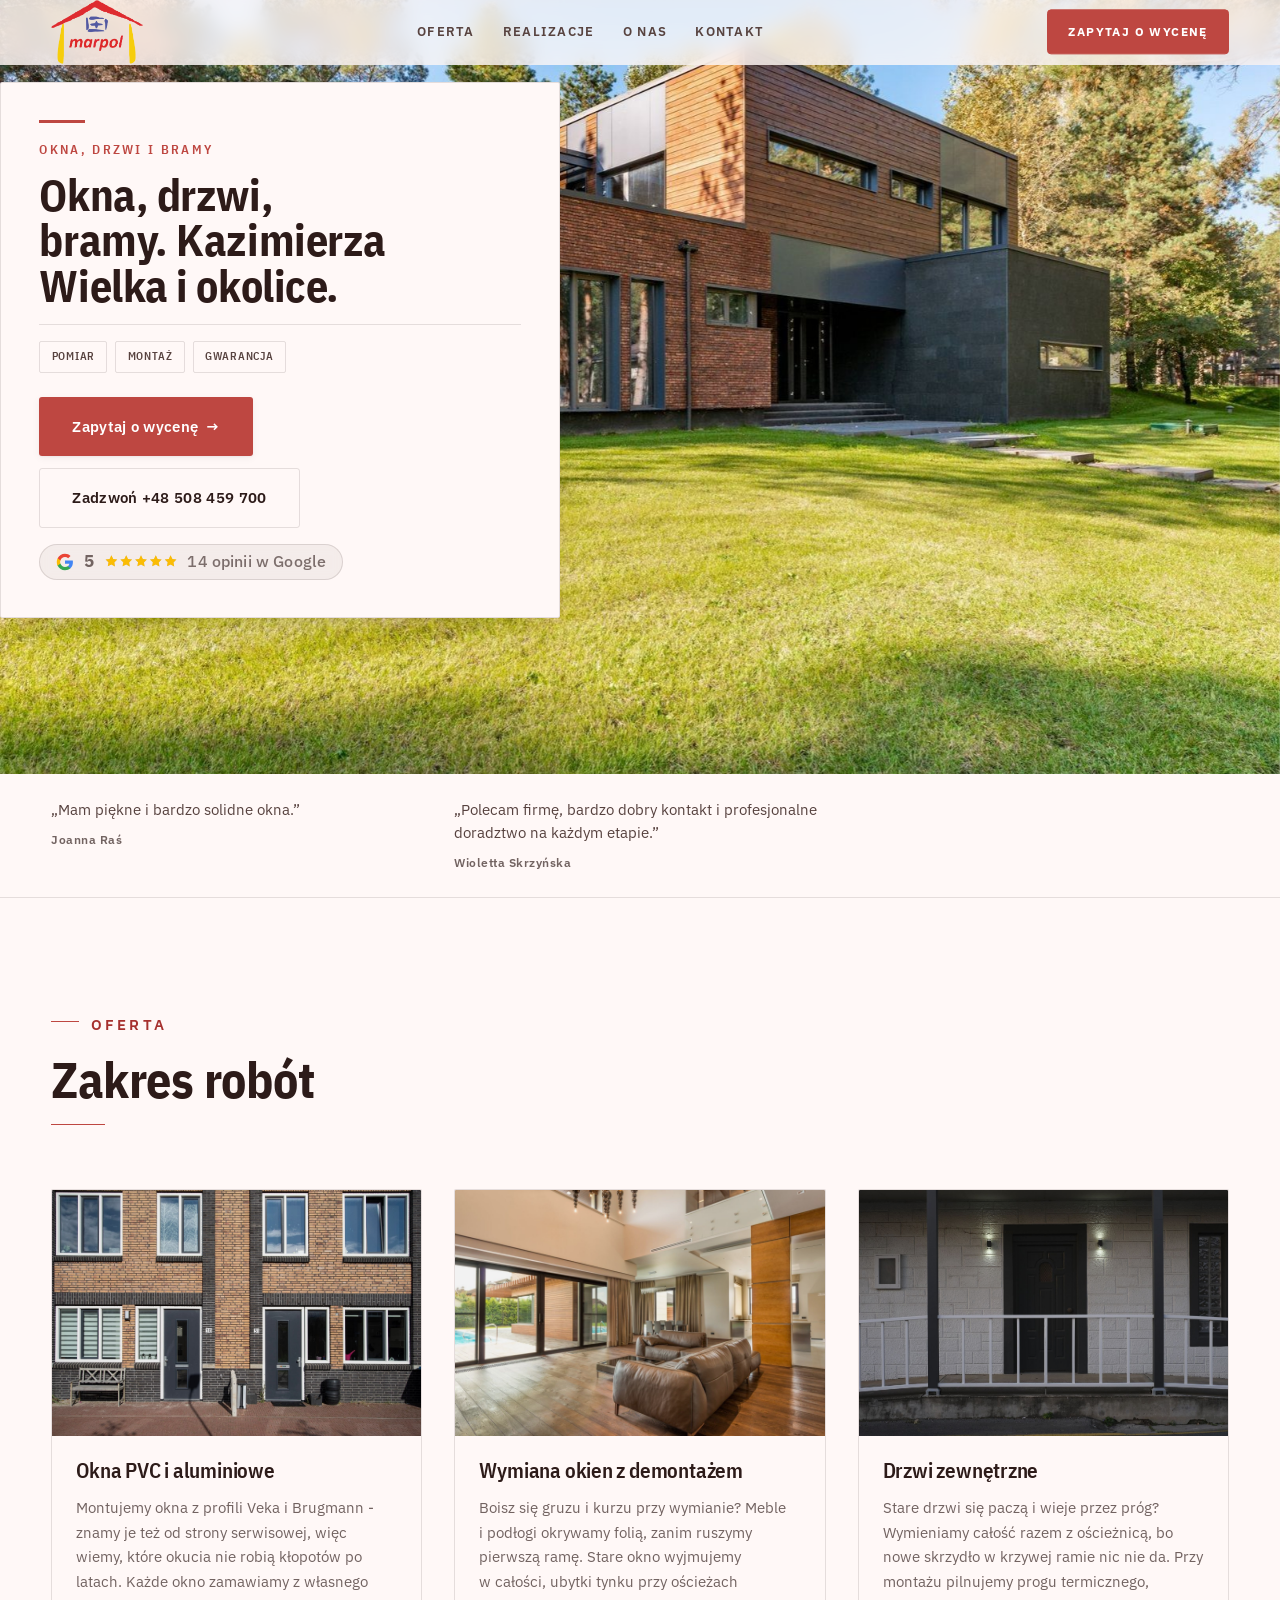
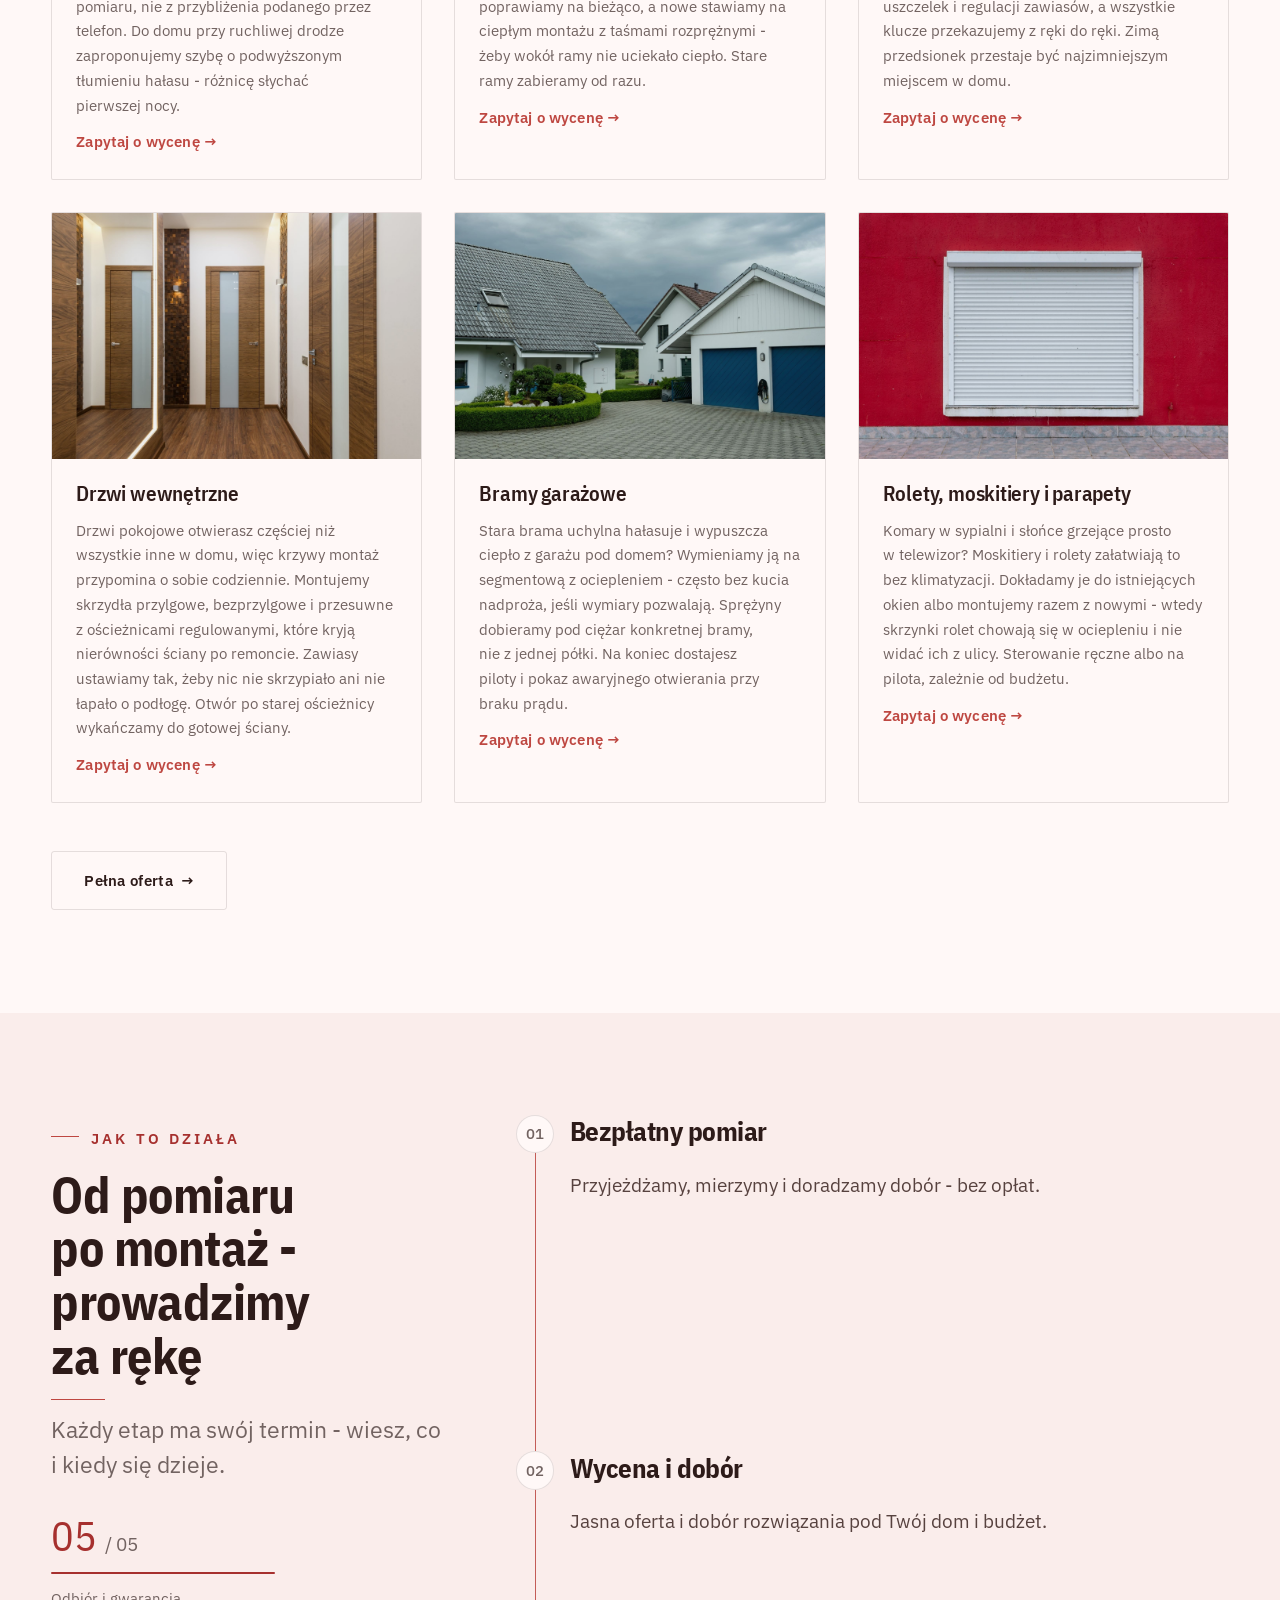
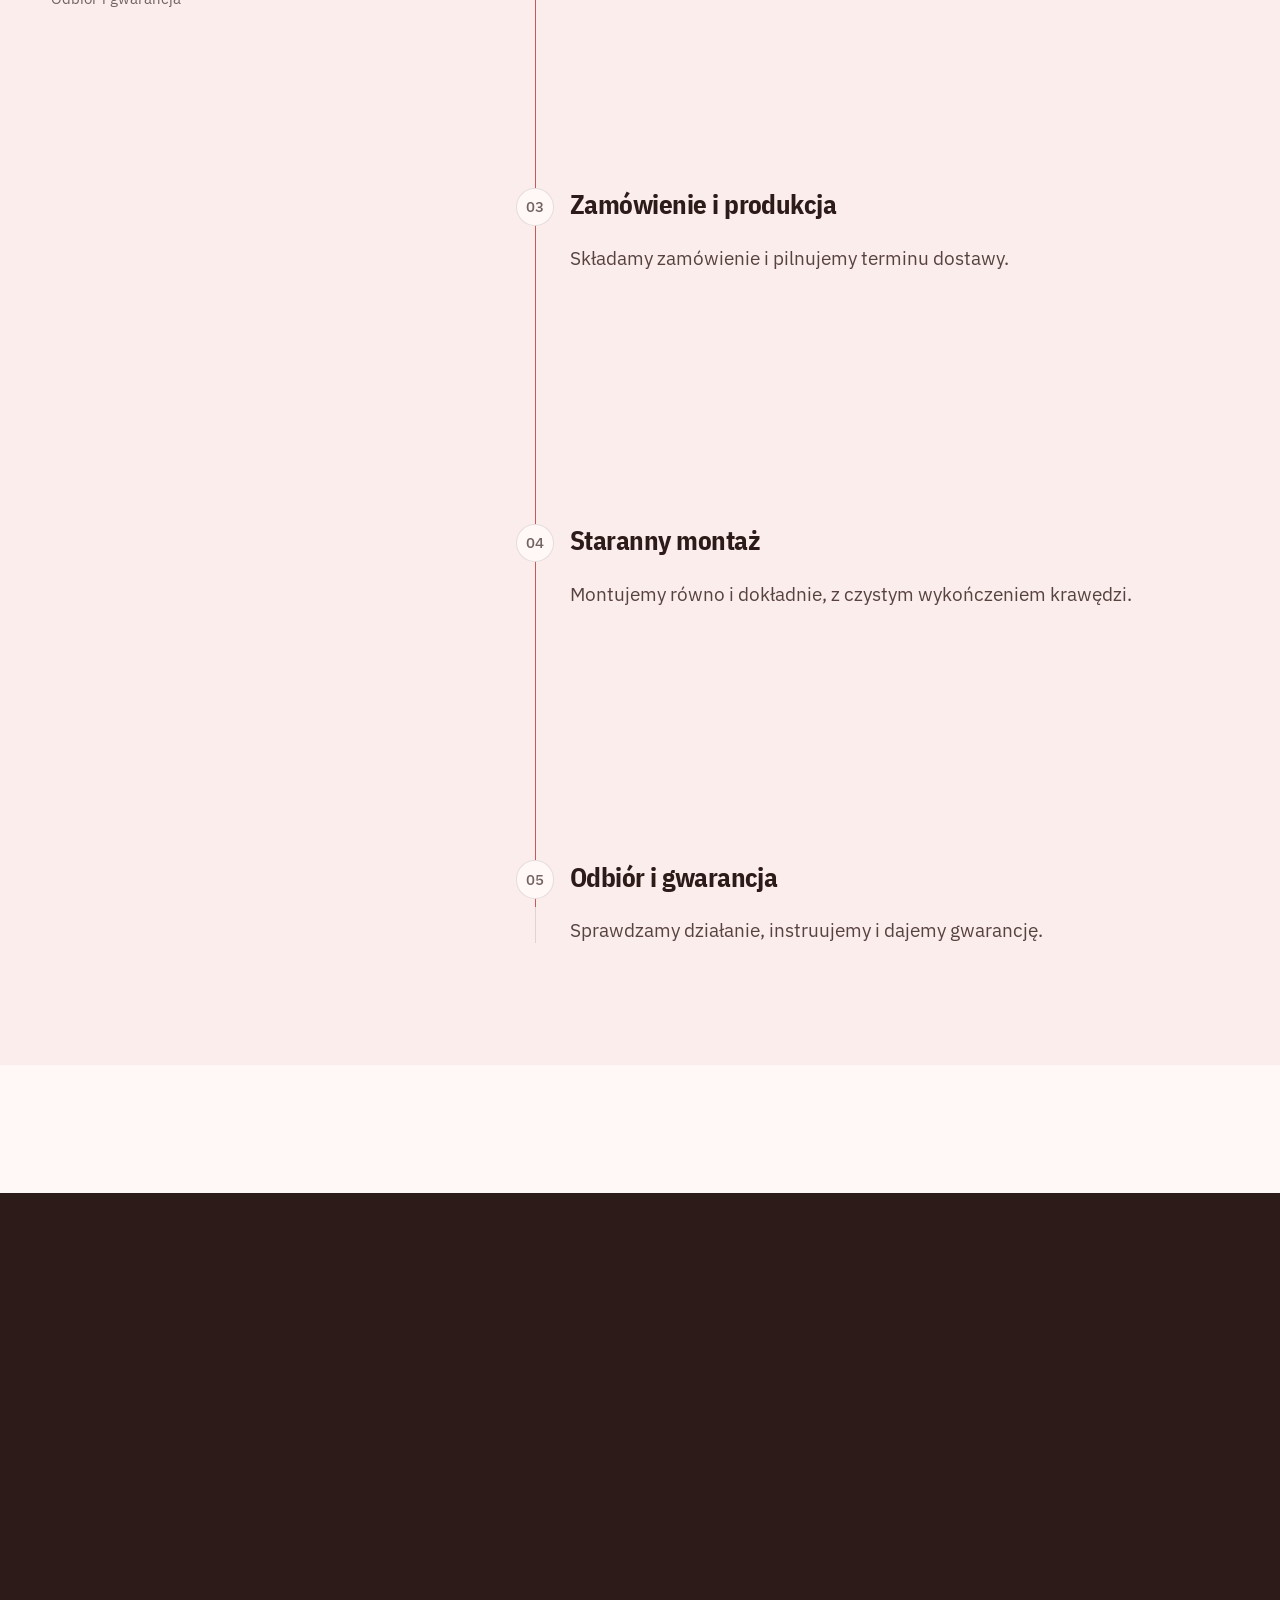
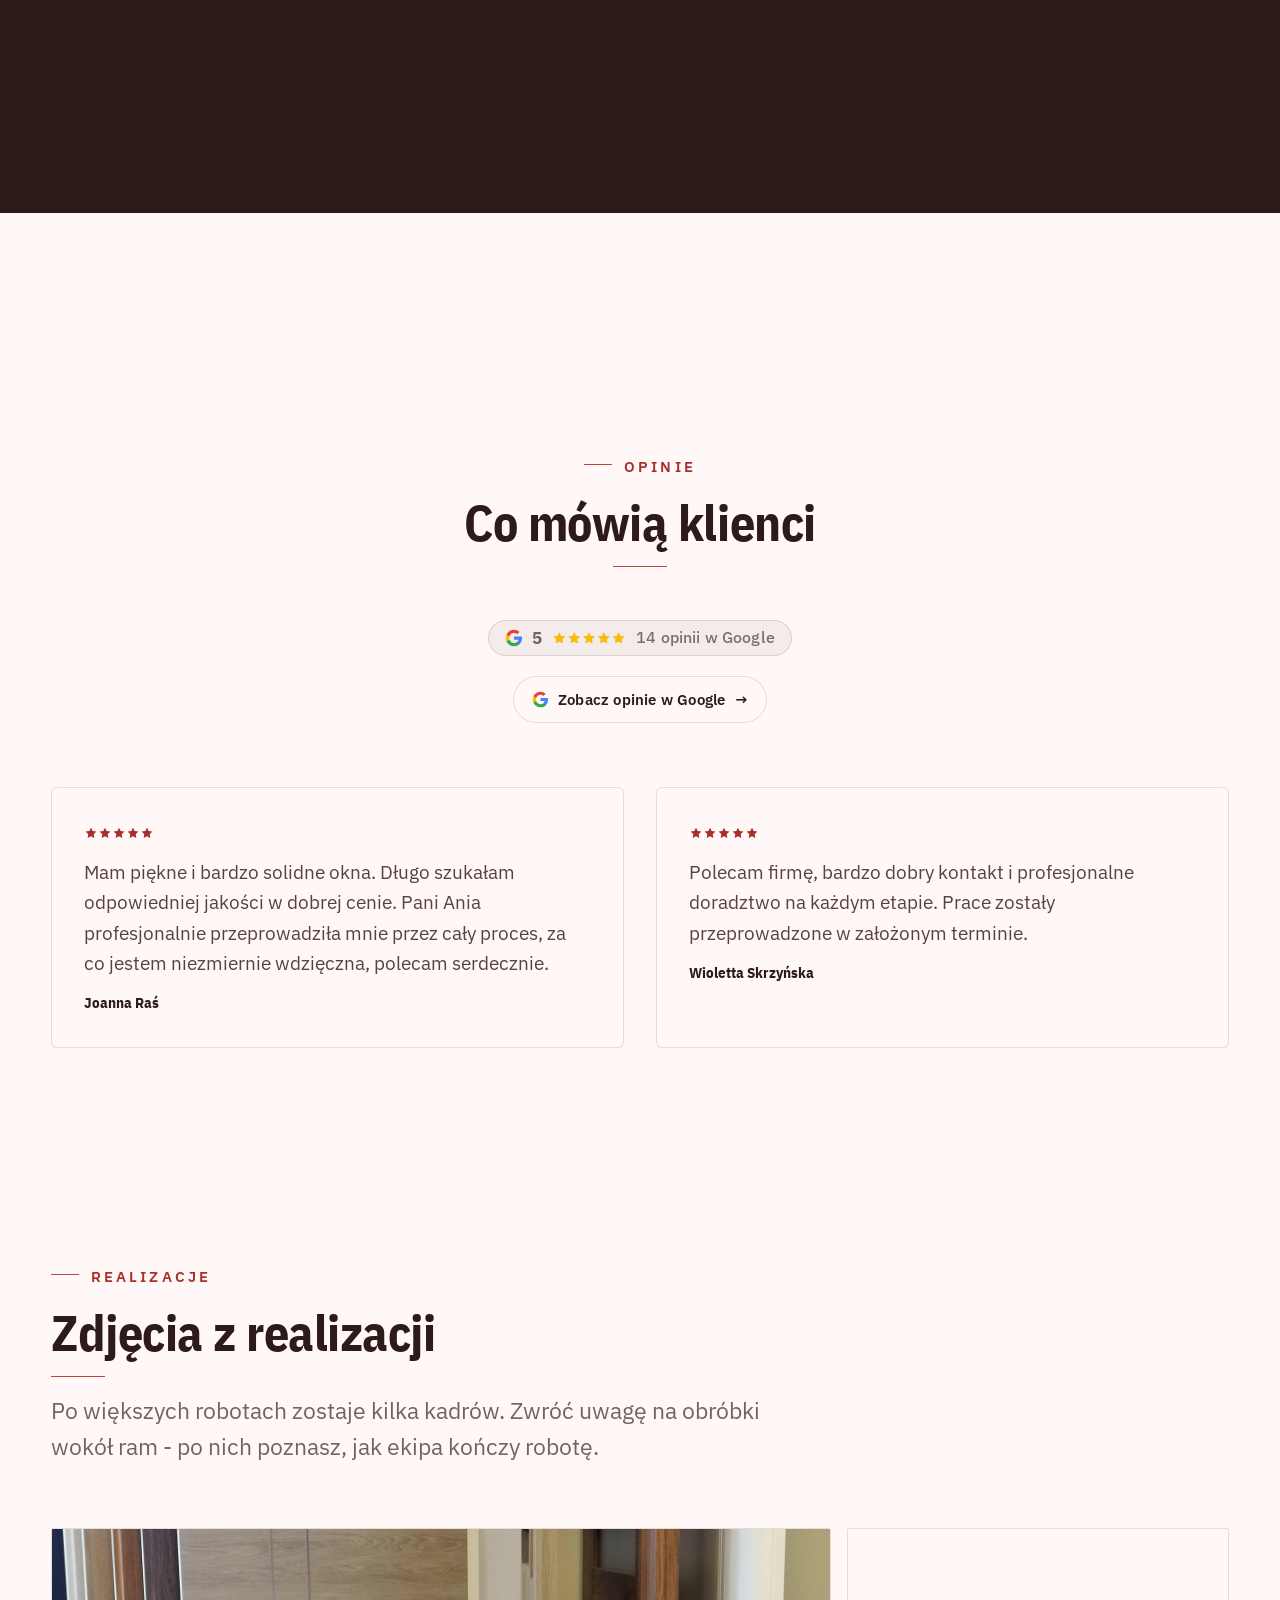
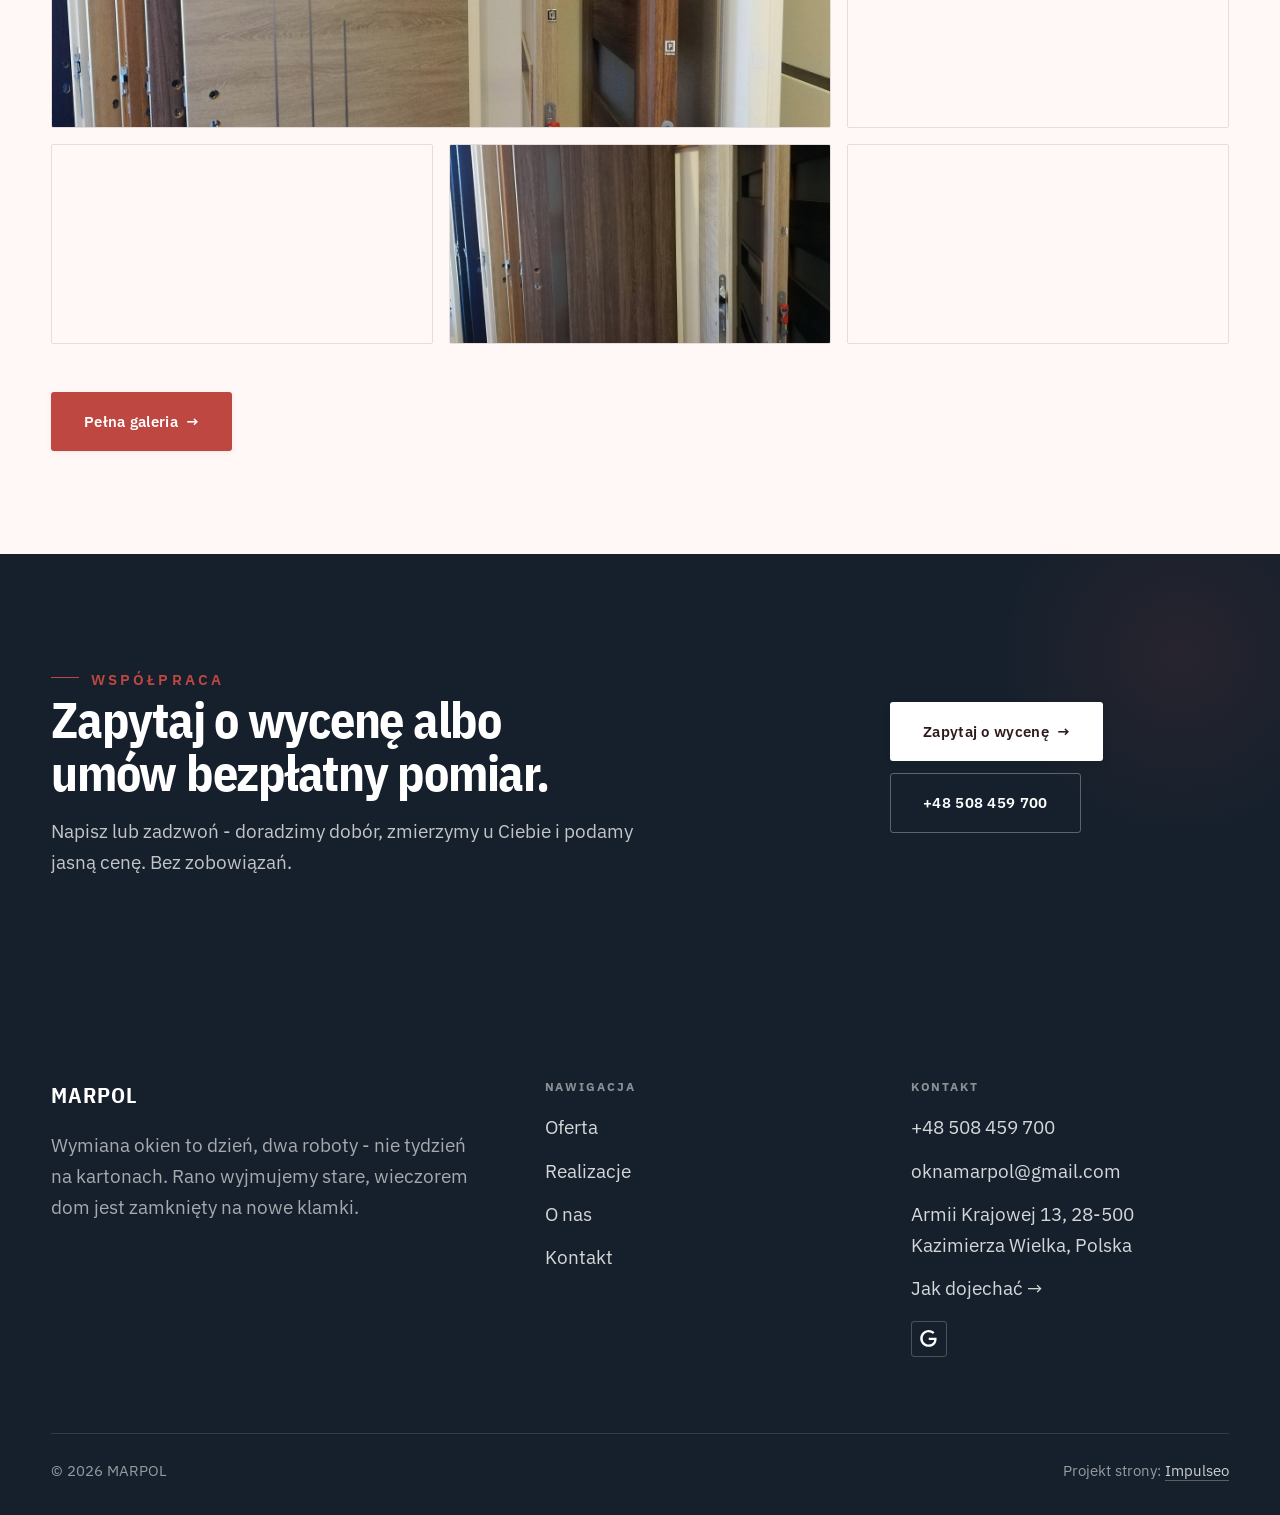
==== index.html @ 33c29a33 "Strona demo: marpol" ====
<!DOCTYPE html>
<html lang="pl">
<head>
<meta charset="UTF-8">
<meta name="viewport" content="width=device-width, initial-scale=1.0">
<title>MARPOL - okna, drzwi i bramy z montażem</title>
<meta name="description" content="Okna PVC i aluminiowe, drzwi, bramy garażowe w Kazimierzy Wielkiej. Bezpłatny pomiar, ciepły montaż, wywóz starych okien, gwarancja. Zadzwoń: +48 508 459 700.">
<link rel="canonical" href="https://impulseo-pl.github.io/marpol/">
<meta name="robots" content="noindex, nofollow">
<meta property="og:type" content="website">
<meta property="og:locale" content="pl_PL">
<meta property="og:site_name" content="MARPOL">
<meta property="og:title" content="MARPOL - okna, drzwi i bramy z montażem">
<meta property="og:description" content="Okna PVC i aluminiowe, drzwi, bramy garażowe w Kazimierzy Wielkiej. Bezpłatny pomiar, ciepły montaż, wywóz starych okien, gwarancja. Zadzwoń: +48 508 459 700.">
<meta property="og:url" content="https://impulseo-pl.github.io/marpol/">
<meta property="og:image" content="https://impulseo-pl.github.io/marpol/img/og.jpg">
<meta property="og:image:width" content="1200">
<meta property="og:image:height" content="630">
<meta name="twitter:card" content="summary_large_image">
<script type="application/ld+json">{"@context": "https://schema.org", "@type": "HomeAndConstructionBusiness", "name": "MARPOL", "url": "https://impulseo-pl.github.io/marpol/", "telephone": "+48508459700", "image": "https://impulseo-pl.github.io/marpol/img/og.jpg", "areaServed": "Kazimierza Wielka", "sameAs": ["https://maps.google.com/?cid=10390985778502014808&g_mp=CiVnb29nbGUubWFwcy5wbGFjZXMudjEuUGxhY2VzLkdldFBsYWNlEAIYBCAA"]}</script>
<link rel="preconnect" href="https://fonts.googleapis.com">
<link rel="preconnect" href="https://fonts.gstatic.com" crossorigin>
<link href="https://fonts.googleapis.com/css2?family=IBM+Plex+Sans+Condensed:wght@500;600;700&family=IBM+Plex+Sans:wght@400;500;600&display=swap" rel="stylesheet">
<link rel="stylesheet" href="assets/styles.css?v=4b3cc9b5">
</head>
<body>

<header class="nav">
  <div class="wrap nav-inner">
    <a class="brand brand-has-logo" href="index.html"><img class="brand-logo" src="img/logo.png" alt="MARPOL" width="1361" height="954" decoding="async"></a>
    <nav class="nav-links">
      <a href="oferta.html">Oferta</a>
      <a href="realizacje.html">Realizacje</a>
      <a href="o-nas.html">O nas</a>
      <a href="kontakt.html">Kontakt</a>
      <a href="kontakt.html" class="btn btn-accent">Zapytaj o wycenę</a>
    </nav>
    <button class="nav-toggle" aria-label="Menu"><span></span><span></span><span></span></button>
  </div>
</header>

<main>
<section class="hero-dom">
  <img class="hd-bg" src="img/hero.jpg" fetchpriority="high" data-rotate="img/g14.jpg|img/g13.jpg" alt="MARPOL" width="1880" height="1281">
  <div class="wrap">
    <div class="hd-panel reveal">
      <span class="hd-tick" aria-hidden="true"></span>
      <span class="hd-kicker">Okna, drzwi i bramy</span>
      <h1 class="hd-claim">Okna, drzwi, bramy. Kazimierza Wielka i okolice.</h1>
      <ul class="hd-tags"><li>Pomiar</li><li>Montaż</li><li>Gwarancja</li></ul>
      <div class="hd-actions">
        <a href="kontakt.html" class="btn btn-accent">Zapytaj o wycenę <span class="arr">→</span></a>
        <a href="tel:+48508459700" class="btn btn-ghost">Zadzwoń +48 508 459 700</a>
      </div>
      <p class="hd-rating"><span class="g-badge"><svg class="gb-ico" viewBox="0 0 24 24" width="18" height="18" aria-hidden="true"><path fill="#4285F4" d="M22.56 12.25c0-.78-.07-1.53-.2-2.25H12v4.26h5.92c-.26 1.37-1.04 2.53-2.21 3.31v2.77h3.57c2.08-1.92 3.28-4.74 3.28-8.09z"/><path fill="#34A853" d="M12 23c2.97 0 5.46-.98 7.28-2.66l-3.57-2.77c-.98.66-2.23 1.06-3.71 1.06-2.86 0-5.29-1.93-6.16-4.53H2.18v2.84C3.99 20.53 7.7 23 12 23z"/><path fill="#FBBC05" d="M5.84 14.09c-.22-.66-.35-1.36-.35-2.09s.13-1.43.35-2.09V7.07H2.18C1.43 8.55 1 10.22 1 12s.43 3.45 1.18 4.93l2.85-2.22.81-.62z"/><path fill="#EA4335" d="M12 5.38c1.62 0 3.06.56 4.21 1.64l3.15-3.15C17.45 2.09 14.97 1 12 1 7.7 1 3.99 3.47 2.18 7.07l3.66 2.84c.87-2.6 3.3-4.53 6.16-4.53z"/></svg><b class="gb-ocena">5</b><svg class="gb-stars" viewBox="0 0 90 18" width="74" height="14.8" aria-hidden="true"><g fill="currentColor" opacity=".26"><path transform="translate(0,0)" d="M9 1.6l2.2 4.46 4.92.72-3.56 3.47.84 4.9L9 12.74l-4.4 2.31.84-4.9L1.88 6.68l4.92-.72L9 1.6Z"/><path transform="translate(18,0)" d="M9 1.6l2.2 4.46 4.92.72-3.56 3.47.84 4.9L9 12.74l-4.4 2.31.84-4.9L1.88 6.68l4.92-.72L9 1.6Z"/><path transform="translate(36,0)" d="M9 1.6l2.2 4.46 4.92.72-3.56 3.47.84 4.9L9 12.74l-4.4 2.31.84-4.9L1.88 6.68l4.92-.72L9 1.6Z"/><path transform="translate(54,0)" d="M9 1.6l2.2 4.46 4.92.72-3.56 3.47.84 4.9L9 12.74l-4.4 2.31.84-4.9L1.88 6.68l4.92-.72L9 1.6Z"/><path transform="translate(72,0)" d="M9 1.6l2.2 4.46 4.92.72-3.56 3.47.84 4.9L9 12.74l-4.4 2.31.84-4.9L1.88 6.68l4.92-.72L9 1.6Z"/></g><clipPath id="gs1000"><rect x="0" y="0" width="90.0" height="18"/></clipPath><g fill="#FBBC04" clip-path="url(#gs1000)"><path transform="translate(0,0)" d="M9 1.6l2.2 4.46 4.92.72-3.56 3.47.84 4.9L9 12.74l-4.4 2.31.84-4.9L1.88 6.68l4.92-.72L9 1.6Z"/><path transform="translate(18,0)" d="M9 1.6l2.2 4.46 4.92.72-3.56 3.47.84 4.9L9 12.74l-4.4 2.31.84-4.9L1.88 6.68l4.92-.72L9 1.6Z"/><path transform="translate(36,0)" d="M9 1.6l2.2 4.46 4.92.72-3.56 3.47.84 4.9L9 12.74l-4.4 2.31.84-4.9L1.88 6.68l4.92-.72L9 1.6Z"/><path transform="translate(54,0)" d="M9 1.6l2.2 4.46 4.92.72-3.56 3.47.84 4.9L9 12.74l-4.4 2.31.84-4.9L1.88 6.68l4.92-.72L9 1.6Z"/><path transform="translate(72,0)" d="M9 1.6l2.2 4.46 4.92.72-3.56 3.47.84 4.9L9 12.74l-4.4 2.31.84-4.9L1.88 6.68l4.92-.72L9 1.6Z"/></g></svg><span class="gb-txt">14 opinii w Google</span></span></p>
    </div>
  </div>
</section>
<section class="opinie-mini" aria-label="Opinie klientów">
  <div class="wrap">
    <div class="om-row">
      <div class="om-item reveal"><blockquote>„Mam piękne i bardzo solidne okna.”</blockquote><span class="om-autor">Joanna Raś</span></div>
      <div class="om-item reveal"><blockquote>„Polecam firmę, bardzo dobry kontakt i profesjonalne doradztwo na każdym etapie.”</blockquote><span class="om-autor">Wioletta Skrzyńska</span></div>
    </div>
  </div>
</section>
<section class="dom-products" id="produkty">
  <div class="wrap">
    <div class="head reveal">
      <span class="eyebrow">Oferta</span>
      <h2>Zakres robót</h2>
    </div>
    <div class="dom-grid">
      <article class="dom-card reveal">
        <figure class="dom-card__img"><img src="img/g6.jpg" alt="Okna PVC i aluminiowe" loading="lazy" width="1880" height="1255" decoding="async"></figure>
        <div class="dom-card__body">
          <h3 class="dom-card__name">Okna PVC i aluminiowe</h3>
          <p class="dom-card__tag">Montujemy okna z profili Veka i Brugmann - znamy je też od strony serwisowej, więc wiemy, które okucia nie robią kłopotów po latach. Każde okno zamawiamy z własnego pomiaru, nie z przybliżenia podanego przez telefon. Do domu przy ruchliwej drodze zaproponujemy szybę o podwyższonym tłumieniu hałasu - różnicę słychać pierwszej nocy.</p>
          <a class="dom-card__link" href="kontakt.html">Zapytaj o wycenę <span class="arr">→</span></a>
        </div>
      </article>
      <article class="dom-card reveal">
        <figure class="dom-card__img"><img src="img/g7.jpg" alt="Wymiana okien z demontażem" loading="lazy" width="1600" height="1068" decoding="async"></figure>
        <div class="dom-card__body">
          <h3 class="dom-card__name">Wymiana okien z demontażem</h3>
          <p class="dom-card__tag">Boisz się gruzu i kurzu przy wymianie? Meble i podłogi okrywamy folią, zanim ruszymy pierwszą ramę. Stare okno wyjmujemy w całości, ubytki tynku przy ościeżach poprawiamy na bieżąco, a nowe stawiamy na ciepłym montażu z taśmami rozprężnymi - żeby wokół ramy nie uciekało ciepło. Stare ramy zabieramy od razu.</p>
          <a class="dom-card__link" href="kontakt.html">Zapytaj o wycenę <span class="arr">→</span></a>
        </div>
      </article>
      <article class="dom-card reveal">
        <figure class="dom-card__img"><img src="img/g8.jpg" alt="Drzwi zewnętrzne" loading="lazy" width="1880" height="1253" decoding="async"></figure>
        <div class="dom-card__body">
          <h3 class="dom-card__name">Drzwi zewnętrzne</h3>
          <p class="dom-card__tag">Stare drzwi się paczą i wieje przez próg? Wymieniamy całość razem z ościeżnicą, bo nowe skrzydło w krzywej ramie nic nie da. Przy montażu pilnujemy progu termicznego, uszczelek i regulacji zawiasów, a wszystkie klucze przekazujemy z ręki do ręki. Zimą przedsionek przestaje być najzimniejszym miejscem w domu.</p>
          <a class="dom-card__link" href="kontakt.html">Zapytaj o wycenę <span class="arr">→</span></a>
        </div>
      </article>
      <article class="dom-card reveal">
        <figure class="dom-card__img"><img src="img/g9.jpg" alt="Drzwi wewnętrzne" loading="lazy" width="1880" height="1255" decoding="async"></figure>
        <div class="dom-card__body">
          <h3 class="dom-card__name">Drzwi wewnętrzne</h3>
          <p class="dom-card__tag">Drzwi pokojowe otwierasz częściej niż wszystkie inne w domu, więc krzywy montaż przypomina o sobie codziennie. Montujemy skrzydła przylgowe, bezprzylgowe i przesuwne z ościeżnicami regulowanymi, które kryją nierówności ściany po remoncie. Zawiasy ustawiamy tak, żeby nic nie skrzypiało ani nie łapało o podłogę. Otwór po starej ościeżnicy wykańczamy do gotowej ściany.</p>
          <a class="dom-card__link" href="kontakt.html">Zapytaj o wycenę <span class="arr">→</span></a>
        </div>
      </article>
      <article class="dom-card reveal">
        <figure class="dom-card__img"><img src="img/g10.jpg" alt="Bramy garażowe" loading="lazy" width="1880" height="1253" decoding="async"></figure>
        <div class="dom-card__body">
          <h3 class="dom-card__name">Bramy garażowe</h3>
          <p class="dom-card__tag">Stara brama uchylna hałasuje i wypuszcza ciepło z garażu pod domem? Wymieniamy ją na segmentową z ociepleniem - często bez kucia nadproża, jeśli wymiary pozwalają. Sprężyny dobieramy pod ciężar konkretnej bramy, nie z jednej półki. Na koniec dostajesz piloty i pokaz awaryjnego otwierania przy braku prądu.</p>
          <a class="dom-card__link" href="kontakt.html">Zapytaj o wycenę <span class="arr">→</span></a>
        </div>
      </article>
      <article class="dom-card reveal">
        <figure class="dom-card__img"><img src="img/g11.jpg" alt="Rolety, moskitiery i parapety" loading="lazy" width="1880" height="1255" decoding="async"></figure>
        <div class="dom-card__body">
          <h3 class="dom-card__name">Rolety, moskitiery i parapety</h3>
          <p class="dom-card__tag">Komary w sypialni i słońce grzejące prosto w telewizor? Moskitiery i rolety załatwiają to bez klimatyzacji. Dokładamy je do istniejących okien albo montujemy razem z nowymi - wtedy skrzynki rolet chowają się w ociepleniu i nie widać ich z ulicy. Sterowanie ręczne albo na pilota, zależnie od budżetu.</p>
          <a class="dom-card__link" href="kontakt.html">Zapytaj o wycenę <span class="arr">→</span></a>
        </div>
      </article>
    </div>
    <div style="margin-top:var(--space-7)" class="reveal"><a href="oferta.html" class="btn btn-ghost">Pełna oferta <span class="arr">→</span></a></div>
  </div>
</section>
<section class="proces proces-os dom">
  <div class="wrap proc-grid">
    <div class="proc-side">
      <div class="head reveal">
        <span class="eyebrow">Jak to działa</span>
        <h2>Od pomiaru po montaż - prowadzimy za rękę</h2>
        <p>Każdy etap ma swój termin - wiesz, co i kiedy się dzieje.</p>
      </div>
      <div class="proc-count" aria-hidden="true"><span class="pc-cur">01</span><span class="pc-all">/ 05</span></div>
      <div class="proc-bar" aria-hidden="true"><i></i></div>
      <p class="proc-now" aria-hidden="true">Bezpłatny pomiar</p>
    </div>
    <ol class="proces-line">
      <li class="reveal"><span class="pno">01</span><h3>Bezpłatny pomiar</h3><p>Przyjeżdżamy, mierzymy i doradzamy dobór - bez opłat.</p></li>
      <li class="reveal"><span class="pno">02</span><h3>Wycena i dobór</h3><p>Jasna oferta i dobór rozwiązania pod Twój dom i budżet.</p></li>
      <li class="reveal"><span class="pno">03</span><h3>Zamówienie i produkcja</h3><p>Składamy zamówienie i pilnujemy terminu dostawy.</p></li>
      <li class="reveal"><span class="pno">04</span><h3>Staranny montaż</h3><p>Montujemy równo i dokładnie, z czystym wykończeniem krawędzi.</p></li>
      <li class="reveal"><span class="pno">05</span><h3>Odbiór i gwarancja</h3><p>Sprawdzamy działanie, instruujemy i dajemy gwarancję.</p></li>
    </ol>
  </div>
</section>
<section class="stopklatka" aria-hidden="true">
  <div class="stk-bg" style="background-image:url(img/g12.jpg)"></div>
</section>
<section class="opinie">
  <div class="wrap">
    <div class="head center reveal">
      <span class="eyebrow">Opinie</span>
      <h2>Co mówią klienci</h2>
    </div>
    <p class="op-meta reveal"><span class="g-badge"><svg class="gb-ico" viewBox="0 0 24 24" width="18" height="18" aria-hidden="true"><path fill="#4285F4" d="M22.56 12.25c0-.78-.07-1.53-.2-2.25H12v4.26h5.92c-.26 1.37-1.04 2.53-2.21 3.31v2.77h3.57c2.08-1.92 3.28-4.74 3.28-8.09z"/><path fill="#34A853" d="M12 23c2.97 0 5.46-.98 7.28-2.66l-3.57-2.77c-.98.66-2.23 1.06-3.71 1.06-2.86 0-5.29-1.93-6.16-4.53H2.18v2.84C3.99 20.53 7.7 23 12 23z"/><path fill="#FBBC05" d="M5.84 14.09c-.22-.66-.35-1.36-.35-2.09s.13-1.43.35-2.09V7.07H2.18C1.43 8.55 1 10.22 1 12s.43 3.45 1.18 4.93l2.85-2.22.81-.62z"/><path fill="#EA4335" d="M12 5.38c1.62 0 3.06.56 4.21 1.64l3.15-3.15C17.45 2.09 14.97 1 12 1 7.7 1 3.99 3.47 2.18 7.07l3.66 2.84c.87-2.6 3.3-4.53 6.16-4.53z"/></svg><b class="gb-ocena">5</b><svg class="gb-stars" viewBox="0 0 90 18" width="74" height="14.8" aria-hidden="true"><g fill="currentColor" opacity=".26"><path transform="translate(0,0)" d="M9 1.6l2.2 4.46 4.92.72-3.56 3.47.84 4.9L9 12.74l-4.4 2.31.84-4.9L1.88 6.68l4.92-.72L9 1.6Z"/><path transform="translate(18,0)" d="M9 1.6l2.2 4.46 4.92.72-3.56 3.47.84 4.9L9 12.74l-4.4 2.31.84-4.9L1.88 6.68l4.92-.72L9 1.6Z"/><path transform="translate(36,0)" d="M9 1.6l2.2 4.46 4.92.72-3.56 3.47.84 4.9L9 12.74l-4.4 2.31.84-4.9L1.88 6.68l4.92-.72L9 1.6Z"/><path transform="translate(54,0)" d="M9 1.6l2.2 4.46 4.92.72-3.56 3.47.84 4.9L9 12.74l-4.4 2.31.84-4.9L1.88 6.68l4.92-.72L9 1.6Z"/><path transform="translate(72,0)" d="M9 1.6l2.2 4.46 4.92.72-3.56 3.47.84 4.9L9 12.74l-4.4 2.31.84-4.9L1.88 6.68l4.92-.72L9 1.6Z"/></g><clipPath id="gs1000"><rect x="0" y="0" width="90.0" height="18"/></clipPath><g fill="#FBBC04" clip-path="url(#gs1000)"><path transform="translate(0,0)" d="M9 1.6l2.2 4.46 4.92.72-3.56 3.47.84 4.9L9 12.74l-4.4 2.31.84-4.9L1.88 6.68l4.92-.72L9 1.6Z"/><path transform="translate(18,0)" d="M9 1.6l2.2 4.46 4.92.72-3.56 3.47.84 4.9L9 12.74l-4.4 2.31.84-4.9L1.88 6.68l4.92-.72L9 1.6Z"/><path transform="translate(36,0)" d="M9 1.6l2.2 4.46 4.92.72-3.56 3.47.84 4.9L9 12.74l-4.4 2.31.84-4.9L1.88 6.68l4.92-.72L9 1.6Z"/><path transform="translate(54,0)" d="M9 1.6l2.2 4.46 4.92.72-3.56 3.47.84 4.9L9 12.74l-4.4 2.31.84-4.9L1.88 6.68l4.92-.72L9 1.6Z"/><path transform="translate(72,0)" d="M9 1.6l2.2 4.46 4.92.72-3.56 3.47.84 4.9L9 12.74l-4.4 2.31.84-4.9L1.88 6.68l4.92-.72L9 1.6Z"/></g></svg><span class="gb-txt">14 opinii w Google</span></span></p>
    <p class="op-meta reveal"><a class="op-google" href="https://maps.google.com/?cid=10390985778502014808&amp;g_mp=CiVnb29nbGUubWFwcy5wbGFjZXMudjEuUGxhY2VzLkdldFBsYWNlEAIYBCAA" target="_blank" rel="noopener"><svg class="op-g-ico" viewBox="0 0 24 24" width="17" height="17" aria-hidden="true"><path fill="#4285F4" d="M22.56 12.25c0-.78-.07-1.53-.2-2.25H12v4.26h5.92c-.26 1.37-1.04 2.53-2.21 3.31v2.77h3.57c2.08-1.92 3.28-4.74 3.28-8.09z"/><path fill="#34A853" d="M12 23c2.97 0 5.46-.98 7.28-2.66l-3.57-2.77c-.98.66-2.23 1.06-3.71 1.06-2.86 0-5.29-1.93-6.16-4.53H2.18v2.84C3.99 20.53 7.7 23 12 23z"/><path fill="#FBBC05" d="M5.84 14.09c-.22-.66-.35-1.36-.35-2.09s.13-1.43.35-2.09V7.07H2.18C1.43 8.55 1 10.22 1 12s.43 3.45 1.18 4.93l2.85-2.22.81-.62z"/><path fill="#EA4335" d="M12 5.38c1.62 0 3.06.56 4.21 1.64l3.15-3.15C17.45 2.09 14.97 1 12 1 7.7 1 3.99 3.47 2.18 7.07l3.66 2.84c.87-2.6 3.3-4.53 6.16-4.53z"/></svg><span>Zobacz opinie w Google</span><span class="arr">→</span></a></p>
    <div class="opinie-grid">
      <figure class="op-card reveal"><span class="op-star"><svg class="ico-star" width="14" height="14" viewBox="0 0 24 24" style="vertical-align:-2px" aria-hidden="true"><path d="M12 2.8l2.85 5.8 6.4.93-4.63 4.5 1.1 6.37L12 17.4l-5.72 3 1.1-6.37-4.63-4.5 6.4-.93L12 2.8Z" fill="currentColor"/></svg><svg class="ico-star" width="14" height="14" viewBox="0 0 24 24" style="vertical-align:-2px" aria-hidden="true"><path d="M12 2.8l2.85 5.8 6.4.93-4.63 4.5 1.1 6.37L12 17.4l-5.72 3 1.1-6.37-4.63-4.5 6.4-.93L12 2.8Z" fill="currentColor"/></svg><svg class="ico-star" width="14" height="14" viewBox="0 0 24 24" style="vertical-align:-2px" aria-hidden="true"><path d="M12 2.8l2.85 5.8 6.4.93-4.63 4.5 1.1 6.37L12 17.4l-5.72 3 1.1-6.37-4.63-4.5 6.4-.93L12 2.8Z" fill="currentColor"/></svg><svg class="ico-star" width="14" height="14" viewBox="0 0 24 24" style="vertical-align:-2px" aria-hidden="true"><path d="M12 2.8l2.85 5.8 6.4.93-4.63 4.5 1.1 6.37L12 17.4l-5.72 3 1.1-6.37-4.63-4.5 6.4-.93L12 2.8Z" fill="currentColor"/></svg><svg class="ico-star" width="14" height="14" viewBox="0 0 24 24" style="vertical-align:-2px" aria-hidden="true"><path d="M12 2.8l2.85 5.8 6.4.93-4.63 4.5 1.1 6.37L12 17.4l-5.72 3 1.1-6.37-4.63-4.5 6.4-.93L12 2.8Z" fill="currentColor"/></svg></span><blockquote>Mam piękne i bardzo solidne okna. Długo szukałam odpowiedniej jakości w dobrej cenie. Pani Ania profesjonalnie przeprowadziła mnie przez cały proces, za co jestem niezmiernie wdzięczna, polecam serdecznie.</blockquote><span class="op-autor">Joanna Raś</span></figure>
      <figure class="op-card reveal"><span class="op-star"><svg class="ico-star" width="14" height="14" viewBox="0 0 24 24" style="vertical-align:-2px" aria-hidden="true"><path d="M12 2.8l2.85 5.8 6.4.93-4.63 4.5 1.1 6.37L12 17.4l-5.72 3 1.1-6.37-4.63-4.5 6.4-.93L12 2.8Z" fill="currentColor"/></svg><svg class="ico-star" width="14" height="14" viewBox="0 0 24 24" style="vertical-align:-2px" aria-hidden="true"><path d="M12 2.8l2.85 5.8 6.4.93-4.63 4.5 1.1 6.37L12 17.4l-5.72 3 1.1-6.37-4.63-4.5 6.4-.93L12 2.8Z" fill="currentColor"/></svg><svg class="ico-star" width="14" height="14" viewBox="0 0 24 24" style="vertical-align:-2px" aria-hidden="true"><path d="M12 2.8l2.85 5.8 6.4.93-4.63 4.5 1.1 6.37L12 17.4l-5.72 3 1.1-6.37-4.63-4.5 6.4-.93L12 2.8Z" fill="currentColor"/></svg><svg class="ico-star" width="14" height="14" viewBox="0 0 24 24" style="vertical-align:-2px" aria-hidden="true"><path d="M12 2.8l2.85 5.8 6.4.93-4.63 4.5 1.1 6.37L12 17.4l-5.72 3 1.1-6.37-4.63-4.5 6.4-.93L12 2.8Z" fill="currentColor"/></svg><svg class="ico-star" width="14" height="14" viewBox="0 0 24 24" style="vertical-align:-2px" aria-hidden="true"><path d="M12 2.8l2.85 5.8 6.4.93-4.63 4.5 1.1 6.37L12 17.4l-5.72 3 1.1-6.37-4.63-4.5 6.4-.93L12 2.8Z" fill="currentColor"/></svg></span><blockquote>Polecam firmę, bardzo dobry kontakt i profesjonalne doradztwo na każdym etapie. Prace zostały przeprowadzone w założonym terminie.</blockquote><span class="op-autor">Wioletta Skrzyńska</span></figure>
    </div>
  </div>
</section>
<section>
  <div class="wrap">
    <div class="head reveal">
      <span class="eyebrow">Realizacje</span>
      <h2>Zdjęcia z realizacji</h2>
      <p>Po większych robotach zostaje kilka kadrów. Zwróć uwagę na obróbki wokół ram - po nich poznasz, jak ekipa kończy robotę.</p>
    </div>
    <div class="gallery">
      <div class="tile t-two3 reveal"><img src="img/g1.jpg" alt="MARPOL" loading="lazy" width="1728" height="2304" decoding="async"></div>
      <div class="tile t-third reveal"><img src="img/g2.jpg" alt="MARPOL" loading="lazy" width="1728" height="2304" decoding="async"></div>
      <div class="tile t-third reveal"><img src="img/g3.jpg" alt="MARPOL" loading="lazy" width="1572" height="2172" decoding="async"></div>
      <div class="tile t-third reveal"><img src="img/g4.jpg" alt="MARPOL" loading="lazy" width="1728" height="2304" decoding="async"></div>
      <div class="tile t-third reveal"><img src="img/g5.jpg" alt="MARPOL" loading="lazy" width="1600" height="1600" decoding="async"></div>
    </div>
    <div style="margin-top:var(--space-7)" class="reveal"><a href="realizacje.html" class="btn btn-accent">Pełna galeria <span class="arr">→</span></a></div>
  </div>
</section>
<section class="cta">
  <div class="wrap">
    <div class="reveal">
      <span class="eyebrow">Współpraca</span>
      <h2>Zapytaj o wycenę albo umów bezpłatny pomiar.</h2>
      <p>Napisz lub zadzwoń - doradzimy dobór, zmierzymy u Ciebie i podamy jasną cenę. Bez zobowiązań.</p>
    </div>
    <div class="cta-actions reveal">
      <a href="kontakt.html" class="btn btn-light">Zapytaj o wycenę <span class="arr">→</span></a>
      <a href="tel:+48508459700" class="btn btn-ghost btn-ghost-cta">+48 508 459 700</a>
    </div>
  </div>
</section>
</main>

<footer>
  <div class="wrap">
    <div class="foot-grid">
      <div class="foot-brand">
        <div class="name">MARPOL</div>
        <p>Wymiana okien to dzień, dwa roboty - nie tydzień na kartonach. Rano wyjmujemy stare, wieczorem dom jest zamknięty na nowe klamki.</p>
      </div>
      <div class="foot-col">
        <h4>Nawigacja</h4>
        <a href="oferta.html">Oferta</a>
        <a href="realizacje.html">Realizacje</a>
        <a href="o-nas.html">O nas</a>
        <a href="kontakt.html">Kontakt</a>
      </div>
      <div class="foot-col">
        <h4>Kontakt</h4>
        <a href="tel:+48508459700">+48 508 459 700</a>
        <a href="mailto:oknamarpol@gmail.com">oknamarpol@gmail.com</a>
        <p>Armii Krajowej 13, 28-500 Kazimierza Wielka, Polska</p>
        <a href="https://maps.google.com/?cid=10390985778502014808&g_mp=CiVnb29nbGUubWFwcy5wbGFjZXMudjEuUGxhY2VzLkdldFBsYWNlEAIYBCAA" target="_blank" rel="noopener">Jak dojechać →</a>
      <div class="foot-soc">
        <a class="soc" href="https://maps.google.com/?cid=10390985778502014808&g_mp=CiVnb29nbGUubWFwcy5wbGFjZXMudjEuUGxhY2VzLkdldFBsYWNlEAIYBCAA" target="_blank" rel="noopener" aria-label="Google - MARPOL"><svg viewBox="0 0 24 24" aria-hidden="true" focusable="false"><path d="M12.48 10.92v3.28h7.84c-.24 1.84-.853 3.187-1.787 4.133-1.147 1.147-2.933 2.4-6.053 2.4-4.827 0-8.6-3.893-8.6-8.72s3.773-8.72 8.6-8.72c2.6 0 4.507 1.027 5.907 2.347l2.307-2.307C18.747 1.44 16.133 0 12.48 0 5.867 0 .307 5.387.307 12s5.56 12 12.173 12c3.573 0 6.267-1.173 8.373-3.36 2.16-2.16 2.84-5.213 2.84-7.667 0-.76-.053-1.467-.173-2.053H12.48z" fill="currentColor"/></svg></a>
      </div>
      </div>
    </div>
    <div class="foot-bot">
      <span>© 2026 MARPOL</span>
      <span>Projekt strony: <a class="foot-credit" href="https://impulseo.pl" target="_blank" rel="noopener">Impulseo</a></span>
    </div>
  </div>
</footer>
<div class="sticky-reserve"><a class="sr-book" href="kontakt.html">Zapytaj o wycenę</a><a class="sr-call" href="tel:+48508459700" aria-label="Zadzwoń"><svg class="ico-tel" width="16" height="16" viewBox="0 0 24 24" fill="none" aria-hidden="true"><path d="M6.6 10.8a15.5 15.5 0 0 0 6.6 6.6l2.2-2.2a1 1 0 0 1 1-.24 11.4 11.4 0 0 0 3.6.58 1 1 0 0 1 1 1V20a1 1 0 0 1-1 1A17 17 0 0 1 3 4a1 1 0 0 1 1-1h3.5a1 1 0 0 1 1 1c0 1.25.2 2.46.58 3.6a1 1 0 0 1-.25 1l-2.23 2.2Z" fill="currentColor"/></svg></a></div>
<div class="demo-wazne" data-do="2026-09-09" data-cykl="3" hidden><svg class="dw-ico" width="13" height="13" viewBox="0 0 24 24" fill="none" aria-hidden="true"><circle cx="12" cy="12" r="8.6" stroke="currentColor" stroke-width="1.8"/><path d="M12 7.2V12l3.3 2" stroke="currentColor" stroke-width="1.8" stroke-linecap="round"/></svg><span class="dw-txt"></span></div>

<script src="assets/main.js"></script>
</body>
</html>
---- assets/styles.css ----
/* ============================================================
   STOLBASZ — premium, architektoniczny B2B fit-out
   Jasna paleta, zero brązu. System wg premium-web-craft.
   Projekt strony: Impulseo (impulseo.pl)
   ============================================================ */

:root{
  /* PALETA — jasna, architektoniczna, chłodna */
  --paper:#F4F7FA;          /* główne tło */
  --paper-2:#E7EDF3;        /* sekcje alternatywne (chłodny jasny szary) */
  --paper-3:#E7EDF3;        /* delikatne wypełnienia */
  --ink:#16202C;            /* tekst główny — chłodny grafit */
  --ink-soft:#3A4654;       /* nagłówki drugorzędne */
  --muted:#5C6672;          /* tekst poboczny */
  --line:rgba(22,32,44,.12);/* hairline */
  --accent:#235E96;         /* stonowany petrol-slate — jedyny akcent */
  --accent-d:#1A4A78;
  --accent-soft:rgba(35,94,150,.10);
  --dark:#16202C;           /* sekcje ciemne (stopka/CTA) */

  /* HOVER ZDJĘĆ — JEDEN standard dla całego silnika (decyzja K. 04.08.2026, artefakt z wariantami).
     AKTUALNE (K.+Szymon 09.08.2026, wybór z artefaktu 6 wariantów): zoom 1.05 przy 1.4s -
     przy tak długim czasie mocniejszy kadr NIE skacze, tylko „oddycha". Poprzedni standard
     (1.02 / .55s z 04.08) odbierany jako dynamiczny i szybki.
     Spoczynek lekko przygaszony, ale TYLKO tam, gdzie jest mysz (@media hover:hover) —
     na telefonie zdjęcia zostają w pełnej jasności. */
  --img-zoom:1.05;                   /* K.+Szymon 09.08: wariant F z artefaktu porównawczego */
  --img-rest:brightness(.95) saturate(.99);
  --img-hot:brightness(1.06) saturate(1.05);
  --img-dur:1.4s;                    /* K.+Szymon 09.08 (wariant F): powoli = elegancko */
  --img-ease:cubic-bezier(.16,.84,.44,1);  /* miękki ogon, efekt „oddychania" */

  /* ODSTĘPY — skala 4/8 */
  --space-1:4px; --space-2:8px; --space-3:12px; --space-4:16px; --space-5:24px;
  --space-6:32px; --space-7:48px; --space-8:64px; --space-9:96px; --space-10:128px;

  /* TYPOGRAFIA — fluid clamp() (skala podbita 16.07.2026: większe, czytelniejsze litery — uwaga Adama) */
  --text-sm:clamp(.9rem,.87rem + .12vw,1rem);
  --text-base:clamp(1.08rem,1.04rem + .18vw,1.2rem);
  --text-lg:clamp(1.24rem,1.15rem + .34vw,1.44rem);
  --text-h3:clamp(1.34rem,1.22rem + .55vw,1.66rem);
  --text-h2:clamp(2.1rem,1.66rem + 2.1vw,3.1rem);
  --text-h1:clamp(2.9rem,2.1rem + 4vw,5.1rem);

  /* PROMIENIE — architektoniczne, raczej ostre */
  --r-sm:3px; --r-md:6px; --r-lg:10px;

  /* RUCH */
  --ease:cubic-bezier(.25,.46,.45,.94); --dur:.24s;

  /* CIENIE — miękkie, warstwowe */
  --sh-sm:0 1px 2px rgba(16,24,32,.04), 0 2px 8px rgba(16,24,32,.05);
  --sh-md:0 2px 6px rgba(16,24,32,.05), 0 12px 28px -8px rgba(16,24,32,.12);
  --sh-lg:0 6px 14px rgba(16,24,32,.07), 0 26px 56px -18px rgba(16,24,32,.22);

  --hairline:1px solid var(--line);

  --font-display:'IBM Plex Sans Condensed','IBM Plex Sans',sans-serif;
  --font-body:'IBM Plex Sans',sans-serif;
}

*{box-sizing:border-box;margin:0;padding:0}
html{scroll-behavior:smooth}
body{
  font-family:var(--font-body);
  font-size:var(--text-base);
  line-height:1.65;
  color:var(--ink);
  background:var(--paper);
  -webkit-font-smoothing:antialiased;
  text-rendering:optimizeLegibility;
}
img{max-width:100%;height:auto;display:block}  /* height:auto = width/height z atrybutów trzyma proporcje (TOP#12) */
a{color:inherit;text-decoration:none}

.wrap{width:min(92%,1180px);margin-inline:auto}
section{padding-block:clamp(52px,6.5vw,96px)}

h1,h2,h3{font-family:var(--font-display);font-weight:700;line-height:1.08;letter-spacing:-.02em;color:var(--ink)}
h1{font-size:var(--text-h1);letter-spacing:-.035em}
h2{font-size:var(--text-h2);letter-spacing:-.025em}
h3{font-size:var(--text-h3)}
/* MIARA — długość wiersza. WCAG 2.2 SC 1.4.8: max 80 znaków; Butterick: 45–90.
   68ch daje realnie 72–78 znaków polskiego tekstu, czyli z zapasem pod granicą.
   Wcześniej limit miał TYLKO <p> — <li>, <blockquote> i <dd> nie miały żadnego,
   i to jedyny powód, dla którego 23 bloki na dwóch oddanych stronach jadą po
   83–106 znaków w wierszu (pomiar 07.08.2026, bramka `miara`).
   ⚠️ Listy i definicje ograniczamy TYLKO bez klasy: `ul`/`ol` z klasą to u nas
   układ (siatki kafli, menu), a nie tekst ciągły — tam miarę wyznacza układ. */
/* 60ch, nie 68ch (K. 10.08): po zmianie fontów na węższe kroje (DM Sans i spółka)
   w 68ch mieściło się ~90 znaków - bramka pikselowa słusznie zgłaszała przekroczenie
   granicy 80. Pomiar na żywej przeglądarce: 60ch = 90 znaków, 53ch = ~78 znaków, czyli normę WCAG 1.4.8. */
:root{ --miara:53ch }
p{max-width:min(100%,var(--miara))}
blockquote,
ul:not([class])>li, ol:not([class])>li,
dl:not([class])>dd{max-width:min(100%,var(--miara))}

/* ⚠️ Świadomie BEZ wyjątku `.tile p,.card p,.svc p{max-width:none}`, choć nasuwa się sam:
   te akapity BYŁY już ograniczone (stare `p{max-width:65ch}`), więc „wyjątek" nie odblokowałby
   niczego nowego — tylko ROZLUŹNIŁ stan sprzed zmiany na wszystkich demach naraz.
   `figcaption` żadna z reguł wyżej nie dotyczy, więc też nie potrzebuje zwolnienia. */

/* ŁAMANIE. `balance` wyrównuje długości wierszy w nagłówku, `pretty` pilnuje ostatniego
   wiersza akapitu, żeby nie został w nim jeden wyraz. Obsługiwane od Chrome 117 /
   Safari 17.5; starsze przeglądarki po prostu ignorują tę własność.
   `text-wrap:pretty` nie występowało dotąd ANI RAZ w silniku ani w repo klientów. */
h1,h2,h3,.lead,.lede{text-wrap:balance}
p,li,blockquote,dd{text-wrap:pretty}

.eyebrow{
  font-family:var(--font-body);
  font-size:var(--text-sm);
  font-weight:600;
  letter-spacing:.18em;
  text-transform:uppercase;
  color:var(--accent);
  display:inline-flex;align-items:center;gap:var(--space-3);
}
/* flex:none + margin-top = kreska trzyma się PIERWSZEJ linii. Wcześniej align-items:center
   centrowało ją względem całego bloku i przy zawinięciu (długi kicker typu
   „…WNĘTRZ · LESZNO · OD 2019") druga linia lądowała z brzydkim wcięciem. */
.eyebrow{align-items:flex-start}
.eyebrow>*,.eyebrow{text-wrap:balance}   /* dlugi kicker lamal sie na sierote typu samo „2019" w drugiej linii */
.eyebrow::before{content:"";width:28px;height:1px;background:var(--accent);display:inline-block;flex:none;margin-top:.62em}

.muted{color:var(--muted)}
.lead{font-size:var(--text-lg);line-height:1.55;color:var(--ink-soft);max-width:50ch}

/* ---------- BUTTONS ---------- */
.btn{
  display:inline-flex;align-items:center;gap:var(--space-2);
  font-weight:600;font-size:var(--text-sm);letter-spacing:.02em;
  padding:var(--space-4) var(--space-6);
  border-radius:var(--r-sm);
  transition:transform var(--dur) var(--ease),box-shadow var(--dur) var(--ease),background var(--dur) var(--ease);
  cursor:pointer;border:1px solid transparent;
}
.btn-accent{background:var(--accent);color:#fff;box-shadow:var(--sh-sm)}
.btn-accent:hover{background:var(--accent-d);transform:translateY(-2px);box-shadow:var(--sh-md)}
.btn-accent:active{transform:translateY(0);box-shadow:var(--sh-sm)}
.btn-ghost{background:transparent;color:var(--ink);border-color:var(--line)}
.btn-ghost:hover{border-color:var(--accent);color:var(--accent);transform:translateY(-2px)}
.btn-light{background:#fff;color:var(--ink);box-shadow:var(--sh-sm)}
.btn-light:hover{transform:translateY(-2px);box-shadow:var(--sh-md)}
.btn .arr{transition:transform var(--dur) var(--ease)}
.btn:hover .arr{transform:translateX(4px)}

/* ---------- NAV ---------- */
.nav{
  position:sticky;top:0;z-index:50;
  background:color-mix(in srgb,var(--paper) 88%,transparent);
  backdrop-filter:saturate(140%) blur(10px);
  border-bottom:var(--hairline);
}
.nav-inner{display:flex;align-items:center;justify-content:space-between;gap:var(--space-5);height:72px}
/* ANTY-NACHODZENIE (K. 05.08.2026): długa nazwa firmy + przycisk z pełnym numerem nie mieściły się w pasku
   i flex ściskał linki PONIŻEJ ich treści - "Kontakt" wchodził na ramkę "Zadzwoń +48 ...". Teraz ustępuje
   nazwa marki (skrót wielokropkiem), a menu i przycisk nigdy się nie kurczą ani nie zachodzą na siebie. */
.brand{display:flex;flex-direction:column;line-height:1;min-width:0;flex:0 1 auto}
.brand .name{font-family:var(--font-display);font-weight:800;font-size:1.35rem;letter-spacing:.04em;white-space:nowrap;overflow:hidden;text-overflow:ellipsis}
.brand .sub{font-size:.62rem;letter-spacing:.34em;text-transform:uppercase;color:var(--muted);margin-top:5px;white-space:nowrap;overflow:hidden;text-overflow:ellipsis}
.nav-links{display:flex;align-items:center;gap:var(--space-6);flex:0 0 auto}
.nav-links a{font-size:var(--text-sm);font-weight:500;color:var(--ink-soft);position:relative;padding-block:4px;white-space:nowrap;transition:color var(--dur) var(--ease)}
.nav-links a::after{content:"";position:absolute;left:0;bottom:0;width:0;height:1.5px;background:var(--accent);transition:width var(--dur) var(--ease)}
.nav-links a:hover,.nav-links a.active{color:var(--ink)}
.nav-links a:hover::after,.nav-links a.active::after{width:100%}
.nav-links .btn{padding:var(--space-2) var(--space-5)}
/* przyciski w nav: właściwy kolor (przebij .nav-links a) + bez podkreślenia */
.nav-links a.btn-accent{color:#fff}
.nav-links a.btn-ghost,.nav-links a.btn-light{color:var(--ink)}
/* CTA w pasku: NIE podkreślenie spod linków menu, ale ten sam przelatujący błysk,
   co na wszystkich innych przyciskach (zgłoszenie K. 13.08.2026 - „na hero jest efekt
   światła przechodzącego przez przycisk, na navbarze go nie ma, a mają być identyczne").
   Reguła `.nav-links a::after` jest silniejsza od `.btn::after`, więc trzeba jej
   geometrię wyzerować i wpisać połysk z nazwy - samo `display:none` gasiło efekt. */
.nav-links a.btn::after{
  display:block;content:"";position:absolute;inset:0;z-index:-1;pointer-events:none;
  inset:0;width:auto;height:auto;border-radius:inherit;   /* kasuje geometrię podkreślenia (width:0;height:1.5px) */
  background:linear-gradient(100deg,transparent 32%,rgba(255,255,255,.20) 50%,transparent 68%);
  translate:-120% 0}
@media (prefers-reduced-motion:no-preference){
  .nav-links a.btn:hover::after{translate:120% 0;transition:translate .75s var(--mt-ease,cubic-bezier(.16,.84,.44,1))}
}
.nav-toggle{display:none;background:none;border:none;cursor:pointer;flex-direction:column;gap:5px;padding:8px}
.nav-toggle span{width:24px;height:2px;background:var(--ink);transition:var(--dur)}
/* Ciasny zakres MIĘDZY menu mobilnym a pełnym pulpitem: zbijamy odstępy i nazwę marki,
   żeby wszystko zmieściło się naturalnie, zanim w ogóle dojdzie do skracania wielokropkiem. */
@media(max-width:1280px) and (min-width:921px){
  .nav-links{gap:var(--space-4)}
  .nav-links .btn{padding:var(--space-2) var(--space-4)}
  .brand .name{font-size:1.15rem}
}

/* ---------- HERO (split) ---------- */
.hero{position:relative;overflow:hidden;border-bottom:var(--hairline)}
.hero-grid{display:grid;grid-template-columns:1.05fr .95fr;gap:clamp(24px,4vw,60px);align-items:center;
  padding-block:clamp(36px,4.5vw,64px)}
.hero-copy .eyebrow{margin-bottom:var(--space-5)}
.hero-copy h1{margin-bottom:var(--space-5)}
.hero-copy .lead{margin-bottom:var(--space-7)}
.hero-actions{display:flex;flex-wrap:wrap;gap:var(--space-4)}
.hero-art{position:relative;aspect-ratio:4/3;border-radius:var(--r-lg);overflow:hidden;box-shadow:var(--sh-lg)}
.hero-art img{width:100%;height:100%;object-fit:cover}
.hero-art::after{content:"";position:absolute;inset:0;background:linear-gradient(180deg,transparent 55%,rgba(18,24,28,.28))}
.hero-badge{position:absolute;left:var(--space-5);bottom:var(--space-5);z-index:2;
  background:rgba(252,252,251,.94);backdrop-filter:blur(4px);
  border-radius:var(--r-md);padding:var(--space-4) var(--space-5);box-shadow:var(--sh-md);max-width:78%}
.hero-badge strong{display:block;font-family:var(--font-display);font-size:1rem;letter-spacing:-.01em}
.hero-badge span{font-size:var(--text-sm);color:var(--muted)}

/* ---------- HERO duży / kinowy (strona główna) ---------- */
.hero-cine{position:relative;min-height:clamp(560px,82vh,840px);min-height:clamp(560px,82svh,840px);display:flex;align-items:center;overflow:hidden;border-bottom:var(--hairline)}
.hero-cine>img{position:absolute;inset:0;width:100%;height:100%;object-fit:cover;z-index:0}
.hero-cine::after{content:"";position:absolute;inset:0;z-index:1;
  background:linear-gradient(95deg,rgba(13,18,23,.86) 0%,rgba(13,18,23,.64) 32%,rgba(13,18,23,.24) 62%,rgba(13,18,23,.04) 100%)}
.hero-cine .wrap{position:relative;z-index:2;padding-block:var(--space-8)}
.hero-cine .hero-copy{max-width:660px}
.hero-cine .eyebrow{color:#fff;margin-bottom:var(--space-5)}
.hero-cine .eyebrow::before{background:#fff}
.hero-cine h1{color:#fff;margin-bottom:var(--space-5);font-size:clamp(2.9rem,2rem + 4.4vw,5.2rem);text-wrap:balance}
.hero-cine .lead{color:rgba(255,255,255,.92);max-width:48ch;margin-bottom:var(--space-7)}
.hero-cine .hero-actions{display:flex;flex-wrap:wrap;gap:var(--space-4)}
/* NISKIE OKNO (laptop z dokiem i paskami przeglądarki ma ~700-780 px wysokości widoku):
   H1 do 5.2rem + długi lead nie mieściły się i przyciski wypadały POD krawędź ekranu -
   klient widział stronę bez ani jednego CTA. Skalujemy w dół, zamiast przycinać treść. */
@media(min-width:821px) and (max-height:820px){
  .hero-cine{min-height:clamp(520px,94svh,780px)}
  .hero-cine .wrap{padding-block:var(--space-6)}
  .hero-cine h1{font-size:clamp(2.2rem,1.5rem + 2.6vw,3.6rem);margin-bottom:var(--space-4)}
  .hero-cine .eyebrow{margin-bottom:var(--space-4)}
  .hero-cine .lead{margin-bottom:var(--space-5);max-width:44ch}
}
@media(max-width:680px){
  .hero-cine{min-height:clamp(520px,76vh,640px);min-height:clamp(520px,76svh,640px);align-items:flex-end}
  .hero-cine::after{background:linear-gradient(0deg,rgba(13,18,23,.9) 6%,rgba(13,18,23,.45) 55%,rgba(13,18,23,.25) 100%)}
  .hero-cine .wrap{padding-bottom:var(--space-9)}
  /* TELEFON (~90% oglądających): lead potrafił zająć 8 linii i zepchnąć CTA poza pierwszy ekran.
     Zwężamy interlinię i skalę - treści nie ucinamy, bo to ona sprzedaje. */
  .hero-cine .lead{font-size:.98rem;line-height:1.5;margin-bottom:var(--space-5)}
  .hero-cine .eyebrow{font-size:.72rem;letter-spacing:.13em;margin-bottom:var(--space-4)}
  .hero-cine .eyebrow::before{width:20px}
  .hero-cine h1{margin-bottom:var(--space-4)}
}

/* full-bleed hero variant (podstrony) */
.pagehead{position:relative;min-height:46vh;min-height:46svh;display:flex;align-items:flex-end;overflow:hidden;border-bottom:var(--hairline)}
.pagehead img{position:absolute;inset:0;width:100%;height:100%;object-fit:cover}
/* 10.08.2026 (decyzja K.): mocniejsze przyciemnienie + cień pod tekstem. Bramka mierzyła na
   nagłówkach podstron 3,38-3,43:1 przy wymaganych 4,5 — jasne zdjęcie (hala, śnieg, niebo)
   podchodziło pod biały tekst. Zdjęcia klientów są różne, więc kontrast musi dawać WARSTWA,
   a nie szczęśliwy dobór kadru. */
.pagehead::after{content:"";position:absolute;inset:0;background:linear-gradient(180deg,rgba(18,24,28,.40),rgba(18,24,28,.76))}
.pagehead .wrap{position:relative;z-index:2;padding-block:var(--space-9);color:#fff}
.pagehead h1{color:#fff;max-width:18ch;text-shadow:0 2px 16px rgba(0,0,0,.55)}
.pagehead .eyebrow{color:#fff}
.pagehead .eyebrow::before{background:#fff}
.pagehead p{color:rgba(255,255,255,.92);margin-top:var(--space-4);max-width:54ch;text-shadow:0 1px 12px rgba(0,0,0,.5)}

/* ---------- STRIP (pasek skrótów / liczby) ---------- */
.strip{background:var(--dark);color:#fff}
/* PASEK HASEŁ — standard 04.08.2026 (decyzja K.): 5 haseł w JEDNYM rzędzie, tekst WYŚRODKOWANY,
   węższe marginesy boczne niż reszta strony (pasek ma iść szerzej), równe wysokości kolumn. */
.strip .wrap{width:min(96%,1440px);display:grid;grid-template-columns:repeat(5,1fr);
  gap:var(--space-5);padding-block:var(--space-7);align-items:stretch}
.strip .item .k{font-family:var(--font-display);font-size:clamp(1.05rem,.82rem + .85vw,1.55rem);
  font-weight:800;letter-spacing:-.02em;color:#fff;line-height:1.18;text-wrap:balance}
.strip .item .v{font-size:var(--text-sm);color:rgba(255,255,255,.66);margin-top:var(--space-2);line-height:1.4}
.strip .item{border-left:2px solid var(--accent);padding-inline:var(--space-4);
  text-align:center;display:flex;flex-direction:column;justify-content:center}
/* liczba kolumn = liczba haseł, żeby ostatnie nie zostawało samo w drugim rzędzie.
   Klasę n-N nadaje multipage.py; domyślnie (bez klasy) pasek jest 5-kolumnowy. */
.strip.n-2 .wrap{grid-template-columns:repeat(2,1fr)}
.strip.n-3 .wrap{grid-template-columns:repeat(3,1fr)}
.strip.n-4 .wrap{grid-template-columns:repeat(4,1fr);gap:var(--space-6)}
.strip.n-4 .item .k{font-size:clamp(1.3rem,1rem + 1.1vw,2rem)}
.strip.n-6 .wrap{grid-template-columns:repeat(6,1fr);gap:var(--space-4)}
.strip.n-6 .item .k{font-size:clamp(.98rem,.8rem + .7vw,1.35rem)}
/* równe łamanie: zamiast "długa linia + jedno słowo" obie linie zbliżonej długości */
.strip .item .k{text-wrap:balance}

/* ---------- SECTION HEAD ---------- */
.head{max-width:48rem;margin-bottom:var(--space-8)}
.head.center{margin-inline:auto;text-align:center}
.head .eyebrow{margin-bottom:var(--space-4)}
.head h2{margin-bottom:var(--space-4)}
.head p{color:var(--muted);font-size:var(--text-lg);line-height:1.55}
.head.center p{margin-inline:auto}

/* ---------- INTRO SPLIT ---------- */
.split{display:grid;grid-template-columns:.92fr 1.08fr;gap:clamp(28px,5vw,80px);align-items:center}
.split.rev{grid-template-columns:1.08fr .92fr}
.split.rev .split-art{order:-1}
.split-art{position:relative;aspect-ratio:5/4;border-radius:var(--r-lg);overflow:hidden;box-shadow:var(--sh-lg)}
.split-art img{width:100%;height:100%;object-fit:cover}
.split-copy h2{margin-bottom:var(--space-5)}
.split-copy p+p{margin-top:var(--space-4)}
.split-copy .btn{margin-top:var(--space-6)}

/* ---------- SERVICES (zakres) ---------- */
.svc-grid{display:grid;grid-template-columns:repeat(auto-fit,minmax(280px,1fr));gap:var(--space-5)}
.svc{background:#fff;border:var(--hairline);border-radius:var(--r-md);padding:var(--space-7) var(--space-6);
  transition:transform var(--dur) var(--ease),box-shadow var(--dur) var(--ease),border-color var(--dur) var(--ease);
  position:relative;overflow:hidden}
.svc::before{content:"";position:absolute;left:0;top:0;width:3px;height:0;background:var(--accent);transition:height var(--dur) var(--ease)}
.svc:hover{transform:translateY(-4px);box-shadow:var(--sh-md);border-color:transparent}
.svc:hover::before{height:100%}
.svc .ic{font-family:var(--font-display);font-size:.8rem;font-weight:700;letter-spacing:.12em;color:var(--accent);margin-bottom:var(--space-4)}
.svc h3{margin-bottom:var(--space-3);font-size:1.22rem}
.svc p{color:var(--muted);font-size:var(--text-base);line-height:1.6}

/* big detailed service rows */
.svc-row{display:grid;grid-template-columns:.8fr 1.2fr;gap:clamp(20px,4vw,60px);align-items:center;padding-block:var(--space-8)}
.svc-row+.svc-row{border-top:var(--hairline)}
.svc-row.rev{grid-template-columns:1.2fr .8fr}
/* Naprzemienny układ wierszy oferty: co drugi wiersz ma zdjęcie po PRAWEJ.
   Było `order:-1` — martwy kod, bo zdjęcie i tak jest pierwszym dzieckiem w HTML,
   więc wszystkie wiersze wyglądały identycznie (zdjęcie zawsze z lewej), a `rev`
   zmieniało tylko szerokość kolumn. Znalezione 29.07.2026 przy różnicowaniu kierunków
   animacji (pomiar pozycji: art.mid 390/502 przy row.mid 756 — zawsze lewa strona). */
.svc-row.rev .svc-row-art{order:2}
.svc-row-art{aspect-ratio:4/3;border-radius:var(--r-md);overflow:hidden;box-shadow:var(--sh-md)}
.svc-row-art img{width:100%;height:100%;object-fit:cover}
.svc-row h3{font-size:1.5rem;margin-bottom:var(--space-4)}
.svc-row .num{font-family:var(--font-display);font-size:.85rem;font-weight:700;letter-spacing:.14em;color:var(--accent);display:block;margin-bottom:var(--space-3)}
.svc-row ul{list-style:none;margin-top:var(--space-4);display:flex;flex-direction:column;gap:var(--space-2)}
.svc-row li{position:relative;padding-left:var(--space-5);color:var(--muted);font-size:var(--text-base)}
.svc-row li::before{content:"";position:absolute;left:0;top:.62em;width:8px;height:1px;background:var(--accent)}

/* ---------- GALLERY (realizacje) ---------- */
.gallery{display:grid;grid-template-columns:repeat(12,1fr);gap:var(--space-4);grid-auto-rows:200px}
/* GALERIA MASONRY — pionowe zdjęcia (portrety beauty/wellness) bez przycinania: kolumny, height auto */
.gallery-masonry{column-count:3;column-gap:var(--space-4)}
@media(max-width:900px){.gallery-masonry{column-count:2}}
@media(max-width:560px){.gallery-masonry{column-count:1}}
.gallery-masonry .m-tile{break-inside:avoid;margin:0 0 var(--space-4);padding:0;position:relative;overflow:hidden;border-radius:var(--r-md);border:1px solid var(--line)}
.gallery-masonry .m-tile img{width:100%;height:auto;display:block}
.gallery-masonry .m-tile .cap{position:absolute;left:0;right:0;bottom:0;padding:var(--space-4);color:#fff;background:linear-gradient(0deg,rgba(0,0,0,.55),transparent);font-size:var(--text-sm)}
.gallery-masonry .m-tile .cap small{display:block;font-weight:400;opacity:.78;letter-spacing:.04em;text-transform:uppercase;font-size:.66rem;margin-top:3px}
.tile{position:relative;overflow:hidden;border-radius:var(--r-md);box-shadow:var(--sh-sm);
  transition:transform var(--dur) var(--ease),box-shadow var(--dur) var(--ease)}
.tile img{width:100%;height:100%;object-fit:cover;
  transition:transform var(--img-dur) var(--img-ease),filter var(--img-dur) var(--img-ease)}
.tile:hover{box-shadow:var(--sh-md)}
.tile .cap{position:absolute;left:0;right:0;bottom:0;padding:var(--space-5) var(--space-4) var(--space-4);
  /* mocniejszy spad + cien pod tekstem: na JASNYCH zdjeciach klienta (biale fronty, sciany)
     slaby gradient dawal kontrast ~1.5:1 zamiast wymaganych 3.6:1 (bramka wygladu, 10.08.2026) */
  background:linear-gradient(transparent 10%,rgba(18,24,28,.55) 40%,rgba(18,24,28,.88) 68%,rgba(18,24,28,.99));color:#fff;
  text-shadow:0 1px 2px rgba(0,0,0,.85),0 2px 10px rgba(0,0,0,.55);
  font-size:var(--text-sm);font-weight:600;letter-spacing:.01em;
  opacity:0;transform:translateY(8px);transition:var(--dur) var(--ease)}
.tile:hover .cap{opacity:1;transform:translateY(0)}
.tile .cap small{display:block;font-weight:400;opacity:.78;letter-spacing:.04em;text-transform:uppercase;font-size:.66rem;margin-top:3px}
/* bento spans */
.t-wide{grid-column:span 6}
.t-tall{grid-column:span 6;grid-row:span 2}
.t-std{grid-column:span 6}
.t-third{grid-column:span 4}
.t-two3{grid-column:span 8}

/* ---------- TRUST / WIARYGODNOŚĆ ---------- */
.trust{background:var(--paper-2)}
.trust-grid{display:grid;grid-template-columns:repeat(auto-fit,minmax(240px,1fr));gap:var(--space-5);margin-top:var(--space-7)}
.trust-card{background:#fff;border-radius:var(--r-md);padding:var(--space-7) var(--space-6);box-shadow:var(--sh-sm);border-top:3px solid var(--accent)}
.trust-card .big{font-family:var(--font-display);font-size:clamp(1.8rem,1.3rem + 1.6vw,2.6rem);font-weight:800;letter-spacing:-.02em;color:var(--ink);line-height:1}
.trust-card h3{font-size:1.12rem;margin:var(--space-3) 0 var(--space-2)}
.trust-card p{color:var(--muted);font-size:var(--text-base);line-height:1.55}

/* ---------- CTA band ---------- */
.cta{background:var(--dark);color:#fff;position:relative;overflow:hidden}
/* telefon w CTA: na ciemnym tle biały (domyślnie), rodziny z JASNYM tłem CTA
   nadpisują to u siebie - wcześniej kolor siedział w stylu inline i wygrywał z rodziną. */
.cta .btn-ghost-cta{color:#fff;border-color:rgba(255,255,255,.3)}
.cta .wrap{display:grid;grid-template-columns:1.4fr .6fr;gap:var(--space-7);align-items:center;position:relative;z-index:2}
.cta h2{color:#fff;max-width:20ch}
.cta p{color:rgba(255,255,255,.74);margin-top:var(--space-4)}
.cta-actions{display:flex;flex-direction:column;gap:var(--space-3);align-items:flex-start}
.cta::before{content:"";position:absolute;right:-80px;top:-80px;width:360px;height:360px;border-radius:50%;
  background:radial-gradient(circle,var(--accent-soft),transparent 70%)}

/* ---------- CONTACT ---------- */
.contact-grid{display:grid;grid-template-columns:.85fr 1.15fr;gap:clamp(28px,4vw,56px);align-items:start}
.info-list{display:flex;flex-direction:column;gap:var(--space-2)}
.info-row{display:flex;gap:var(--space-4);align-items:flex-start;padding-block:var(--space-4);border-bottom:var(--hairline)}
.info-row .ic{flex:none;width:42px;height:42px;display:grid;place-items:center;border-radius:50%;
  background:var(--accent-soft);color:var(--accent);font-size:1.05rem}
.info-row .lbl{font-size:.72rem;letter-spacing:.14em;text-transform:uppercase;color:var(--muted)}
.info-row .val{font-weight:600;font-size:var(--text-base);margin-top:2px}
.info-row a.val:hover{color:var(--accent)}
.map{border:none;border-radius:var(--r-lg);box-shadow:var(--sh-md);width:100%;height:100%;min-height:380px;filter:grayscale(.2) contrast(1.02)}
.form{background:#fff;border:var(--hairline);border-radius:var(--r-lg);padding:clamp(24px,3vw,40px);box-shadow:var(--sh-sm)}
.form .fld{margin-bottom:var(--space-5)}
.form label{display:block;font-size:var(--text-sm);font-weight:600;margin-bottom:var(--space-2)}
.form input,.form textarea{width:100%;font-family:inherit;font-size:var(--text-base);color:var(--ink);
  padding:var(--space-4);border:var(--hairline);border-radius:var(--r-sm);background:var(--paper);transition:border-color var(--dur)}
.form input:focus,.form textarea:focus{outline:none;border-color:var(--accent);background:#fff}
.form textarea{resize:vertical;min-height:120px}
.form .note{font-size:var(--text-sm);color:var(--muted);margin-top:var(--space-3)}

/* ---------- FOOTER ---------- */
footer{background:var(--dark);color:#fff;padding-block:var(--space-9) var(--space-6)}
.foot-grid{display:grid;grid-template-columns:1.4fr 1fr 1fr;gap:var(--space-7);margin-bottom:var(--space-8)}
.foot-brand .name{font-family:var(--font-display);font-weight:800;font-size:1.4rem;letter-spacing:.04em}
.foot-brand p{color:rgba(255,255,255,.62);margin-top:var(--space-4);font-size:var(--text-base);max-width:38ch}
.foot-col h4{font-size:.74rem;letter-spacing:.16em;text-transform:uppercase;color:rgba(255,255,255,.5);margin-bottom:var(--space-4)}
.foot-col a,.foot-col p{display:block;color:rgba(255,255,255,.82);font-size:var(--text-base);margin-bottom:var(--space-3)}
.foot-col a:hover{color:#fff}
.foot-bot{border-top:1px solid rgba(255,255,255,.12);padding-top:var(--space-5);display:flex;justify-content:space-between;flex-wrap:wrap;gap:var(--space-3);
  font-size:var(--text-sm);color:rgba(255,255,255,.55)}
.foot-bot a:hover{color:#fff}
/* Podpis w stopce = klikalny link do impulseo.pl (31.07.2026). Ma być WIDOCZNIE klikalny,
   ale nie krzyczeć - stąd sam kolor jaśniejszy + delikatne podkreślenie na najeździe. */
.foot-bot a.foot-credit{color:rgba(255,255,255,.78);text-decoration:none;border-bottom:1px solid rgba(255,255,255,.28)}
.foot-bot a.foot-credit:hover{color:#fff;border-bottom-color:#fff}

/* ---------- REVEAL ---------- */
.reveal{opacity:0;transform:translateY(22px);transition:opacity .6s var(--ease),transform .6s var(--ease)}
.reveal.in{opacity:1;transform:none}

/* ---------- RESPONSIVE ---------- */
@media(max-width:920px){
  .hero-grid,.split,.split.rev,.svc-row,.svc-row.rev,.cta .wrap,.contact-grid,.foot-grid{grid-template-columns:1fr}
  .split.rev .split-art,.svc-row.rev .svc-row-art{order:0}
  .hero-art{aspect-ratio:16/10;max-height:420px}
  .strip .wrap,.strip.n-2 .wrap,.strip.n-3 .wrap,.strip.n-4 .wrap,.strip.n-6 .wrap{grid-template-columns:repeat(2,1fr);gap:var(--space-6)}
  .strip .item .k,.strip.n-6 .item .k{font-size:clamp(1.3rem,1.1rem + 1vw,2rem)}
  .gallery{grid-auto-rows:180px}
  .t-wide,.t-tall,.t-std,.t-third,.t-two3{grid-column:span 6}
  .t-tall{grid-row:span 1}
  .cta-actions{flex-direction:row;flex-wrap:wrap}
  .foot-grid{gap:var(--space-6)}
}
@media(max-width:680px){
  .nav-links{position:fixed;inset:72px 0 auto 0;background:var(--paper);flex-direction:column;align-items:stretch;
    gap:0;padding:var(--space-4) 6%;border-bottom:var(--hairline);box-shadow:var(--sh-md);
    transform:translateY(-120%);transition:transform var(--dur) var(--ease)}
  .nav-links.open{transform:translateY(0)}
  .nav-links a{padding-block:var(--space-4);border-bottom:var(--hairline)}
  .nav-links .btn{margin-top:var(--space-3);justify-content:center}
  .nav-toggle{display:flex}
  .strip .wrap,.strip.n-2 .wrap,.strip.n-3 .wrap,.strip.n-4 .wrap,.strip.n-6 .wrap{grid-template-columns:1fr}
  .gallery{grid-template-columns:repeat(6,1fr)}
  .foot-grid{grid-template-columns:1fr}
}
@media(prefers-reduced-motion:reduce){
  /* audyt 09.08 TOP#14: samo skrócenie duration przy animacji INFINITE = stroboskop
     (pętla .01ms miga ekranem); iteration-count:1 gasi pętlę naprawdę. Pseudoelementy
     też - tła hero (gastro/studio) animują ::before/img, blanket na * ich nie łapał. */
  *,*::before,*::after{animation-duration:.01ms!important;animation-iteration-count:1!important;animation-delay:0s!important;transition:none!important}
  .reveal{opacity:1!important;transform:none!important}
  html{scroll-behavior:auto}
}

/* ============================================================
   PREMIUM LAYER — destylat deep-researchu branż (anty-AI, spokój).
   Zmienne STOLBASZ (--accent/--ink/--paper/--line/--dark). Ruch ledwo
   zauważalny, krzywa cubic-bezier(.16,.84,.44,1); prefers-reduced-motion
   pokryte blanketem wyżej. Karty hairline zamiast cieni = #1 sygnał „nie-AI".
   ============================================================ */

/* więcej oddechu między sekcjami (liderzy: 110-130px) */
section{padding-block:clamp(64px,8vw,128px)}

/* 1) Aksamitny reveal — dłuższa, miękka krzywa zamiast „skoku" */
.reveal{transition:opacity .9s cubic-bezier(.16,.84,.44,1),transform .9s cubic-bezier(.16,.84,.44,1);will-change:opacity,transform}
/* stagger TYLKO w galerii (tam pozycja = porządek dzieci) */
.gallery .reveal:nth-child(2){transition-delay:.07s}
.gallery .reveal:nth-child(3){transition-delay:.14s}
.gallery .reveal:nth-child(4){transition-delay:.21s}
.gallery .reveal:nth-child(5){transition-delay:.28s}
.gallery .reveal:nth-child(6){transition-delay:.35s}

/* 2) Hero STATYCZNY na .hero-cine — Ken Burns CAŁKIEM WYŁĄCZONY 26.06 (3. zgłoszenie Szymona).
   GENEZA: animowanie scale na <img> hero z teksturami (cegły/framugi) re-samplinguje obraz
   klatka po klatce → na części ekranów drobne drganie/shimmer = „heroshot się trzęsie".
   translateY usunięto wcześniej, scale-only + will-change/GPU NIE wystarczyły do GWARANCJI gładkości.
   Krzysztof zażądał pewności („make sure, że błąd się nie pojawi") > efekt. Zero animacji = 0% drgania.
   Delikatny zoom zostaje TYLKO w pełnoekranowych hero gastro/studio (hg-bg/hs-bg — tło, inny
   mechanizm, chwalone, nigdy nie zgłaszane). NIE wracać do KB na .hero-cine bez realnego testu
   na sprzęcie klienta — to ryzyko regresji „trzęsienia”. */
/* BEZPIECZNY "wow" na hero = jednorazowy FADE-IN (opacity), nie zoom.
   opacity nie dotyka bitmapy → gładkie na KAŻDYM zdjęciu/ekranie/GPU, zero ryzyka migotania.
   Geometryczny ruch (scale/translate) na .hero-cine jest ZAKAZANY (bramka pilnuje). */
@keyframes heroFade{from{opacity:0}to{opacity:1}}
.hero-cine>img{transform:none;animation:heroFade 1.1s ease-out both}

/* 3) Akcentowy hairline pod nagłówkiem sekcji, który „rysuje się" przy wejściu */
.head h2{position:relative;padding-bottom:18px}
.head h2::after{content:"";position:absolute;left:0;bottom:0;height:1px;width:0;background:var(--accent);transition:width 1s cubic-bezier(.16,.84,.44,1) .15s}
.head.center h2::after{left:50%;transform:translateX(-50%)}
.head.reveal.in h2::after,.head.center.reveal.in h2::after{width:54px}

/* 4) Karty HAIRLINE zamiast cieni/zaokrągleń (najmocniejszy anty-AI detal) */
.svc{background:transparent;border:1px solid var(--line);border-radius:var(--r-sm);box-shadow:none}
.svc:hover{box-shadow:none;border-color:var(--accent);transform:translateY(-3px)}
.trust-card{background:transparent;box-shadow:none;border:1px solid var(--line);border-top:2px solid var(--accent);border-radius:var(--r-sm)}
.tile{box-shadow:none;border-radius:var(--r-sm)}
.tile:hover{box-shadow:none}

/* 5) Sticky-nav kondensuje się po przewinięciu (sygnał dopracowania) */
.nav{transition:box-shadow .4s ease,background .4s ease}
.nav.is-stuck{box-shadow:0 1px 0 var(--line),0 14px 30px -24px rgba(0,0,0,.45)}
.nav-inner{transition:height .35s var(--ease)}
.nav.is-stuck .nav-inner{height:60px}

/* 6) MANIFESTO — pełnoekranowy cytat-bohater (zastępuje generyczne „Dlaczego my") */
.manifesto{background:var(--paper-2);text-align:center}
.manifesto .wrap{max-width:60rem}
.manifesto p{font-family:var(--font-display);font-style:italic;font-size:clamp(1.6rem,1rem + 2.4vw,2.8rem);line-height:1.32;color:var(--ink-soft);margin-inline:auto;max-width:26ch;position:relative;padding-top:var(--space-8)}
.manifesto p::before{content:"";position:absolute;top:0;left:50%;transform:translateX(-50%);width:54px;height:1px;background:var(--accent)}
.manifesto p span{color:var(--accent);font-style:italic}

/* 7) GATEWAYS — 3 duże bramy-zdjęcia (zamiast paska menu usług) */
.gateways{display:grid;grid-template-columns:repeat(3,1fr);gap:var(--space-4)}
.gateway{position:relative;aspect-ratio:3/4;overflow:hidden;border-radius:var(--r-sm);display:block}
.gateway img{width:100%;height:100%;object-fit:cover;
  transition:transform var(--img-dur) var(--img-ease),filter var(--img-dur) var(--img-ease)}
.gateway::after{content:"";position:absolute;inset:0;background:linear-gradient(180deg,transparent 38%,rgba(18,24,28,.74))}
/* ===== HOVER ZDJĘĆ — jedno miejsce dla WSZYSTKICH kafli ze zdjęciem (K. 04.08.2026) ===== */
@media(hover:hover){
  .tile img,.gateway img,.m-tile img{filter:var(--img-rest)}
  .tile:hover img,
  .gateway:hover img,
  .m-tile:hover img{transform:scale(var(--img-zoom));filter:var(--img-hot)}
}
.m-tile img{transition:transform var(--img-dur) var(--img-ease),filter var(--img-dur) var(--img-ease)}
.gateway .g-ttl{position:absolute;left:0;right:0;bottom:0;z-index:2;padding:var(--space-6) var(--space-5);color:#fff;font-family:var(--font-display);font-size:1.45rem;letter-spacing:-.01em;line-height:1.15}
.gateway .g-ttl small{display:block;font-family:var(--font-body);font-size:var(--text-sm);font-weight:400;opacity:.82;letter-spacing:.03em;margin-top:5px}
@media(max-width:760px){.gateways{grid-template-columns:1fr}.gateway{aspect-ratio:16/10}}

/* 8) LOGO klienta w nagłówku (gdy podane --logo) */
/* 52px domyślnie (feedback Bartka 06.07.2026: 40px ginęło, uwaga padła 3x; ~56px sprawdzone na żywym demie anna-borowiec-makeup) */
.brand-logo{height:64px;width:auto;max-width:300px;object-fit:contain;display:block}
.nav.is-stuck .brand-logo{height:52px}
@media(max-width:680px){.brand-logo{height:46px;max-width:210px}}


/* === RWD: nagłówki na wąskich ekranach (dodane 17.07.2026 razem z fixem clamp) ===
   Po przywróceniu działania clamp() dolna granica --text-h1 (2.9rem) rozpychała
   dokument przy długich polskich słowach na telefonach. Tu ją zjeżdżamy. */
@media (max-width:560px){
  :root{
    --text-h1:clamp(1.9rem, 1.15rem + 4.4vw, 2.7rem);
    --text-h2:clamp(1.5rem, 1rem + 3vw, 2.1rem);
  }
  .hero-cine h1{font-size:clamp(1.9rem, 1.15rem + 4.4vw, 2.7rem)}
  h1,h2{overflow-wrap:break-word}
}

/* GODZINY (godziny_grid z briefu) — dzień po lewej, godziny po prawej. Wcześniej BRAK stylu
   powodował sklejenie "Poniedziałek-Piątek8:00-20:00" (dodane 2026-07-21). Neutralne dla dem bez grafiku. */
.godz{display:flex;flex-direction:column;gap:2px;max-width:440px;margin-top:8px}
.godz-row{display:flex;justify-content:space-between;align-items:baseline;gap:24px;padding:10px 0;border-bottom:1px solid var(--line)}
.godz-row:last-child{border-bottom:0}
.godz-row b{font-weight:600;color:var(--ink)}
.godz-row span{color:var(--muted);white-space:nowrap}

/* === FAQ (lekcja 08.08.2026) ===
   Sekcja faq_klinika() trafia NIE tylko do rodziny „klinika" (multipage.py: także układ FACHOWCY),
   a style leżały wyłącznie w families/klinika.css — u hydraulika/dekarza FAQ renderowało się jako
   goła lista <details> z domyślnym trójkącikiem przeglądarki (wpadka: demo Instalatorstwo Gała).
   Dlatego baza. Rodzina może to nadpisać na wierzchu. */
.faq-list{max-width:48rem;margin:var(--space-8) auto 0;display:flex;flex-direction:column;gap:var(--space-3)}
.faq-item{border:1px solid var(--line);border-radius:var(--r-md);background:var(--paper);padding:var(--space-4) var(--space-5)}
.faq-item summary{font-family:var(--font-display);font-weight:600;color:var(--ink);cursor:pointer;list-style:none;display:flex;justify-content:space-between;gap:1rem}
.faq-item summary::-webkit-details-marker{display:none}
.faq-item summary::after{content:"+";color:var(--accent-d);font-weight:700;font-size:1.2rem;line-height:1}
.faq-item[open] summary::after{content:"-"}
.faq-item p{color:var(--ink-soft);font-size:var(--text-base);line-height:1.6;margin:var(--space-3) 0 0}

/* === LICZBA OPINII PRZY SEKCJI OPINII (08.08.2026, wzorzec irismeble.pl, decyzja K.) ===
   Trzy cytaty bez kontekstu czyta się jak „firma ma trzy opinie". Ta linijka mówi wprost,
   ile ich jest naprawdę - dane i tak przychodzą z reconu i szły dotąd wyłącznie do hero.
   Baza, nie rodzina: sekcja opinii renderuje się we WSZYSTKICH układach, a style opinii
   leżą per rodzina - bez tego u części rodzin linijka byłaby gołym tekstem (ta sama pułapka
   co z FAQ wyżej). Rodzina może nadpisać na wierzchu. */
.op-meta{
  text-align:center;margin:calc(var(--space-3) * -1) 0 var(--space-6);
  color:var(--muted);font-size:var(--text-base);letter-spacing:.01em;
}
.op-meta .ico-star{color:var(--accent-d);margin-right:2px}

/* --- licznik ważności DEMA (pomysł K. 09.08) - tylko wersje pokazowe --- */
.demo-wazne{position:fixed;top:calc(var(--nav-h, 64px) + 14px);right:14px;z-index:95;
  display:inline-flex;align-items:center;gap:.45em;
  background:rgba(21,25,28,.82);color:#fff;font-size:.72rem;font-weight:600;letter-spacing:.01em;
  padding:.42em .8em .42em .62em;border-radius:999px;backdrop-filter:saturate(140%) blur(8px);
  border:1px solid rgba(255,255,255,.14);box-shadow:0 10px 24px -14px rgba(0,0,0,.6);
  pointer-events:none;
  /* NIE pokazuje się przy wejściu (K. 09.08) - wjeżdża dopiero po zejściu z hero */
  opacity:0;transform:translateY(-10px);
  transition:opacity .7s var(--ease),transform .7s var(--ease)}
.demo-wazne.is-on{opacity:1;transform:none}
.demo-wazne .dw-ico{flex:none;opacity:.85}
.demo-wazne b{font-weight:700;font-variant-numeric:tabular-nums;color:#FFD9A3}
.demo-wazne .dw-zeg{font-variant-numeric:tabular-nums;font-feature-settings:"tnum";
  opacity:.72;margin-left:.15em;letter-spacing:.01em}
.demo-wazne.is-pilne{background:rgba(150,32,28,.9);border-color:rgba(255,255,255,.2)}
.demo-wazne .dw-pilne{color:#FFE0DE}
@media(max-width:820px){.demo-wazne{top:auto;bottom:70px;right:10px}}

/* --- pasek mini-opinii pod hero (audyt 09.08 TOP#27) - tylko przy realnych recenzjach --- */
.opinie-mini{padding-block:0;border-bottom:var(--hairline)}
.opinie-mini .om-row{display:grid;grid-template-columns:repeat(3,1fr);gap:var(--space-6);padding-block:var(--space-5)}
.opinie-mini .om-item blockquote{font-size:var(--text-sm);color:var(--ink-soft);line-height:1.5;margin:0}
.opinie-mini .om-autor{display:block;margin-top:var(--space-2);font-size:.78rem;font-weight:600;color:var(--muted);letter-spacing:.04em}
@media(max-width:820px){.opinie-mini .om-row{grid-template-columns:1fr;gap:var(--space-4)}
  .opinie-mini .om-item:nth-child(n+3){display:none}}

/* --- AKCENT-TEKST (audyt 09.08 TOP#11/12, decyzja K.) ---------------------------
   Kolor firmowy jest jasny, dopóki nie musi być literą. --accent zostaje żywy
   (kreski, przyciski, pasek haseł); litera akcentowa na JASNYM tle bierze
   --accent-text (dokleja palette_auto; domyślnie accent-d). Tylko color -
   border/background/pseudo zostają żywe. Ciemna sekcja CTA = wyjątek. */
:root{--accent-text:var(--accent-d)}
.eyebrow, .svc .ic, .svc-row .num, .info-row .ic, .info-row a.val:hover,
.manifesto p span, .faq-item summary::after, .op-meta .ico-star, .op-star,
.fu-cta, .obszar-list li:hover, .btn-ghost:hover, .nav.nav-solid .brand .sub,
.proces-os .pc-cur, .os-on .proces-os .proces-line > li.os-done .pno { color:var(--accent-text) }
.cta .eyebrow { color:var(--accent) }

/* --- dostępność (audyt 09.08 TOP#23, podzbiór bezpieczny) --- */
html{scroll-padding-top:84px}                       /* kotwice nie chowają się pod sticky-nav */
:focus-visible{outline:2px solid var(--accent-text);outline-offset:2px}  /* widoczny fokus tylko z klawiatury */
main{display:block}

/* --- kafelek „Zobacz opinie w Google" (K. 09.08) - znak marki zamiast gołego linku --- */
.op-meta{text-align:center;max-width:none;margin-inline:auto}
.op-google{display:inline-flex;align-items:center;gap:.6em;
  padding:.62em 1.15em;border:1px solid var(--line);border-radius:999px;
  background:var(--paper);color:var(--ink);font-size:var(--text-sm);font-weight:600;
  transition:border-color var(--dur) var(--ease),box-shadow var(--dur) var(--ease),transform var(--dur) var(--ease)}
.op-google .op-g-ico{flex:none}                        /* oficjalny 4-kolorowy znak Google */
.op-google .arr{transition:transform var(--dur) var(--ease)}
.op-google:hover{border-color:var(--accent);box-shadow:var(--sh-sm);transform:translateY(-1px)}
.op-google:hover .arr{transform:translateX(3px)}

/* ============================================================
   HOVER KART I KAFLI - JEDEN STANDARD DLA WSZYSTKICH RODZIN (K. 10.08:
   „każde demo ma wyglądać tak premium"). Wcześniej premium-hover miała tylko
   rodzina fachowców (.fu-row), reszta rodzin renderowała karty bez reakcji.
   Zasada ta sama: reakcja NATYCHMIAST (0s), gaśnięcie łagodne; ledwie widoczne
   tło, kreska akcentu z lewej, strzałka rusza. Zero cieni-poduszek.
   ⛔ Świadomie POMIJAMY kafle ze zdjęciem (.tile/.gateway/.m-tile) - tam działa
   już zoom 1.05/1.4s i dokładanie ramek by go zabiło.
   ============================================================ */
.card, .svc, .gateway-txt, .menu-cat, .prod-card, .pak-card, .faq-item, .obj-tile{
  position:relative;transition:background .22s ease-out,border-color .22s ease-out}
.card::before, .menu-cat::before, .prod-card::before, .pak-card::before{
  content:"";position:absolute;left:0;top:0;bottom:0;width:3px;background:var(--accent);
  transform:scaleY(0);transform-origin:top;transition:transform .09s ease-out;border-radius:2px}
@media(hover:hover){
  .card:hover, .svc:hover, .menu-cat:hover, .prod-card:hover, .pak-card:hover{
    background:color-mix(in srgb,var(--accent) 9%,transparent);
    border-color:color-mix(in srgb,var(--accent) 45%,var(--line));
    transition-duration:0s}
  .card:hover::before, .menu-cat:hover::before,
  .prod-card:hover::before, .pak-card:hover::before{transform:scaleY(1)}
  .card:hover .arr, .svc:hover .arr, .menu-cat:hover .arr{transform:translateX(.3rem)}
}
.card .arr, .svc .arr, .menu-cat .arr{display:inline-block;transition:transform .1s ease-out}

/* ============================================================
   PLAKIETKA OPINII GOOGLE (K. 13.08.2026, wzór od Marcelego)
   Jedna forma we WSZYSTKICH układach hero (hg/hk/hs/ha/hd/tb/kt) zamiast
   gołego tekstu „★ Ocena 4,4 w Google · 7 opinii". Cudza ocena to najmocniejszy
   dowód zaufania na stronie - ma wyglądać jak odznaka, nie jak podpis.
   Tło i obwódka liczone z KOLORU TEKSTU, więc ta sama plakietka działa na
   ciemnym zdjęciu (biały napis → jasna mgiełka) i na jasnej sekcji (ciemny
   napis → delikatny szary). Zero osobnych wariantów do utrzymania.
   ============================================================ */
.g-badge{
  display:inline-flex;align-items:center;gap:.62em;
  padding:.52em 1em;border-radius:999px;
  background:color-mix(in srgb,currentColor 8%,transparent);
  border:1px solid color-mix(in srgb,currentColor 20%,transparent);
  -webkit-backdrop-filter:blur(6px);backdrop-filter:blur(6px);
  font-size:.98rem;line-height:1;font-weight:500;letter-spacing:.01em;
  white-space:nowrap;vertical-align:middle;max-width:100%}
.g-badge .gb-ico,.g-badge .gb-stars{flex:none}
.g-badge .gb-ocena{font-weight:700;font-size:1.08em;letter-spacing:.01em}
.g-badge .gb-txt{opacity:.92}
@media(max-width:560px){
  .g-badge{gap:.45em;padding:.45em .8em;font-size:.86rem}
  .g-badge .gb-stars{width:62px;height:12.4px}
  .g-badge .gb-ico{width:16px;height:16px}
}

/* === rodzina: dom === */
/* ============================================================
   RODZINA: DOM (okna / drzwi / bramy / zadaszenia / stolarka otworowa)
   Doklejane NA WIERZCH base.css. Skin okna (IBM Plex Sans Condensed + IBM Plex Sans + stalowy blekit).
   Filozofia: PRODUKT TECHNICZNY z mierzalnymi parametrami, prezentowany jak KATALOG SYSTEMÓW producenta.
   Inaczej niz fachowiec (usluga) i rzemieslnik (narracja): tu sprzedaje doradczo "Zapytaj o wycene / Umow pomiar".
   SYGNATURA rodziny = wąska groteska (Plex Condensed) + SIATKA PARAMETRÓW jako grafika. Anty-AI: hairline, zero rozmytych cieni.
   TWARDA BRAMKA: parametry (Uw/dB/komory), gwarancje, certyfikaty, partnerzy renderuja sie TYLKO z realnego reconu (brief). Zero zmyslania.
   ============================================================ */

/* --- Naglówki "inżynierskie": eyebrow wersaliki z szerokim trackingiem, h2 ciasny tracking --- */
.eyebrow{letter-spacing:.2em;text-transform:uppercase;font-weight:600}
.head h2,.hero-copy h1{letter-spacing:-.01em}

/* --- KATALOG SYSTEMÓW: karty produktów (zamiast 3 bram-zdjec) --- */
.dom-products .head{max-width:60rem}
.dom-grid{display:grid;grid-template-columns:repeat(3,1fr);gap:var(--space-6)}
@media(max-width:900px){.dom-grid{grid-template-columns:repeat(2,1fr)}}
@media(max-width:600px){.dom-grid{grid-template-columns:1fr}}

.dom-card{display:flex;flex-direction:column;background:var(--paper);border:1px solid var(--line);
  border-radius:2px;box-shadow:none;overflow:hidden;transition:border-color .3s var(--ease)}
.dom-card:hover{border-color:var(--accent)}
.dom-card__img{margin:0;aspect-ratio:3/2;overflow:hidden;background:var(--paper-2)}
.dom-card__img img{width:100%;height:100%;object-fit:cover;
  transition:transform var(--img-dur) var(--ease),filter var(--img-dur) var(--ease)}
@media(hover:hover){   /* standard 04.08.2026: delikatny zoom + rozjasnienie */
  .dom-card__img img{filter:var(--img-rest)}
  .dom-card:hover .dom-card__img img{transform:scale(var(--img-zoom));filter:var(--img-hot)}
}
.dom-card__body{display:flex;flex-direction:column;gap:var(--space-3);padding:var(--space-5)}
.dom-card__name{font-family:var(--font-display);font-weight:600;font-size:1.3rem;line-height:1.1;letter-spacing:-.01em}
.dom-card__tag{color:var(--muted);font-size:var(--text-sm);line-height:1.6;margin:0}
.dom-card__link{margin-top:auto;align-self:flex-start;font-weight:600;font-size:var(--text-sm);
  color:var(--accent);letter-spacing:.01em}
.dom-card__link .arr{transition:transform .25s var(--ease);display:inline-block}
.dom-card:hover .dom-card__link .arr{transform:translateX(4px)}

/* --- SIATKA PARAMETRÓW (liczby jako grafika) - renderowana TYLKO z realnych danych --- */
.dom-spec{list-style:none;margin:var(--space-2) 0 0;padding:0;display:grid;grid-template-columns:repeat(2,1fr);
  gap:1px;background:var(--line);border:1px solid var(--line);border-radius:2px;overflow:hidden}
.dom-spec li{background:var(--paper);padding:.6rem .75rem;display:flex;flex-direction:column;gap:.15rem}
.dom-spec b{font-weight:600;font-size:.66rem;letter-spacing:.08em;text-transform:uppercase;color:var(--muted)}
.dom-spec span{font-family:var(--font-display);font-weight:600;font-size:1.05rem;line-height:1.1;color:var(--ink)}

/* --- PASEK PARTNERÓW / CERTYFIKATÓW / GWARANCJI (tylko realne z reconu) --- */
.dom-certs{background:var(--paper-2);border-top:1px solid var(--line);border-bottom:1px solid var(--line)}
.dom-certs .head{margin-bottom:var(--space-5)}
.dom-certs__row{list-style:none;margin:0;padding:0;display:flex;flex-wrap:wrap;justify-content:center;
  gap:var(--space-4)}
.dom-certs .cert{border:1px solid var(--line);background:var(--paper);border-radius:2px;
  padding:.55rem 1.1rem;font-weight:600;font-size:var(--text-sm);letter-spacing:.01em;color:var(--ink-soft)}

/* --- PROCES (Pomiar -> Wycena -> Produkcja -> Montaz -> Gwarancja): kropki stalowe --- */
.proces.dom{background:var(--paper-2)}
.proces.dom .pno{color:var(--accent)}
.proces.dom .proces-line li::after{background:var(--accent);box-shadow:0 0 0 4px var(--paper-2)}

/* --- Kafle/gateway/galeria: ostre rogi (architektoniczny sznyt), hairline zamiast cienia --- */
.gateway,.tile,.split-art{border-radius:2px}
.tile{box-shadow:none;border:1px solid var(--line)}
.gateway .g-ttl{letter-spacing:.01em}

/* --- STICKY "Zapytaj o wycenę" (mobile) --- */
.sticky-reserve{display:none}
@media(max-width:820px){
  .sticky-reserve{display:flex;position:fixed;left:0;right:0;bottom:0;z-index:90;
    background:var(--line);box-shadow:0 -6px 20px -10px rgba(0,0,0,.4);padding-bottom:env(safe-area-inset-bottom,0px);transition:transform .25s ease,opacity .25s ease}
  .sticky-reserve.schowany{transform:translateY(110%);opacity:0;pointer-events:none}
  .sticky-reserve a{padding:15px 8px;text-align:center;font-weight:600;font-size:.95rem;letter-spacing:.01em}
  .sr-book{flex:1;background:var(--accent);color:#fff}
  .sr-call{width:60px;background:var(--paper);color:var(--ink);font-size:1.15rem;border-left:1px solid var(--line)}
  body{padding-bottom:calc(64px + env(safe-area-inset-bottom,0px))}
}

/* ============================================================
   FAZA 3 - OSOBNY UKŁAD DOM (research wf_5715bbdd + krytyka). Wszystko poniżej doklejane na wierzch.
   Tożsamość: JASNY "showroom/katalog" - przeciwna polaryzacja do AUTO (ciemne kino). Sygnatura ZAWSZE-ON = panel-karta + datasheet.
   ============================================================ */

/* === HERO DOM: jasny architektoniczny full-bleed + PANEL-KARTA (sygnatura, kontrast grafit-na-bieli, nie liczy na zdjęcie) === */
.hero-dom{position:relative;height:clamp(640px,86svh,900px);min-height:560px;display:flex;align-items:flex-end;overflow:hidden;isolation:isolate;background:var(--paper-2)}
.hero-dom .hd-bg{position:absolute;inset:0;width:100%;height:100%;object-fit:cover;z-index:-2;will-change:transform}
@keyframes hdKen{from{transform:scale(1.04)}to{transform:scale(1.10)}}
@media(min-width:900px){.hero-dom .hd-bg{animation:hdKen 32s ease-out infinite alternate}}
@media(prefers-reduced-motion:reduce){.hero-dom .hd-bg{animation:none}}
.hero-dom .wrap{width:100%}
.hd-panel{position:relative;z-index:2;max-width:min(560px,92vw);margin:0 0 clamp(2.4rem,6vh,4rem);
  background:var(--paper);border:1px solid var(--line);border-radius:2px;
  padding:clamp(1.5rem,3vw,2.3rem) clamp(1.5rem,3vw,2.5rem);
  box-shadow:0 14px 44px -30px rgba(20,30,45,.45)}            /* whisper-shadow tylko dla oddzielenia od jasnego zdjęcia, nie popup */
.hd-tick{display:block;width:46px;height:3px;background:var(--accent);margin-bottom:var(--space-4)}
.hd-kicker{display:block;font-family:var(--font-display);font-weight:600;text-transform:uppercase;letter-spacing:.18em;font-size:.8rem;color:var(--accent)}
.hd-claim{font-family:var(--font-display);font-weight:700;letter-spacing:-.01em;line-height:1.04;
  font-size:clamp(1.9rem,3.4vw,3rem);color:var(--ink);margin:var(--space-3) 0 var(--space-4)}
/* mini-spec: realne parametry (chipy z liczbami) */
.hd-spec{list-style:none;margin:0 0 var(--space-5);padding:var(--space-4) 0 0;border-top:1px solid var(--line);display:flex;flex-wrap:wrap;gap:0}
.hd-spec li{padding-right:1.1rem;margin-right:1.1rem;border-right:1px solid var(--line);display:flex;flex-direction:column;gap:.15rem}
.hd-spec li:last-child{border-right:0;margin-right:0;padding-right:0}
.hd-spec b{font-family:var(--font-display);font-weight:700;font-size:1.25rem;line-height:1;color:var(--ink);font-variant-numeric:tabular-nums}
.hd-spec span{font-size:.7rem;text-transform:uppercase;letter-spacing:.08em;color:var(--muted)}
/* fallback nie-zmyślony: tagi procesu */
.hd-tags{list-style:none;margin:0 0 var(--space-5);padding:var(--space-4) 0 0;border-top:1px solid var(--line);display:flex;flex-wrap:wrap;gap:.5rem}
.hd-tags li{font-family:var(--font-display);font-weight:600;text-transform:uppercase;letter-spacing:.07em;font-size:.7rem;
  color:var(--ink-soft);border:1px solid var(--line);border-radius:2px;padding:.35rem .7rem}
.hd-actions{display:flex;flex-wrap:wrap;gap:var(--space-3)}
.hd-rating{margin:var(--space-4) 0 0;font-size:var(--text-sm);color:var(--muted);font-variant-numeric:tabular-nums}
@media(max-width:640px){.hd-claim{font-size:clamp(1.7rem,7vw,2.2rem)}}
@media(max-width:820px){.hd-panel{margin-bottom:84px}}   /* nad sticky-reserve (mobile) */

/* === SPEC-BAND: rząd dużych kart liczba+jednostka+label (sygnatura datasheet, gated) === */
.dom-statband{background:var(--paper);border-bottom:1px solid var(--line)}
.dom-statband .wrap{padding-block:var(--space-8)}
.dom-stats{display:grid;grid-template-columns:repeat(4,1fr);gap:1px;background:var(--line);border:1px solid var(--line);border-radius:2px;overflow:hidden}
.dom-stat{background:var(--paper);padding:clamp(1.2rem,2.4vw,2rem);display:flex;flex-direction:column;gap:.45rem}
.ds-num{font-family:var(--font-display);font-weight:700;font-size:clamp(1.8rem,3vw,2.6rem);line-height:1;color:var(--ink);font-variant-numeric:tabular-nums}
.ds-unit{font-size:.5em;color:var(--muted);margin-left:.25em;font-weight:600;letter-spacing:.02em}
.ds-lab{font-size:.74rem;text-transform:uppercase;letter-spacing:.08em;color:var(--muted)}
@media(max-width:760px){.dom-stats{grid-template-columns:repeat(2,1fr)}}

/* === KOLORY / WYKOŃCZENIA: próbka-kwadrat TYLKO z realnym hex, inaczej tag tekstowy === */
.dom-color-grid{list-style:none;margin:var(--space-7) 0 0;padding:0;display:flex;flex-wrap:wrap;gap:var(--space-4)}
.dom-color{display:flex;align-items:center;gap:.6rem;font-size:var(--text-sm);color:var(--ink-soft);font-weight:500}
.dc-sw{width:34px;height:34px;border-radius:2px;border:1px solid var(--line);display:inline-block;flex:0 0 auto}
.dom-color.is-text{border:1px solid var(--line);border-radius:2px;padding:.4rem .8rem;font-weight:600;
  text-transform:uppercase;letter-spacing:.04em;font-size:.76rem;color:var(--ink-soft)}

/* === PROCES DOM: WŁASNY datasheet-stepper (poziome wiersze + hairline + numerały tabular), NIE wspólny pionowy timeline === */
.dom-proc{background:var(--paper-2)}
.dom-proc-row{list-style:none;margin:var(--space-8) 0 0;padding:0;display:grid;grid-template-columns:repeat(5,1fr);gap:0;border-top:2px solid var(--ink)}
.dom-proc-row li{padding:var(--space-5) var(--space-5) var(--space-5) 0;border-right:1px solid var(--line);position:relative}
.dom-proc-row li:last-child{border-right:0}
.dom-proc-row li::before{content:"";position:absolute;top:-2px;left:0;width:38%;height:2px;background:var(--accent)}
.dp-no{font-family:var(--font-display);font-weight:700;font-size:1.1rem;color:var(--accent);font-variant-numeric:tabular-nums;letter-spacing:.06em}
.dom-proc-row h3{font-family:var(--font-display);font-weight:600;font-size:1.05rem;letter-spacing:-.01em;margin:.5rem 0 .35rem}
.dom-proc-row p{color:var(--muted);font-size:var(--text-sm);line-height:1.5;padding-right:var(--space-4)}
@media(max-width:900px){.dom-proc-row{grid-template-columns:repeat(2,1fr)}.dom-proc-row li{border-right:0;border-bottom:1px solid var(--line)}}
@media(max-width:520px){.dom-proc-row{grid-template-columns:1fr}}

/* === cyfry jako grafika: tabular-nums w siatce parametrów per system === */
.dom-spec span{font-variant-numeric:tabular-nums}

/* === sticky-reserve: brass->stal, biały tekst OK (stal ciemniejsza) === */

/* === OPINIE (gated): realne cytaty z reconu ===
   Dodane 10.08.2026 - te 4 rodziny NIE miały tego bloku, przez co sekcja opinii
   renderowala sie jako goly tekst z domyslnym wcieciem <blockquote> (zglosil K.). */
.opinie-grid{display:grid;grid-template-columns:repeat(auto-fit,minmax(16rem,1fr));gap:var(--space-6);margin-top:var(--space-8)}
.op-card{margin:0;background:var(--paper);border:1px solid var(--line);border-radius:var(--r-md);padding:var(--space-6);display:flex;flex-direction:column;gap:var(--space-3)}
.op-star{color:var(--accent-d);letter-spacing:.1em;font-size:.95rem}
.op-card blockquote{margin:0;color:var(--ink-soft);font-size:var(--text-base);line-height:1.6}
.op-autor{font-family:var(--font-display);font-weight:700;color:var(--ink);font-size:.95rem}

/* === NAV NOBU (silnik): dom === */
.nav{position:fixed;left:0;right:0;backdrop-filter:none;border-bottom:1px solid transparent;z-index:100;transition:transform .35s var(--ease),background .35s ease,box-shadow .35s ease}
.nav.nav-hidden{transform:translateY(-100%)}
.nav.is-stuck{background:transparent;box-shadow:none;border-bottom-color:transparent}
.nav.is-stuck .nav-inner{height:64px}
.nav .brand{flex-direction:row;align-items:baseline;gap:.6rem;line-height:1}
.nav .brand .name{font-family:var(--font-display);font-weight:600;font-size:1.5rem;text-transform:uppercase;letter-spacing:.14em}
.nav .brand .sub{margin-top:0;padding-left:.65rem;border-left:1px solid currentColor;font-size:.66rem;font-weight:600;letter-spacing:.22em;text-transform:uppercase}
.nav .nav-links a{font-size:.8rem;font-weight:600;text-transform:uppercase;letter-spacing:.1em;padding-block:6px}
.nav .nav-links a::after{height:1px}
.nav .nav-links a.btn-accent{font-size:.73rem;font-weight:700;text-transform:uppercase;letter-spacing:.12em;padding:.5rem 1.1rem;border-radius:4px;box-shadow:none}
.nav .nav-links a.btn-accent{background:var(--accent-d);border:1px solid var(--accent-d);color:#fff}
.nav .nav-links a.btn-accent:hover{background:var(--accent-d);border-color:var(--accent-d);color:#fff;filter:brightness(1.07)}
.nav{background:color-mix(in srgb,var(--paper) 82%,transparent);backdrop-filter:saturate(140%) blur(10px)}
.nav .brand .name{color:var(--ink)}
.nav .brand .sub{color:var(--accent-d)}
.nav .nav-links a:not(.btn-accent){color:var(--ink-soft)}
.nav .nav-links a:not(.btn-accent):hover,.nav .nav-links a.active:not(.btn-accent){color:var(--ink)}
.nav .nav-links a:not(.btn-accent)::after{background:var(--accent-d)}
.nav .nav-toggle span{background:var(--ink)}
.nav.nav-solid{background:color-mix(in srgb,var(--paper) 96%,transparent);border-bottom:var(--hairline);box-shadow:0 10px 30px -24px rgba(0,0,0,.25)}
.nav.nav-hidden{box-shadow:none}
@media(min-width:681px){
.nav .nav-inner{position:relative;height:64px}
.nav .nav-links{flex:1;justify-content:center;gap:clamp(1rem,2.2vw,1.9rem);padding-right:15.5rem}
.nav .nav-links a.btn-accent{position:absolute;right:0;top:50%;transform:translateY(-50%);--klocek-stoi:translateY(-50%);margin:0}
}
@media(max-width:680px){
.nav .nav-links:not(.open){transform:translateY(-160%);visibility:hidden}
.nav .nav-links.open{visibility:visible}
.nav .brand .name{font-size:1.12rem;letter-spacing:.1em;line-height:1.15}
.nav .brand .sub{display:none}
.nav .brand{min-width:0;overflow:hidden;padding-right:.6rem}
}
@media(max-width:430px){
.nav .brand .name{font-size:.95rem;letter-spacing:.06em}
}

/* === WARSTWA PREMIUM (silnik, 08.08.2026) === */
/* ============================================================
   OŚ PROCESU „PREMIUM" + OKNO NA NIERUCHOME TŁO + ODZNAKI + POWRÓT NA GÓRĘ
   (08.08.2026 — wdrożenie decyzji K. z warsztatu ruchu II)

   ⚠️ TEN PLIK JEST DOKLEJANY **PO** PLIKU RODZINY.
   Powód: strukturę `.proces-line` stylują cztery rodziny (fachowcy, dom, klinika,
   studio) jako poziomy rząd kart. Nowy układ musi je nadpisać, a base.css ładuje
   się PRZED rodziną, więc tam by przegrał. Kolejność w multipage.py:
       base.css → rodzina → TEN PLIK → motion.css → hero-fit.css

   ZASADA BEZPIECZEŃSTWA (jak w całej warstwie ruchu):
   stany „ukryte" nadaje WYŁĄCZNIE JavaScript przez klasę na <html>. Bez skryptu
   albo przy jego błędzie strona wygląda jak przed tą zmianą — nigdy pusty ekran.
   ============================================================ */

/* ---------------- 1) OŚ PROCESU ---------------- */
.proces-os .proc-grid{
  display:grid;grid-template-columns:34% 1fr;gap:var(--space-8);align-items:start;
}
.proces-os .proc-side{position:sticky;top:calc(72px + var(--space-6))}
.proces-os .proc-side .head{text-align:left;margin:0}
.proces-os .proc-side .head h2{margin-bottom:var(--space-3)}
.proces-os .proc-side .head p{margin:0}

.proces-os .proc-count{display:flex;align-items:baseline;gap:var(--space-2);margin-top:var(--space-6)}
.proces-os .pc-cur{
  font-family:var(--font-display);font-size:2.6rem;line-height:1;color:var(--accent-d);
  font-variant-numeric:tabular-nums;
}
.proces-os .pc-all{font-size:var(--text-base);color:var(--muted);font-variant-numeric:tabular-nums}
.proces-os .proc-bar{
  height:2px;background:var(--line);border-radius:2px;overflow:hidden;
  max-width:14rem;margin-top:var(--space-3);
}
.proces-os .proc-bar > i{display:block;height:100%;width:0;background:var(--accent-d)}
.proces-os .proc-now{
  color:var(--muted);font-size:var(--text-sm);margin:var(--space-3) 0 0;min-height:2.4em;
}

/* ⚠️ TWARDY RESET OZDOBNIKÓW RODZINY (naprawa po teście 08.08.2026, demo hydraulika)
   Rodziny nie tylko układają kroki w rząd — DORYSOWUJĄ do nich własną grafikę:
   fachowcy.css ma poziomą kreskę (li::before), kropkę na osi (li::after), środkowanie
   tekstu i `.pno` jako wielki numer nad tytułem. Po nałożeniu pionowej osi zostawało
   z tego pobojowisko: numery w kółkach po lewej, a tytuły wyśrodkowane po prawej
   z wiszącymi kropkami i liniami.
   Nadpisujemy z `!important`, bo to jedyny sposób, żeby ta warstwa wygrała z CZTEREMA
   rodzinami naraz (fachowcy, dom, klinika, studio), a każda dorysowuje coś innego.
   Zasięg jest wąski — wyłącznie wnętrze `.proces-os`. */
.proces-os .proces-line > li::before,
.proces-os .proces-line > li::after{content:none !important;display:none !important}
.proces-os .proces-line > li{padding:0 !important;position:relative}
.proces-os .proces-line > li .pno,
.proces-os .proces-line > li h3,
.proces-os .proces-line > li p{text-align:left !important;margin-inline:0 !important;max-width:min(100%,var(--miara)) !important}
.proces-os .proces-line > li .pno{
  font-family:var(--font-body,inherit) !important;font-weight:500 !important;
  font-size:var(--text-sm) !important;letter-spacing:0 !important;margin-bottom:0 !important;
}

/* lista: z poziomego rzędu rodziny na pionową oś */
/* DROGA PRZEWIJANIA NA KROK (K. 09.08: „przy scrollu mega szybko przeskakuje").
   NIE spowalniamy animacji - podświetlenie musi trzymać się palca, inaczej strona
   sprawia wrażenie zacinającej się. Zamiast tego każdy krok dostaje własny kawałek
   ekranu do przewinięcia: 4 kroki x ~34vh = ~1,4 ekranu zamiast jednego machnięcia.
   Tylko duży ekran - na telefonie sticky-kolumna i tak jest wyłączona, a rozciąganie
   sekcji zamieniłoby ją w tunel. */
.proces-os .proces-line{
  display:flex;flex-direction:column;gap:var(--space-5);
  position:relative;margin:0;padding:0;list-style:none;counter-reset:none;
  grid-template-columns:none;
}
.proces-os .proces-line:before{
  content:"";position:absolute;left:1.19rem;top:1.2rem;bottom:1.2rem;width:1px;background:var(--line);
}
/* nakładka: ta sama linia, ale w kolorze akcentu, dociągnięta do aktywnego kroku.
   Wysokość ustawia skrypt (--os-fill) - oś POKAZUJE postęp zamiast tylko podświetlać kropkę. */
.proces-os .proces-line:after{
  content:"";position:absolute;left:1.19rem;top:1.2rem;width:1px;background:var(--accent);
  height:var(--os-fill, 0%);transition:height .7s cubic-bezier(.16,.84,.44,1);
  opacity:.85;pointer-events:none;
}
.proces-os .proces-line > li{
  display:grid;grid-template-columns:2.4rem 1fr;gap:var(--space-4);align-items:start;
  background:none;border:0;padding:0;margin:0;box-shadow:none;
}
.proces-os .proces-line > li .pno{
  grid-row:1 / span 3;width:2.4rem;height:2.4rem;border-radius:50%;
  display:flex;align-items:center;justify-content:center;
  background:var(--paper);border:1px solid var(--line);color:var(--muted);
  font-size:var(--text-sm);font-variant-numeric:tabular-nums;position:relative;z-index:1;
  top:auto;left:auto;right:auto;bottom:auto;transform:none;
}
.proces-os .proces-line > li h3,
.proces-os .proces-line > li p{grid-column:2;margin:0}
.proces-os .proces-line > li h3{margin-bottom:var(--space-2)}
.proces-os .proces-line > li p{color:var(--ink-soft);max-width:min(100%,var(--miara))}

/* karta kroku — tło i ramka na kolumnie treści, nie na całym <li> */
.proces-os .proces-line > li h3,
.proces-os .proces-line > li p{padding-left:0}
.proces-os .proces-line > li > h3{
  padding-top:.15rem;
}

/* ---- stany sterowane skryptem (klasa .os-on na <html>) ---- */
.os-on .proces-os .proces-line > li{
  opacity:.3;
  transition:opacity .8s cubic-bezier(.16,.84,.44,1);
}
/* krok przeczytany zostaje czytelny, ale ustępuje aktywnemu - hierarchia zamiast migotania */
.os-on .proces-os .proces-line > li.os-seen{opacity:.62}
.os-on .proces-os .proces-line > li.os-live{opacity:1}
.os-on .proces-os .proces-line > li h3,
.os-on .proces-os .proces-line > li p{
  transform:translateX(var(--os-dx, 1.4rem));
  transition:transform .65s cubic-bezier(.16,.84,.44,1);
}
.os-on .proces-os .proces-line > li.os-seen{opacity:1}
.os-on .proces-os .proces-line > li.os-seen h3,
.os-on .proces-os .proces-line > li.os-seen p{transform:translateX(0)}
.os-on .proces-os .proces-line > li.os-live .pno{
  background:var(--accent-d);border-color:var(--accent-d);color:var(--paper);
  transition:background .45s ease,color .45s ease,border-color .45s ease;
}
.os-on .proces-os .proces-line > li.os-done .pno{border-color:var(--accent-d);color:var(--accent-d)}
.os-on .proces-os .proc-bar > i{transition:width .45s cubic-bezier(.16,.84,.44,1)}

@media (min-width:901px){
  /* Droga przewijania na krok - ale treść ZAWSZE razem z numerem (błąd 09.08: kropka
     przyklejona do środka ekranu odrywała się od swojego nagłówka = chaos).
     Zapas robimy padding-bottom pod treścią, nie rozpychaniem wiersza. */
  .proces-os .proces-line{gap:0}
  .proces-os .proces-line > li{padding-bottom:clamp(150px, 26vh, 280px) !important}
  .proces-os .proces-line > li:last-child{padding-bottom:0 !important}
}
@media (max-width:900px){
  .proces-os .proc-grid{grid-template-columns:1fr;gap:var(--space-6)}
  .proces-os .proc-side{position:static}          /* przyklejony tytuł zjadałby górę ekranu */
  .proces-os .proc-count{margin-top:var(--space-4)}
  .proces-os .proc-now{display:none}
  .os-on .proces-os .proces-line > li h3,
  .os-on .proces-os .proces-line > li p{transform:none}   /* wjazd z boków tylko na dużym ekranie */
}
@media (prefers-reduced-motion:reduce){
  .os-on .proces-os .proces-line > li{opacity:1}
  .os-on .proces-os .proces-line > li h3,
  .os-on .proces-os .proces-line > li p{transform:none}
}

/* ---------------- 2) OKNO NA NIERUCHOME TŁO ----------------
   `clip-path` na sekcji tworzy kontekst przycinający, więc dziecko `position:fixed`
   przykleja się do OKNA PRZEGLĄDARKI, ale rysuje się wyłącznie w obrębie sekcji.
   ⛔ NIE `background-attachment:fixed` (tak robi irismeble.pl) — to nie działa na iOS,
   a dema oglądane są głównie na telefonie. */
.stopklatka{
  position:relative;height:min(78vh,620px);overflow:hidden;
  clip-path:inset(0);            /* to jest cały mechanizm — nie usuwać */
  background:var(--ink);
  margin:var(--space-10) 0;
}
.stopklatka .stk-bg{
  position:fixed;inset:0;background-size:cover;background-position:center;
  will-change:transform;
}
.stopklatka .stk-cap{
  position:absolute;left:0;right:0;bottom:0;margin:0;
  padding:var(--space-6) var(--space-6) var(--space-5);
  color:#fff;font-family:var(--font-display);font-size:var(--text-lg);
  background:linear-gradient(0deg,rgba(0,0,0,.55),transparent);
}
/* Telefon: pełna wysokość okna wyglądałaby jak przypadkowa pusta przerwa między sekcjami. */
@media (max-width:700px){ .stopklatka{height:52vh;margin:var(--space-8) 0} }
/* Bezpiecznik: gdy ktoś kiedyś doda transform na przodku sekcji, przyszpilenie się gubi
   i zdjęcie „ucieka". Wtedy lepiej mieć zwykłe, nieruchome tło niż rozjechany kadr. */
@supports not (clip-path: inset(0)){
  .stopklatka .stk-bg{position:absolute}
}

/* ---------------- 3) ODZNAKI / WYRÓŻNIENIA ---------------- */
.odznaki{padding:var(--space-9) 0}
.odznaki .odz-row{
  list-style:none;margin:0;padding:0;
  display:flex;flex-wrap:wrap;justify-content:center;align-items:center;
  gap:var(--space-8) var(--space-10);
}
.odznaki .odz img{
  display:block;height:5.2rem;width:auto;max-width:11rem;object-fit:contain;
}
/* ⛔ Bez wyblakłego szarego filtra, jaki ma irismeble.pl — odznaka to najmocniejszy
   dowód, jaki firma ma; przygaszona marnuje się (decyzja K. 08.08.2026). */
@media (max-width:700px){
  .odznaki{padding:var(--space-7) 0}
  .odznaki .odz-row{gap:var(--space-6)}
  .odznaki .odz img{height:4rem}
}

/* ---------------- 4) IKONY SPOŁECZNOŚCIOWE W STOPCE ---------------- */
.foot-soc{display:flex;gap:var(--space-3);margin-top:var(--space-4)}
.foot-soc .soc{
  width:2.25rem;height:2.25rem;border-radius:var(--r-sm);
  display:inline-flex;align-items:center;justify-content:center;
  border:1px solid rgba(255,255,255,.22);color:inherit;
  transition:border-color .2s ease,transform .2s ease,background .2s ease;
}
.foot-soc .soc svg{width:1.05rem;height:1.05rem;display:block}
.foot-soc .soc:hover{border-color:var(--accent);background:rgba(255,255,255,.06);transform:translateY(-1px)}
.foot-soc .soc:focus-visible{outline:2px solid var(--accent);outline-offset:2px}

/* ---------------- 5) POWRÓT NA GÓRĘ ---------------- */
.to-top{
  position:fixed;right:var(--space-5);bottom:var(--space-5);z-index:40;
  width:2.75rem;height:2.75rem;border-radius:var(--r-sm);
  display:flex;align-items:center;justify-content:center;
  background:var(--paper);color:var(--ink);border:1px solid var(--line);
  box-shadow:0 4px 16px rgba(0,0,0,.14);cursor:pointer;
  opacity:0;visibility:hidden;transform:translateY(6px);
  transition:opacity .25s ease,transform .25s ease,visibility .25s;
}
.to-top.show{opacity:1;visibility:visible;transform:translateY(0)}
.to-top svg{width:1.1rem;height:1.1rem}
.to-top:hover{border-color:var(--accent)}
.to-top:focus-visible{outline:2px solid var(--accent);outline-offset:2px}
/* Nie wolno zasłonić przyklejonego paska „Zadzwoń" na telefonie — tam siada wyżej. */
@media (max-width:680px){
  body:has(.sticky-call) .to-top,
  body:has(.sticky-reserve) .to-top{bottom:calc(var(--space-5) + 4.5rem)}
}

/* ---------------- 6) NAZWA FIRMY NA PIERWSZYM EKRANIE ----------------
   Wariant „nazwa ustępuje miejsca" (wybór K. z warsztatu ruchu II):
   nazwa wchodzi duża, po chwili siada do swojego rozmiaru i robi miejsce
   nagłówkowi sprzedażowemu. Marka i sprzedaż mieszczą się w jednym ekranie.

   Rozmiar zależy od DŁUGOŚCI nazwy (klasę wylicza multipage.py: bm-l / bm-m / bm-s),
   a nazwy dłuższe niż 30 znaków nie dostają tej sekcji wcale — patrz brandmark().
   Skalowanie dotyczy TEKSTU, nie zdjęcia: zakaz ruchu geometrycznego na .hero-cine>img
   (shimmer na teksturach) pozostaje nienaruszony. */
.hero-cine .brandmark{
  display:block;line-height:.95;margin:0 0 var(--space-4);
  font-family:var(--font-display);font-weight:600;color:#fff;
  text-shadow:0 2px 30px rgba(0,0,0,.38);
  letter-spacing:.14em;
}
.hero-cine .brandmark .bm-line{display:block;overflow:hidden}
.hero-cine .brandmark .bm-line > span{display:block}
.hero-cine .brandmark.bm-l{font-size:clamp(2.4rem,7.4vw,5.2rem)}
.hero-cine .brandmark.bm-m{font-size:clamp(1.9rem,5.2vw,3.6rem);letter-spacing:.1em}
.hero-cine .brandmark.bm-s{font-size:clamp(1.5rem,3.6vw,2.4rem);letter-spacing:.07em}
/* Bardzo wąskie ekrany: nazwa musi się złamać, a nie wyjechać poza kadr. */
.hero-cine .brandmark{overflow-wrap:anywhere}

/* stany startowe nadaje TYLKO skrypt (klasa .bm-on na <html>) */
.bm-on .hero-cine .brandmark{opacity:0;transform:scale(1.42);transform-origin:left center}
.bm-on .hero-cine .hero-copy .eyebrow,
.bm-on .hero-cine .hero-copy h1,
.bm-on .hero-cine .hero-copy .lead,
.bm-on .hero-cine .hero-copy .hero-actions{opacity:0}
.bm-on .hero-cine .brandmark.bm-in{
  opacity:1;transform:scale(1);
  transition:opacity .6s ease, transform 1s cubic-bezier(.16,.84,.44,1) .38s;
}
.bm-on .hero-cine .brandmark.bm-in ~ .eyebrow{opacity:1;transition:opacity .6s ease .9s}
.bm-on .hero-cine .brandmark.bm-in ~ h1{opacity:1;transition:opacity .6s ease 1s}
.bm-on .hero-cine .brandmark.bm-in ~ .lead{opacity:1;transition:opacity .6s ease 1.1s}
.bm-on .hero-cine .brandmark.bm-in ~ .hero-actions{opacity:1;transition:opacity .6s ease 1.2s}
@media (prefers-reduced-motion:reduce){
  .bm-on .hero-cine .brandmark{opacity:1;transform:none}
  .bm-on .hero-cine .hero-copy > *{opacity:1 !important;transition:none !important}
}

/* ============================================================
   1b) MECHANIKA PREMIUM DLA RODZIN Z WŁASNYM KSZTAŁTEM PROCESU
   (10.08.2026 — zgłoszenie K. po demie Patris: „czemu nie ma tego procesu,
   który ustaliliśmy w weekend?")

   Rodziny AUTO (poziomy rząd kart) i DOM (wiersze katalogowe) mają kształty
   dobrane celowo, żeby dema nie wyglądały jak rodzeństwo — więc nie przerabiamy
   ich na pionową oś. Dostają za to to samo, co robi oś premium: licznik kroków,
   pasek postępu, nazwę aktywnego etapu i zapalanie kroków przy przewijaniu.
   Sterowanie: `.os-mech` + `[data-os-steps]` w proces-os.js (tryb poziomy).

   Bezpiecznik bez zmian: stan „przygaszony" wchodzi WYŁĄCZNIE z klasą `.os-on`,
   którą nadaje JS. Bez skryptu sekcja wygląda dokładnie jak przed tą zmianą.
   ============================================================ */
.os-mech .proc-count{display:flex;align-items:baseline;gap:var(--space-2);margin-top:var(--space-5)}
.os-mech .pc-cur{
  font-family:var(--font-display);font-size:2.1rem;line-height:1;color:var(--accent-d);
  font-variant-numeric:tabular-nums;
}
.os-mech .pc-all{font-size:var(--text-base);color:var(--muted);font-variant-numeric:tabular-nums}
.os-mech .proc-bar{
  height:2px;background:var(--line);border-radius:2px;overflow:hidden;
  max-width:14rem;margin-top:var(--space-3);
}
.os-mech .proc-bar > i{display:block;height:100%;width:0;background:var(--accent-d);
  transition:width .5s cubic-bezier(.16,.84,.44,1)}
.os-mech .proc-now{color:var(--muted);font-size:var(--text-sm);margin:var(--space-3) 0 0;min-height:1.6em}

/* kroki: wjazd i przygaszenie tych jeszcze nieobejrzanych — bez ruszania siatki */
.os-on .os-mech [data-os-steps] > li{
  opacity:.45;transform:translateY(1rem);
  transition:opacity .55s cubic-bezier(.16,.84,.44,1),transform .55s cubic-bezier(.16,.84,.44,1);
  transition-delay:calc(var(--os-i,0) * 90ms);   /* kaskada: karty zapalają się po kolei */
}
.os-on .os-mech [data-os-steps] > li.os-seen{opacity:1;transform:none}
.os-on .os-mech [data-os-steps] > li.os-live .ap-no,
.os-on .os-mech [data-os-steps] > li.os-live .dp-no{color:var(--accent-d)}

/* SYGNATURA: kreska nad krokiem dopełnia się akcentem, gdy krok wchodzi na ekran.
   Obie rodziny mają ją już w swoim arkuszu (auto 42%, dom 38%) — tu tylko ożywa. */
.os-on .os-mech [data-os-steps] > li::before{
  transition:width .6s cubic-bezier(.16,.84,.44,1);
}
.os-on .os-mech [data-os-steps] > li.os-seen::before{width:100%}

@media (prefers-reduced-motion: reduce){
  .os-on .os-mech [data-os-steps] > li{opacity:1;transform:none;transition:none}
  .os-on .os-mech [data-os-steps] > li::before{transition:none}
  .os-mech .proc-bar > i{transition:none}
}


/* === MOTION LAYER v2 (silnik) === */
/* ============================================================
   MOTION LAYER v2 — warstwa RUCHU wspólna dla wszystkich rodzin (2026-07-26)
   ------------------------------------------------------------
   PO CO: dema były technicznie poprawne, ale statyczne („za mało efektowne",
   K. 26.07). Ta warstwa dokłada to, co dziś odróżnia stronę premium od
   porządnej: maskowane wejście nagłówków, zdjęcia odsłaniane kurtyną + zoom-out,
   parallax sterowany scrollem (CSS scroll-driven, zero JS w pętli scrolla),
   płynne przejścia MIĘDZY podstronami (View Transitions), stagger siatek.

   ZASADY BEZPIECZEŃSTWA (wynikają z realnych wpadek — NIE łamać):
   1. ⛔ ZERO ruchu geometrycznego na `.hero-cine>img` — skalowanie teksturowanej
      bitmapy = shimmer („heroshot się trzęsie", 3x Szymon). Hero rusza się TYLKO
      tekstem i tylko raz. Bramka predeploy tego pilnuje.
   2. Stan początkowy (ukrycie) ustawia ZAWSZE JavaScript przez klasę `.mt-on`
      na <html>. Bez JS / przy błędzie JS strona wygląda dokładnie jak przed tą
      warstwą — nigdy pusty ekran (wpadka Zmalovane 29.06).
   3. Używamy osobnych właściwości `scale:` / `translate:` zamiast `transform:` —
      dzięki temu wejście NIE kasuje istniejących hoverów (które jadą na transform).
   4. Każdy efekt „drogi" (parallax) tylko desktop + tylko gdy przeglądarka umie
      scroll-driven animations. Mobile dostaje sam fade/mask (bateria, jank).
   5. prefers-reduced-motion wyłącza wszystko (blanket w base.css + własne guardy).
   ============================================================ */

:root{
  --mt-ease:cubic-bezier(.16,.84,.44,1);
  --mt-step:70ms;          /* odstęp między kolejnymi elementami siatki */
}

/* ---------- 1) STAGGER — kolejne elementy siatki wchodzą po sobie ----------
   JS ustawia --i (numer w grupie). Podbita specyficzność (:nth-child(n)) bije
   sztywne delaye galerii z base.css, nie ruszając tamtego pliku. */
.reveal{transition-delay:calc(var(--i,0) * var(--mt-step))}
.gallery .reveal:nth-child(n),
.gateways .reveal:nth-child(n),
.svc-grid .reveal:nth-child(n){transition-delay:calc(var(--i,0) * var(--mt-step))}

/* dłuższy, bardziej „aksamitny" dojazd + delikatny zoom-out całej karty */
.mt-on .reveal{transition-duration:1s,1s}

/* ---------- 2) NAGŁÓWKI — wjazd linia po linii zza maski ----------
   JS dzieli tekst na realne linie (po pomiarze) i owija w .mt-line>i.
   Efekt „szuflady": litery wjeżdżają z dołu, obcięte krawędzią linii. */
/* 27.07.2026: zapas .08em był za mały - JS mierzy linie ZANIM doładuje się webfont, więc po
   podmianie fontu tekst rośnie i maska ucina dolną część linii (na telefonie widać było ucięte
   „pomiaru po montaż." nachodzące na akapit). Większy zapas + maska znika po wjeździe,
   bo wtedy nie jest już do niczego potrzebna. */
.mt-lines .mt-line{display:block;overflow:hidden;padding-bottom:.2em;margin-bottom:-.2em}
.mt-lines.mt-in .mt-line{animation:mt-unmask 0s linear 1.4s forwards}
@keyframes mt-unmask{to{overflow:visible}}
.mt-lines .mt-line > i{
  display:block;font-style:inherit;
  translate:0 108%;
  transition:translate 1.05s var(--mt-ease) var(--mt-d,0s);
}
.mt-lines.mt-in .mt-line > i{translate:0 0}

/* wariant awaryjny (nagłówek ma zagnieżdżony markup → nie dzielimy na linie) */
.mt-fade{opacity:0;translate:0 18px;transition:opacity .9s var(--mt-ease) var(--mt-d,0s),translate .9s var(--mt-ease) var(--mt-d,0s)}
.mt-fade.mt-in{opacity:1;translate:0 0}

/* ---------- 3) ZDJĘCIA — odsłanianie „kurtyną" + zoom-out do naturalnej skali ----
   clip-path jedzie od dołu do góry, jednocześnie obraz schodzi z 1.10 do 1.
   Uwaga: `scale:` (nie transform) → hover .tile:hover img{transform:scale(var(--img-zoom))}
   nadal działa i nie kłóci się z wejściem (standard hoveru: base.css, K. 04.08.2026). */
.mt-on .mt-ph > img,
.mt-on .mt-ph > picture > img{
  clip-path:inset(0 0 100% 0);
  scale:1.10;
  transition:clip-path 1.15s var(--mt-ease) var(--mt-d,0s),
             scale 1.6s var(--mt-ease) var(--mt-d,0s),
             /* BEZ tych dwóch linii deklaracja kasowała przejście hovera z base.css
                i powiększenie skakało NATYCHMIAST (znalezione 09.08 przez K. na żywym
                demie: w artefakcie płynnie, na stronie nie - różnicą była ta warstwa). */
             transform var(--img-dur) var(--img-ease),
             filter var(--img-dur) var(--img-ease);
}
.mt-on .mt-ph.in > img,
.mt-on .in .mt-ph > img,
.mt-on .mt-ph.mt-in > img,
.mt-on .mt-ph.in > picture > img,
.mt-on .in .mt-ph > picture > img{clip-path:inset(0 0 0 0);scale:1}

/* ---------- 3b) KIERUNEK KURTYNY — RÓŻNICOWANY (29.07.2026, pomysł K.) ----------
   Było: KAŻDE zdjęcie na stronie odsłaniało się identycznie, z góry w dół. Przy 15 zdjęciach
   ten sam ruch 15 razy czyta się jak szablon.

   Research (Emil Kowalski „The Magic of Clip Path" + praktyka scroll-reveal):
   reveal ma być ODSŁONIĘCIEM treści, nie ozdobą — więc kierunek nie może być losowy.
   Losowanie przy każdym wejściu sprawia, że ta sama sekcja zachowuje się inaczej po powrocie
   i strona robi się nerwowa. Dlatego kierunek wynika Z UKŁADU (deterministycznie):

   • zdjęcie OBOK TEKSTU (split/oferta)  → kurtyna pozioma, jedzie OD STRONY TEKSTU ku zdjęciu:
     oko już tam wędruje, więc ruch kontynuuje czytanie zamiast z nim walczyć;
   • KAFLE W SIATCE  → lustrzanie: lewa kolumna odsłania się od lewej, prawa od prawej,
     środek pionowo. Siatka „otwiera się" na zewnątrz, zamiast 6 razy powtórzyć ten sam gest;
   • pojedyncze zdjęcie w treści → pionowo (zgodnie z kierunkiem przewijania).

   Jedna scena = jeden spójny system, nigdy 4 różne kierunki obok siebie.
   Technicznie: tylko clip-path + scale (kompozytor, bez layoutu), ten sam czas i easing
   co dotąd — zmienia się WYŁĄCZNIE oś. */
.mt-on .mt-ph[data-dir="right"] > img,
.mt-on .mt-ph[data-dir="right"] > picture > img{clip-path:inset(0 100% 0 0)}   /* widać najpierw lewą krawędź */
.mt-on .mt-ph[data-dir="left"] > img,
.mt-on .mt-ph[data-dir="left"] > picture > img{clip-path:inset(0 0 0 100%)}    /* widać najpierw prawą krawędź */
.mt-on .mt-ph[data-dir="up"] > img,
.mt-on .mt-ph[data-dir="up"] > picture > img{clip-path:inset(100% 0 0 0)}      /* wychodzi z dołu do góry */
.mt-on .mt-ph[data-dir] .in > img,
.mt-on .mt-ph[data-dir].in > img,
.mt-on .in .mt-ph[data-dir] > img,
.mt-on .mt-ph[data-dir].mt-in > img,
.mt-on .mt-ph[data-dir].in > picture > img,
.mt-on .in .mt-ph[data-dir] > picture > img{clip-path:inset(0 0 0 0)}
/* dryf skali w OSI kurtyny — obraz „dojeżdża" w tę samą stronę, w którą się odsłania.
   Bez tego pozioma kurtyna przy pionowym zoomie wygląda jak dwa niezgrane ruchy. */
.mt-on .mt-ph[data-dir="right"] > img{transform-origin:left center}
.mt-on .mt-ph[data-dir="left"] > img{transform-origin:right center}
.mt-on .mt-ph[data-dir="up"] > img{transform-origin:center bottom}

/* podpis kafla — delikatnie widoczny od razu, pełny na hover (mniej „martwych" kafli) */
.mt-on .tile .cap{opacity:.001}
.mt-on .tile.in .cap{opacity:.9;translate:0 0;transform:none}
.mt-on .tile.in:hover .cap{opacity:1}

/* ---------- 4) PARALLAX — sterowany scrollem, natywnym CSS (bez JS) ----------
   animation-timeline:view() = przeglądarka sama liczy postęp elementu w oknie.
   Zero listenerów scrolla → zero janku. Desktop only, tylko gdy wspierane. */
@supports (animation-timeline: view()){
  @media (prefers-reduced-motion:no-preference) and (min-width:900px){
    /* 🔴 NAZWANA OŚ JEST KONIECZNA (zmierzone 22.08.2026 na demie meble-wieczorek).
       `animation-timeline: view()` bierze NAJBLIŻSZY kontener przewijania przodka SUBIEKTU.
       Subiektem jest tutaj <img>, a jego najbliższym przodkiem jest `.mt-para` z
       `overflow:hidden` — czyli sam jest kontenerem przewijania i NIGDY się nie przewija.
       Skutek: postęp animacji stał zamrożony na 49,99% niezależnie od pozycji strony,
       więc parallax kafli NIE DZIAŁAŁ w żadnym demie od 26.07.2026 (widać było tylko
       stałe przesunięcie o -7%, które braliśmy za „delikatny ruch").
       Nazwana oś zakłada się na `.mt-para`, a JEJ kontenerem przewijania jest już dokument.
       ⚠️ Ta sama pułapka dotyczy KAŻDEGO `view()` wewnątrz `overflow:hidden` — zanim
       dodasz nową animację na osi przewijania, zmierz `getAnimations()[0].currentTime`. */
    .mt-para{overflow:hidden;view-timeline-name:--mt-para-okno}
    .mt-para > img{
      height:114%;
      position:relative;top:-7%;
      animation:mtPara linear both;
      animation-timeline:--mt-para-okno;
      animation-range:cover 0% cover 100%;
      will-change:translate;
    }
    @keyframes mtPara{from{translate:0 -4.5%}to{translate:0 4.5%}}

    /* sekcje wchodzą z lekkim „oddechem" — zanika przy wyjeździe z ekranu */
    .mt-breathe{
      animation:mtBreathe linear both;
      animation-timeline:view();
      animation-range:entry 0% entry 70%;
    }
    @keyframes mtBreathe{from{opacity:.35}to{opacity:1}}
  }
}

/* ---------- 4b) ŻYWY NAGŁÓWEK — przenikanie kadrów ----------
   Warstwy leżą DOKŁADNIE na zdjęciu hero i różnią się tylko przezroczystością.
   ⛔ Żadnego scale/translate — to skalowanie bitmapy dawało migotanie na teksturach.
   Warstwy wstawia JS; bez niego nic się nie dzieje i nagłówek jest statyczny jak dotąd. */
.mt-hero-layer{
  position:absolute;inset:0;width:100%;height:100%;
  object-fit:cover;object-position:inherit;
  opacity:0;transition:opacity 1.6s ease-in-out;
  pointer-events:none;z-index:1;
}
/* ⚠️ KONIECZNE: warstwa jest zwykłym <img> wewnątrz hero, więc łapie ją reguła
   `.hero-cine > img{animation:heroFade both}` z base.css. Animacja CSS ma pierwszeństwo przed
   zwykłymi deklaracjami — trzymała przezroczystość na klatce startowej i przenikanie nie działało.
   Zdejmujemy JEDYNIE to jednorazowe pojawienie się (heroFade), celowo BEZ !important, żeby
   rodziny z delikatnym zoomem tła (gastro/auto/dom/studio) mogły go warstwie przekazać. */
.hero-cine > img.mt-hero-layer{animation:none}
.mt-hero-layer.mt-show{opacity:1}
/* gdy pokazujemy kadr z rotacji, oryginalne zdjęcie zostaje pod spodem (nigdy nie znika
   całkowicie — gdyby warstwa nie doszła, pod spodem zawsze jest pełne zdjęcie) */
img[data-rotate].mt-under{opacity:1}
/* treść nagłówka musi zostać NAD warstwami */
.hero-cine > .wrap,.hero-cine .hero-copy,
.hg-copy,.ha-copy,.hd-copy,.hs-copy,.hf-copy,.hk-copy,.hero-spa .wrap{position:relative;z-index:3}
/* 🔴 FIX 31.07.2026 (zgłoszenie K. na demie M4M): przy zmianie kadru ZNIKAŁ napis w nagłówku.
   Powód: warstwa rotacji miała z-index:1, czyli leżała NAD przyciemnieniem (z-index:-1) i - w
   rodzinie „fachowcy" - nad panelem z tekstem (.hf-panel nie miał własnego z-index, więc szedł
   normalnym flow). Efekt: kadr się pojawiał i zasłaniał tytuł, kadr znikał i tytuł wracał.
   Naprawa jest dwustronna, żeby nie zależeć od jednej reguły:
   1) warstwa ląduje DOKŁADNIE tam, gdzie zdjęcie tła danej rodziny (z-index:-2),
   2) wszystkie kontenery treści nagłówka dostają twardy z-index:3.
   Skutek: zmieniają się WYŁĄCZNIE zdjęcia w tle, napis stoi nieruchomo cały czas.
   (hero-cine nie ruszamy - tam img ma z-index:0, a ::after/wrap leżą wyżej i działało dobrze.) */
.hero-fach > img.mt-hero-layer,.hero-gastro > img.mt-hero-layer,.hero-auto > img.mt-hero-layer,
.hero-dom > img.mt-hero-layer,.hero-studio > img.mt-hero-layer{z-index:-2}
.hf-panel,.hf-inner,.hd-panel,.hk-panel,.ha-inner,.hs-inner,.hg-inner{position:relative;z-index:3}
@media(prefers-reduced-motion:reduce){
  .mt-hero-layer{display:none}
}

/* ---------- 5) PRZEJŚCIA MIĘDZY PODSTRONAMI (View Transitions) ----------
   Klik w menu przestaje być białym mignięciem — strony przenikają, a pasek
   nawigacji zostaje w miejscu (nazwany element). Przeglądarki bez wsparcia
   nawigują normalnie — zero ryzyka. */
@view-transition{navigation:auto}
@media (prefers-reduced-motion:no-preference){
  ::view-transition-old(root){animation:mtVtOut .26s ease both}
  ::view-transition-new(root){animation:mtVtIn .42s var(--mt-ease) both}
  @keyframes mtVtOut{from{opacity:1}to{opacity:0}}
  @keyframes mtVtIn{from{opacity:0}to{opacity:1}}
}
.nav{view-transition-name:mt-nav}
footer{view-transition-name:mt-foot}

/* ---------- 6) PASEK POSTĘPU CZYTANIA — 2px w kolorze marki ----------
   Też scroll-driven (bez JS). Wstawiany przez JS tylko gdy przeglądarka umie. */
.mt-progress{
  position:fixed;top:0;left:0;z-index:60;
  height:2px;width:100%;
  background:var(--accent);
  transform-origin:0 50%;
  scale:0 1;
  pointer-events:none;
}
@supports (animation-timeline: scroll()){
  .mt-progress{animation:mtProg linear both;animation-timeline:scroll(root block)}
  @keyframes mtProg{from{scale:0 1}to{scale:1 1}}
}

/* ---------- 7) PRZYCISKI — przelot światła + magnes (JS) ----------
   Nakładka jest przezroczysta i przelotowa → NIE zmienia kontrastu tekstu
   (kontrasty WCAG policzone dla wszystkich rodzin zostają w mocy). */
.btn{position:relative;overflow:hidden;isolation:isolate}
.btn::after{
  content:"";position:absolute;inset:0;z-index:-1;pointer-events:none;
  background:linear-gradient(100deg,transparent 32%,rgba(255,255,255,.20) 50%,transparent 68%);
  translate:-120% 0;
}
@media (prefers-reduced-motion:no-preference){
  .btn:hover::after{translate:120% 0;transition:translate .75s var(--mt-ease)}
}
.btn{transition:transform var(--dur) var(--ease),box-shadow var(--dur) var(--ease),
               background var(--dur) var(--ease),translate .25s ease-out}

/* ---------- 8) LINKI NAWIGACJI / LISTY — mikro-detale ---------- */
.mt-on .svc,.mt-on .trust-card{transition:transform .5s var(--mt-ease),border-color .35s ease,box-shadow .35s ease}
.mt-on .svc:hover{transform:translateY(-4px)}

/* kotwice nie chowają się pod przyklejonym paskiem */
:target,[id]{scroll-margin-top:96px}

/* ---------- 9) LICZBY (count-up) ---------- */
.mt-num{font-variant-numeric:tabular-nums}

/* ---------- 9b) ZWALNIANIE WARSTW GPU (27.07 — zgłoszenie „zamula na komputerze") ----------
   `.reveal{will-change:opacity,transform}` z base.css każe przeglądarce trzymać dla KAŻDEGO
   pojawiającego się elementu osobną warstwę w pamięci karty graficznej. Deklaracja jest stała —
   warstwa nigdy nie jest zwalniana, więc na typowej podstronie wisi ich ~26 przy ~157 elementach.
   Na komputerze ze zintegrowaną grafiką to realny koszt (pamięć + praca kompozytora).
   Element, który już wjechał, nie będzie się więcej animował → warstwa jest zbędna.
   ⚠️ KLUCZOWE: NIE wolno tego wiązać z klasą `.in` — ona pojawia się w chwili STARTU przejścia,
   więc zdjęlibyśmy warstwę dokładnie wtedy, gdy jest potrzebna. Klasę `mt-settled` dokłada JS
   dopiero po `transitionend`, czyli gdy ruch faktycznie się skończył. Brak JS = zostaje jak było. */
.reveal.mt-settled{will-change:auto}
.mt-settled > img,.mt-settled > picture > img{will-change:auto}

/* ---------- 10) WYŁĄCZNIK GLOBALNY ----------
   Gdy user woli mniej ruchu — zdejmujemy wszystko, łącznie ze scroll-driven
   (blanket z base.css nie obejmuje animation-timeline). */
@media (prefers-reduced-motion:reduce){
  .mt-lines .mt-line > i{translate:0 0}
  .mt-fade{opacity:1;translate:0 0}
  .mt-on .mt-ph > img,.mt-on .mt-ph > picture > img{clip-path:none;scale:1}
  .mt-para > img{animation:none;height:100%;top:0}
  .mt-breathe{animation:none}
  .mt-progress{display:none}
  .mt-on .tile .cap{opacity:0}
}


/* === JEDNA ANIMACJA NA KLOCKACH (silnik, 13.08.2026) === */
/* ============================================================
   JEDNA ANIMACJA NA WSZYSTKICH KLOCKACH — silnik dem
   Wdrożone 13.08.2026 (decyzja K.), wzorzec przeniesiony z dema
   Stolarstwo Drewniok, gdzie powstał pod trzema zgłoszeniami z rzędu.

   PO CO TEN PLIK ISTNIEJE
   Agata zgłosiła trzy razy to samo: „tylko przycisk w prawym górnym rogu ma
   tę animację, wszystkie klocki mają mieć taką samą". Dwie pierwsze poprawki
   nie trafiły, bo porównywałem WYGLĄD PO najechaniu (kolor, obwódka, cień) —
   a te się zgadzały. Różniła się ANIMACJA, czyli droga do tego wyglądu.
   Pomiar na przeglądarce pokazał, że na jednej stronie żyły naraz:
     • przyciski w hero      0,72 s + przelot światła
     • karty                 0,35 s + podskok o 4 px, bez światła
     • CTA w pasku górnym    0,24 s, bez światła (bo `.nav-links a::after`
                             to podkreślenie linków menu i bije `.btn::after`)
     • numer telefonu        0 s (skok koloru)
   Świeże demo prosto z silnika miało 7 różnych reakcji na 14 klockach.
   Oko tego nie zsumuje — dlatego pilnuje tego bramka `hover_diag.mjs`.

   ZASADA
   Klocek STOI W MIEJSCU i się podświetla — jednym tempem, z tym samym
   przelotem światła. Nic nie podskakuje, nic nie wyjeżdża.

   ⛔ ŚWIADOMIE POZA WZORCEM: kafle ze zdjęciem (.tile/.gateway/.m-tile).
      Tam działa powolny zoom 1,05 / 1,4 s (standard z 09.08) — to kadr,
      nie klocek, i dokładanie mu ramek zabiłoby efekt.

   ⚠️ KOLEJNOŚĆ: plik MUSI być doklejany PO motion.css, bo to warstwa ruchu
      dokłada kartom podskok i własne tempo (`.mt-on .svc` i pokrewne).
      Wpięty w multipage.py zaraz za blokiem MOTION LAYER.
   ============================================================ */

:root{
  --cta-dur:.72s;                              /* było ~0,25 s — stąd wrażenie „szarpania" */
  --cta-ease:cubic-bezier(.16,.84,.44,1);
  --reveal-dur:1s;                             /* czas ODSŁANIANIA przy przewijaniu (warstwa ruchu) */
}

/* ---------- 1) JEDNO TEMPO ----------
   Każdy klocek dostaje ten sam czas i tę samą krzywą. Selektory z `.mt-on`
   i `.nav .nav-links` są tu nie przez przypadek: te dwa miejsca miały własne,
   mocniejsze reguły tempa i to one wyłamywały się z reszty.

   ⚠️ `opacity` i `transform` MUSZĄ zostać na liście, choć hover ich nie rusza.
   Pisząc `transition` nadpisujemy CAŁĄ listę własności — a te dwie odpowiadają
   za ODSŁANIANIE karty przy przewijaniu (`.reveal`). Pierwsza wersja tego pliku
   ich nie miała i karty zaczęły wskakiwać skokowo, zamiast się wyłaniać
   (wykryte pomiarem tego samego dnia: transition-property bez opacity). */
.btn,
.card,.svc,.menu-cat,.prod-card,.pak-card,.faq-item,.obj-tile,
.gateway-txt,.trust-card,.op-google,
.sticky-reserve a,
.nav .nav-links a.btn,
.mt-on .svc,.mt-on .trust-card,.mt-on .card,
.mt-on .menu-cat,.mt-on .prod-card,.mt-on .pak-card{
  transition:box-shadow var(--cta-dur) var(--cta-ease),
             border-color var(--cta-dur) var(--cta-ease),
             filter var(--cta-dur) var(--cta-ease),
             background var(--cta-dur) var(--cta-ease),
             color var(--cta-dur) var(--cta-ease),
             opacity var(--reveal-dur) var(--cta-ease),
             transform var(--reveal-dur) var(--cta-ease)}

/* Warstwa ruchu ustawia `.mt-on .reveal{transition-duration:1s,1s}` — specyficzność 0,2,0,
   czyli WIĘCEJ niż selektor klasy klocka. Skutkiem był hover trwający 1 s zamiast 0,72 s
   na każdym klocku, który jest odsłaniany przy przewijaniu (czyli na większości kart).
   Powtarzamy tu czasy w tej samej kolejności co lista własności wyżej. */
.mt-on .card,.mt-on .svc,.mt-on .menu-cat,.mt-on .prod-card,.mt-on .pak-card,
.mt-on .faq-item,.mt-on .obj-tile,.mt-on .gateway-txt,.mt-on .trust-card,
.mt-on .op-google,.mt-on .btn{
  transition-duration:var(--cta-dur),var(--cta-dur),var(--cta-dur),var(--cta-dur),
                      var(--cta-dur),var(--reveal-dur),var(--reveal-dur)}
/* numer telefonu w wierszu kontaktowym zmieniał kolor natychmiast (0 s) —
   jedyne miejsce, gdzie coś jeszcze „strzelało" */
.info-row a.val{transition:color var(--cta-dur) var(--cta-ease)}

/* ---------- 2) NIC SIĘ NIE RUSZA ----------
   Podskok kart dokładała warstwa ruchu (`.mt-on .svc:hover`), unoszenie
   przycisków — base.css (`translateY(-2px)`). Oba gasimy w jednym miejscu. */
.btn:hover,.btn:focus-visible,
.card:hover,.svc:hover,.menu-cat:hover,.prod-card:hover,.pak-card:hover,
.faq-item:hover,.obj-tile:hover,.gateway-txt:hover,.trust-card:hover,
.op-google:hover,.op-google:focus-visible,
.sticky-reserve a:hover,
.mt-on .svc:hover{transform:var(--klocek-stoi,none);translate:0 0}
/* strzałki i kreska z lewej krawędzi karty też stoją — każde z nich było
   osobną, drugą animacją na tym samym klocku */
.btn:hover .arr,.btn:focus-visible .arr,
.card:hover .arr,.svc:hover .arr,.menu-cat:hover .arr,
.op-google:hover .arr,.gateway-txt:hover .arr,
.sticky-reserve a:hover .ico-tel{transform:none}
.card:hover::before,.menu-cat:hover::before,
.prod-card:hover::before,.pak-card:hover::before{transform:scaleY(0)}
.svc:hover::before{height:0}

/* ---------- 3) JEDEN STAN PODŚWIETLENIA ----------
   Wypełnienie ciemnym wariantem akcentu + biały napis + pierścień + cień.
   `--accent-d` jest z definicji CIEMNY, więc to nie jest „jaskrawa
   płaszczyzna" z zakazu K. z 05.08 — biały tekst na nim ma pełny kontrast. */
@media(hover:hover){
  .btn:hover,.btn:focus-visible,
  .btn-on-dark:hover,.btn-on-dark:focus-visible,
  .cta .btn:hover,.cta .btn:focus-visible,
  .nav .nav-links a.btn:hover,.nav .nav-links a.btn:focus-visible,
  .nav .nav-links a.btn-accent:hover,.nav .nav-links a.btn-accent:focus-visible,
  .sticky-reserve a:hover,.sticky-reserve a:focus-visible,
  .card:hover,.svc:hover,.menu-cat:hover,.prod-card:hover,.pak-card:hover,
  .faq-item:hover,.obj-tile:hover,.gateway-txt:hover,.trust-card:hover,
  .op-google:hover,.op-google:focus-visible{
    background:var(--accent-d);
    border-color:var(--accent-d);
    color:#fff;
    filter:brightness(1.1);
    box-shadow:0 0 0 3px var(--accent-soft),0 8px 20px -14px rgba(0,0,0,.5)}
  /* cała treść klocka idzie za kolorem napisu — inaczej ciemny tekst zostaje
     na ciemnym tle i karta robi się nieczytelna */
  .btn:hover .arr,.btn:focus-visible .arr,
  .sticky-reserve a:hover .ico-tel,
  .card:hover *,.svc:hover *,.menu-cat:hover *,.prod-card:hover *,
  .pak-card:hover *,.faq-item:hover *,.obj-tile:hover *,
  .gateway-txt:hover *,.trust-card:hover *,.op-google:hover *{
    color:#fff;border-color:rgba(255,255,255,.35)}
  /* znak Google jest 4-kolorowy z definicji — jego NIE przemalowujemy */
  .op-google:hover .op-g-ico *,
  .g-badge .gb-ico *{color:inherit}
}
/* spoczynek klocka obrysowanego na ciemnym zdjęciu */
.btn-on-dark{color:#fff;border-color:rgba(255,255,255,.45)}

/* ---------- 3b) TEN SAM PUNKT WYJŚCIA, NIE TYLKO TEN SAM CEL ----------
   Warstwa nawigacji (NAV NOBU) dawała CTA w pasku ciemniejszy wariant akcentu
   JUŻ W SPOCZYNKU. Skutek: przy najechaniu wszystkie inne przyciski zmieniały
   kolor z `--accent` na `--accent-d`, a ten jedynie jaśniał — czyli znowu
   „inna animacja", tyle że tym razem schowana w stanie wyjściowym, nie w hoverze.
   Wyrównujemy start: pasek zaczyna tam, gdzie reszta. */
.nav .nav-links a.btn-accent{background:var(--accent);border-color:var(--accent)}
/* Wariant „outline": na ciemnym hero CTA w pasku jest przezroczysty z białą obwódką
   (to świadome — inaczej zniknąłby na zdjęciu). Jego hover wypełniał się jednak
   JAŚNIEJSZYM `--accent`, gdy cała reszta klocków jedzie na `--accent-d`. Spoczynek
   zostaje bez zmian, wyrównujemy tylko kolor docelowy. Selektor musi mieć 0,4,1,
   bo tyle ma reguła nawigacji, którą przebijamy. */
.nav:not(.nav-solid) .nav-links a.btn-accent:hover,
.nav:not(.nav-solid) .nav-links a.btn-accent:focus-visible{
  background:var(--accent-d);border-color:var(--accent-d)}

/* ---------- 4) TEN SAM PRZELOT ŚWIATŁA ----------
   Motion layer dawał go tylko `.btn`. Karty go nie miały, a CTA w pasku miał
   go WYGASZONY, bo `.nav-links a::after` (podkreślenie linków menu) jest
   silniejsze od `.btn::after` — trzeba wyzerować jego geometrię i wpisać
   połysk z nazwy. Samo `display:none` gasiło efekt (tak było do 13.08). */
.nav .nav-links a.btn::after{
  display:block;content:"";position:absolute;inset:0;z-index:-1;pointer-events:none;
  width:auto;height:auto;border-radius:inherit;   /* kasuje width:0;height:1.5px podkreślenia */
  background:linear-gradient(100deg,transparent 32%,rgba(255,255,255,.20) 50%,transparent 68%);
  translate:-120% 0}
.card,.svc,.menu-cat,.prod-card,.pak-card,.trust-card,.gateway-txt,
.faq-item,.obj-tile,.op-google{
  position:relative;overflow:hidden;isolation:isolate}
.card::after,.svc::after,.menu-cat::after,.prod-card::after,.pak-card::after,
.trust-card::after,.gateway-txt::after,.obj-tile::after,.op-google::after{
  content:"";position:absolute;inset:0;z-index:-1;pointer-events:none;
  background:linear-gradient(100deg,transparent 32%,rgba(255,255,255,.20) 50%,transparent 68%);
  translate:-120% 0}
@media (prefers-reduced-motion:no-preference){
  .nav .nav-links a.btn:hover::after,
  .card:hover::after,.svc:hover::after,.menu-cat:hover::after,
  .prod-card:hover::after,.pak-card:hover::after,.trust-card:hover::after,
  .gateway-txt:hover::after,.obj-tile:hover::after,.op-google:hover::after{
    translate:120% 0;transition:translate .75s var(--mt-ease,cubic-bezier(.16,.84,.44,1))}
}

/* ---------- 4b) KARTY ZE ZDJĘCIEM W RODZINACH ----------
   `.doc` (wellness, klinika), `.dom-card` (dom), `.artist` (studio) to karty
   z fotografią w środku. Należą do standardu KAFLA ZE ZDJĘCIEM (powolny zoom
   1,05 / 1,4 s z 09.08), więc świadomie NIE dostają wypełnienia akcentem —
   zalanie kolorem zabiłoby zdjęcie, po które ta karta w ogóle istnieje.
   Ale PODSKOK już nie: unoszenie o 3-5 px to ta sama trzecia animacja, którą
   usunęliśmy wszędzie indziej, i nie jest częścią standardu kafla. */
.doc:hover,.dom-card:hover,.artist:hover{transform:var(--klocek-stoi,none);translate:0 0}

/* ---------- 5) DROBIAZG, KTÓRY WRACAŁ ----------
   CTA w pasku brał 4 px odstępu z reguły dla linków menu (bije `.btn`
   specyficznością) i napis kleił się do krawędzi — lekcja 2026-08-06-012. */
.nav .nav-links a.btn{padding:12px 20px}


/* === HERO-FIT (29.07.2026) — hero DOPASOWUJE SIĘ do wysokości okna =========================
   Zgłoszenie K. 29.07: na jego laptopie przyciski CTA w hero były ucięte dolną krawędzią
   (Modern House). Pomiar headless (1512x879 → realny widok 792 px): dolna krawędź CTA
   wypadała 123 px POD ekranem. Nawet przy maksymalnym oknie (982) było -20 px.

   DLACZEGO POPRZEDNI FIX NIE DZIAŁAŁ: 27.07 dołożyliśmy @media(max-height:820px) — próg.
   Widok K. ma ~792-895 px, czyli TUŻ NAD progiem → reguła w ogóle się nie włączała.
   Progi są kruche: każdy inny laptop/dok/pasek zakładek przesuwa granicę.

   ROZWIĄZANIE: zero progów. Każdy rozmiar, który decyduje o wysokości hero (typografia,
   odstępy, padding), dostaje `min(dotychczasowa-wartość, X svh)` — czyli na wysokim ekranie
   nic się nie zmienia, a im niższe okno, tym płynniej mniejsze. Treści NIE ucinamy.

   Doklejane na SAM KONIEC styles.css (po motion) → wygrywa kaskadę, nie rusza reguł w miejscu.
   Weryfikacja: tools-retrofit/measure_fold.py (mierzy zapas pod CTA dla 720/800/879/982). */

/* ---------- HERO KINOWY (strona główna, rodziny „editorial") ---------- */
.hero-cine .wrap{padding-block:min(var(--space-8),4svh)}
.hero-cine .eyebrow{margin-bottom:min(var(--space-5),2svh)}
.hero-cine h1{font-size:min(clamp(2.9rem,2rem + 4.4vw,5.2rem),7.6svh);
  margin-bottom:min(var(--space-5),2.4svh)}
.hero-cine .lead{font-size:min(1.125rem,2.3svh);line-height:1.55;
  margin-bottom:min(var(--space-7),3.2svh)}

/* ---------- HERO FACHOWCY — wariant A (pełny ekran) ---------- */
.hf-panel{padding-top:min(clamp(6.5rem,13vh,9rem),11svh);
  padding-bottom:min(clamp(2.6rem,6vh,3.6rem),4svh)}
.hf-title{font-size:min(clamp(2.3rem,1.6rem + 3.2vw,4.3rem),7svh);
  margin-top:min(var(--space-4),1.8svh);margin-bottom:min(var(--space-4),1.8svh)}
.hf-lead{font-size:min(1.18rem,2.3svh);line-height:1.5}
.hf-phone{margin-top:min(var(--space-6),2.8svh);margin-bottom:min(var(--space-5),2.2svh)}
.hf-phone-num{font-size:min(clamp(2rem,1.5rem + 2.4vw,3.05rem),5.2svh)}
.hf-trust{margin-top:min(var(--space-6),2.6svh);padding-top:min(var(--space-4),1.6svh)}

/* Telefon: tam liczy się czytelność, nie upychanie — skalowanie wysokością wyłączone,
   bo przy 844 px wysokości ekranu svh-limity zaczęłyby zmniejszać tekst bez potrzeby. */
@media(max-width:680px){
  .hero-cine h1{font-size:clamp(1.9rem,1.15rem + 4.4vw,2.7rem)}
  .hero-cine .lead{font-size:.98rem}
  .hf-title{font-size:clamp(2.1rem,1.6rem + 3.2vw,3rem)}
  .hf-lead{font-size:1rem}
  .hf-phone-num{font-size:clamp(1.9rem,1.5rem + 2.4vw,2.5rem)}
}
/* === /HERO-FIT === */

/* ---------- ZNAK FIRMOWY W HERO (08.08.2026) ----------
   Musi być TUTAJ, a nie tylko w proces-os.css: ten plik doklejamy na samym końcu i tylko on
   wiąże rozmiary z wysokością okna. Pomiar na demie ADIVER: hero z nazwą urosło do 1087 px
   przy oknie 893 px i przycisk wypadł pod krawędź — czyli wróciła wpadka, dla której hero-fit
   w ogóle powstał. `min(..., Xsvh)` sprawia, że na niskim ekranie nazwa maleje razem z resztą.
   Nazwa NIE ŁAMIE SIĘ na dwie linie (to zjadało kolejne 80 px) — przy dłuższych po prostu maleje. */
.hero-cine .brandmark{
  margin-bottom:min(var(--space-5),2.6svh);
  white-space:nowrap;
}
/* Rozmiar CELOWO mniejszy od nagłówka. Pierwsza wersja dała 62 px przy nagłówku 60 px —
   dwa napisy tej samej wagi jeden nad drugim, więc oko nie wiedziało, co czytać najpierw.
   Znak firmowy ma się przedstawiać, a sprzedawać ma nagłówek pod nim. */
.hero-cine .brandmark.bm-l{font-size:min(clamp(1.7rem,1.1rem + 2.2vw,2.7rem),5svh)}
.hero-cine .brandmark.bm-m{font-size:min(clamp(1.45rem,1rem + 1.7vw,2.2rem),4.2svh)}
.hero-cine .brandmark.bm-s{font-size:min(clamp(1.2rem,.9rem + 1.2vw,1.7rem),3.4svh)}
/* Wąski telefon: nazwa ma prawo się złamać, ale wtedy jest już mała. */
@media (max-width:560px){
  .hero-cine .brandmark{white-space:normal;overflow-wrap:anywhere}
}


/* === auto-paleta z marki klienta (źródło: logo) === */
:root{--accent:#BE4741;--accent-d:#A6302E;--accent-soft:rgba(190,71,65,0.10);--paper:#FFF8F7;--paper-2:#FAEDEB;--paper-3:#F3E1DF;--ink:#2D1B19;--ink-soft:#57423F;--muted:#897775;--line:rgba(45,27,25,.12);}
.btn-accent{color:#fff}
.nav .nav-links a.btn-accent{color:#fff}
.btn-accent[data-accent-d],.cta-d .btn-accent{color:#fff}

/* === szary tekst dociągnięty do czytelności (WCAG 4.5 na wszystkich tłach) === */
:root{--muted:#726361;}
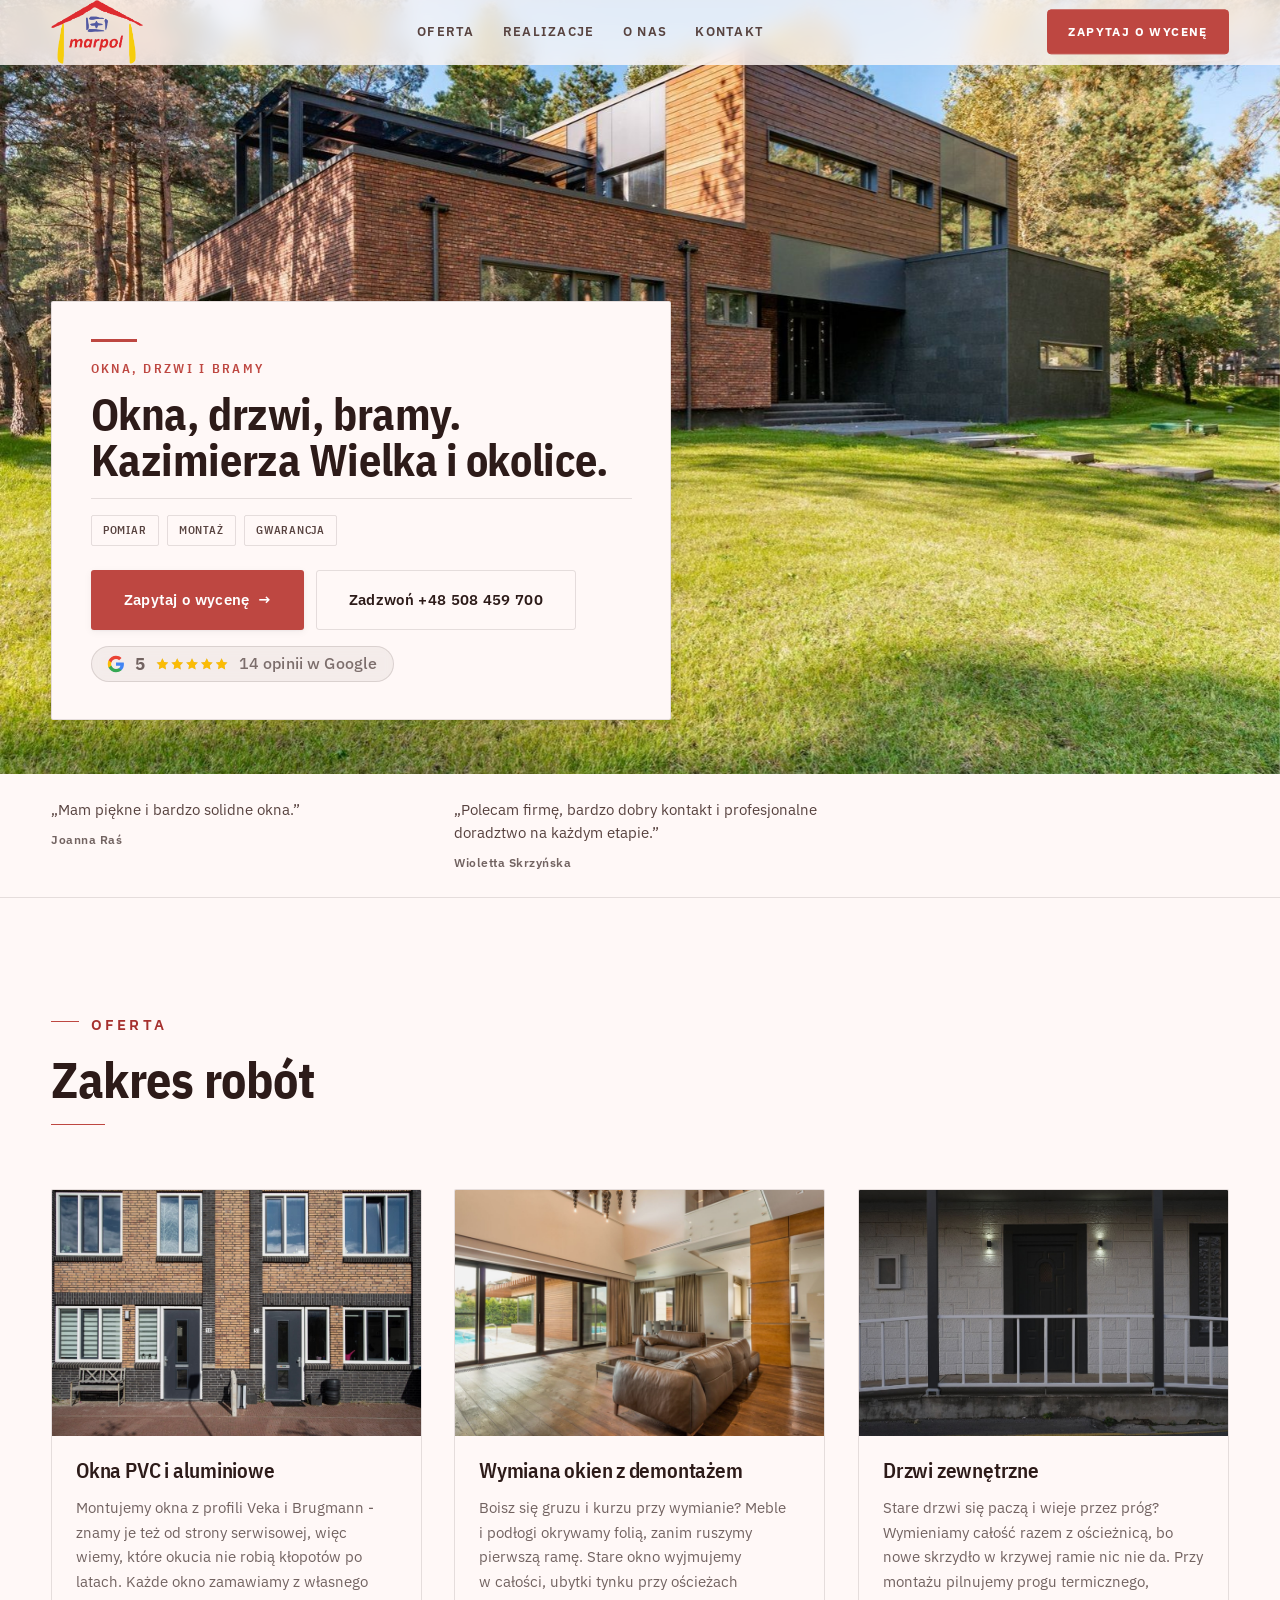
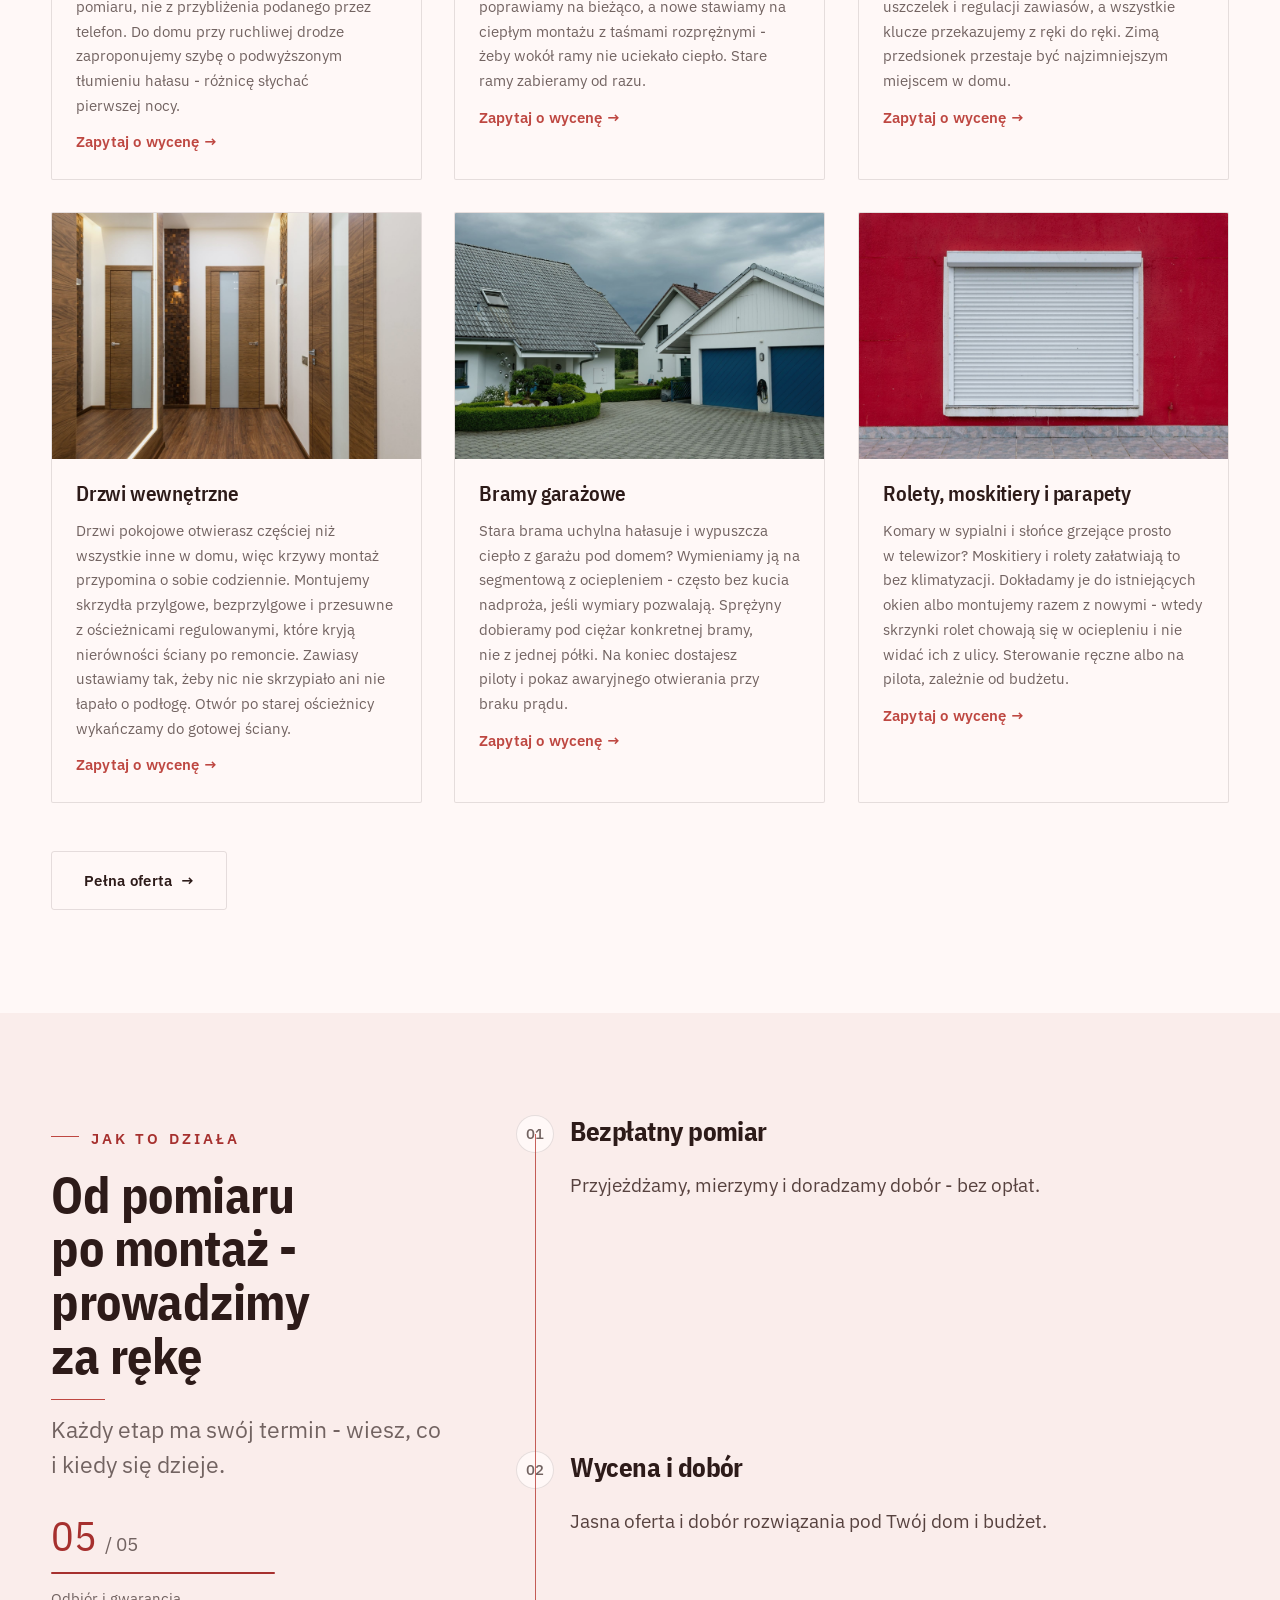
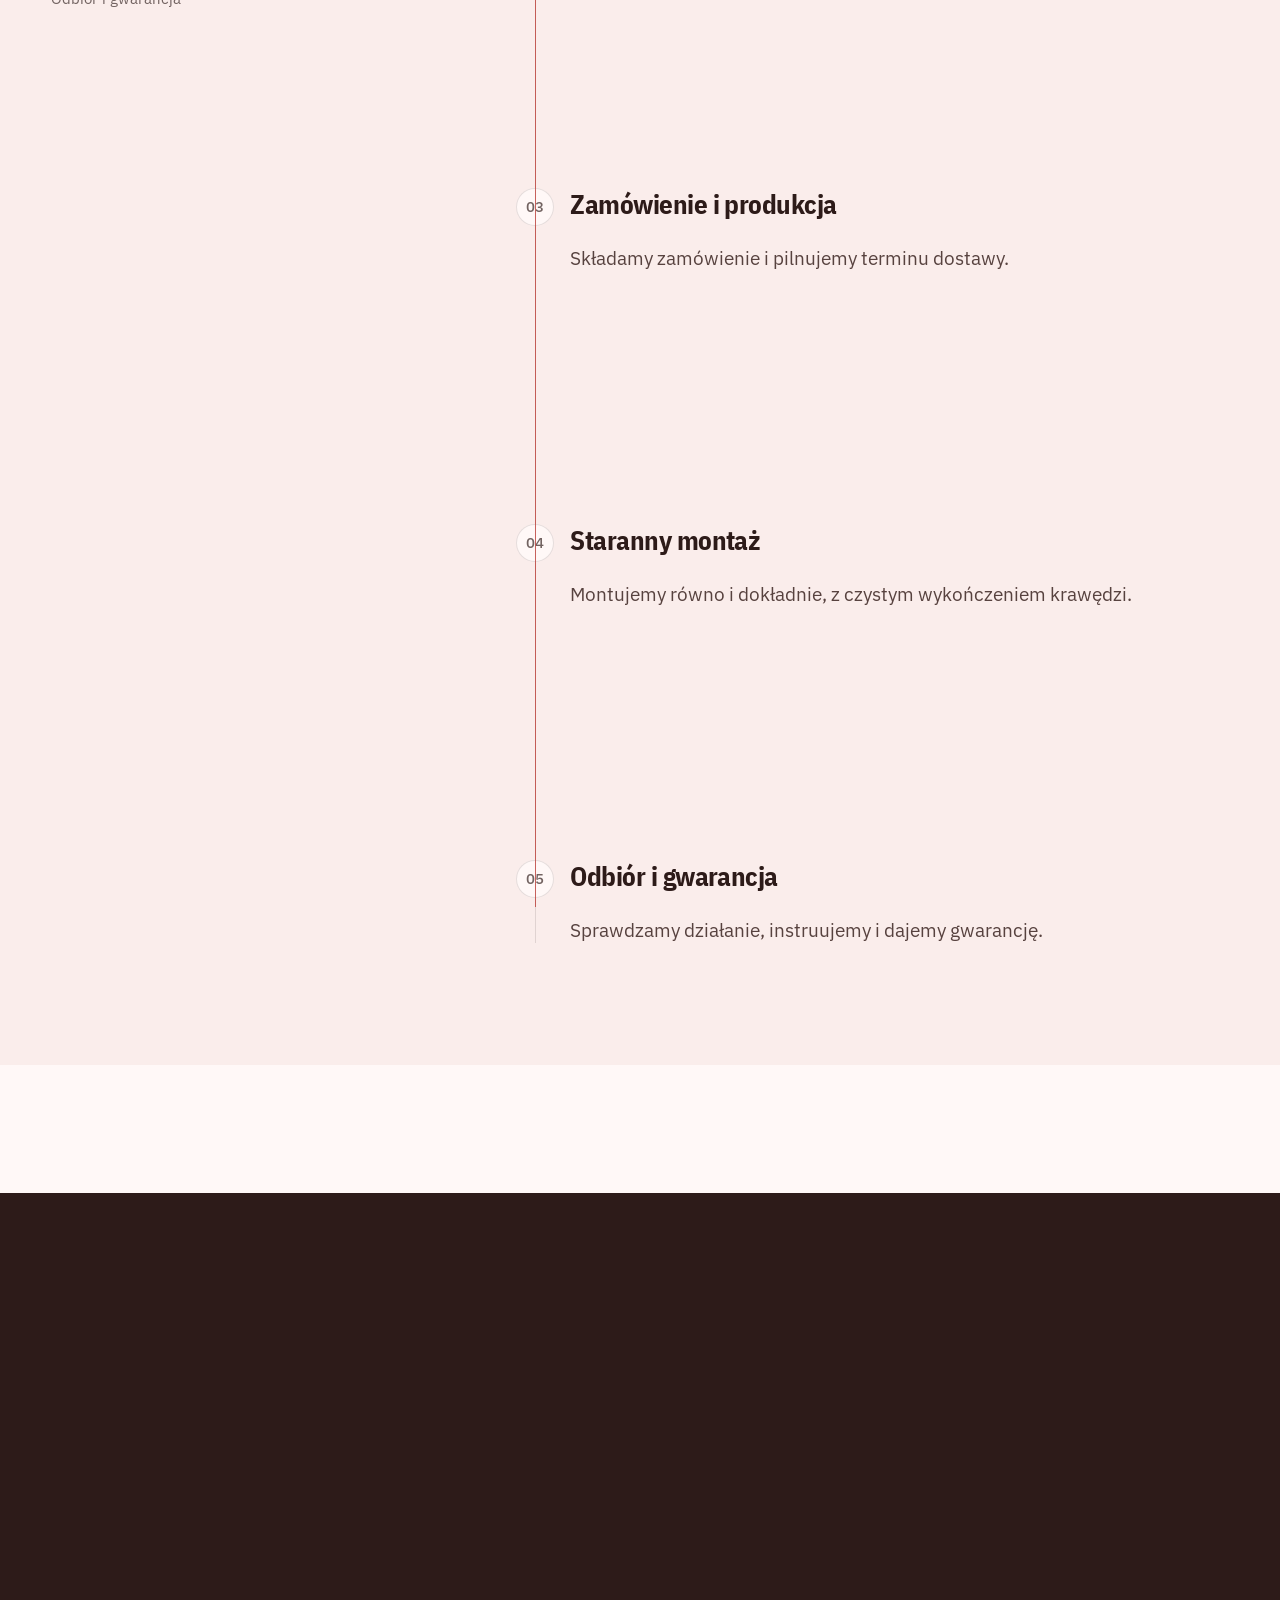
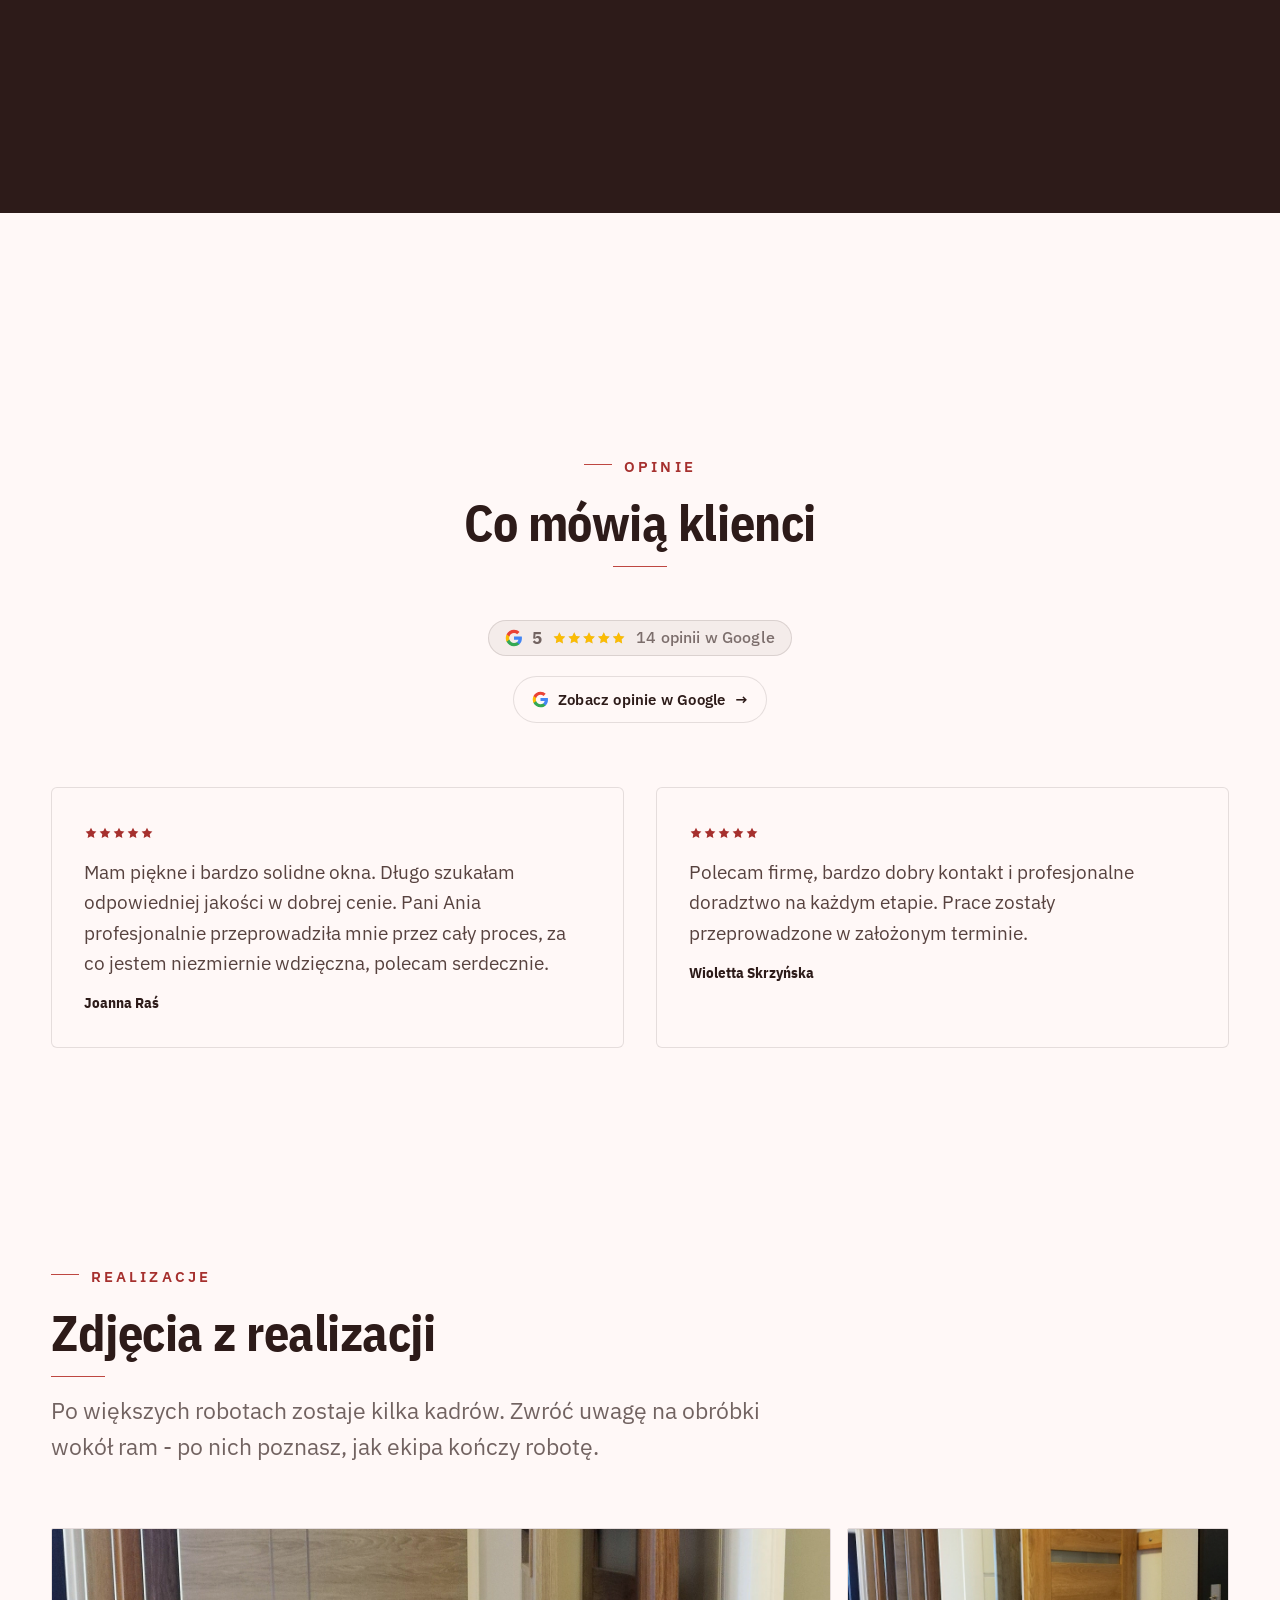
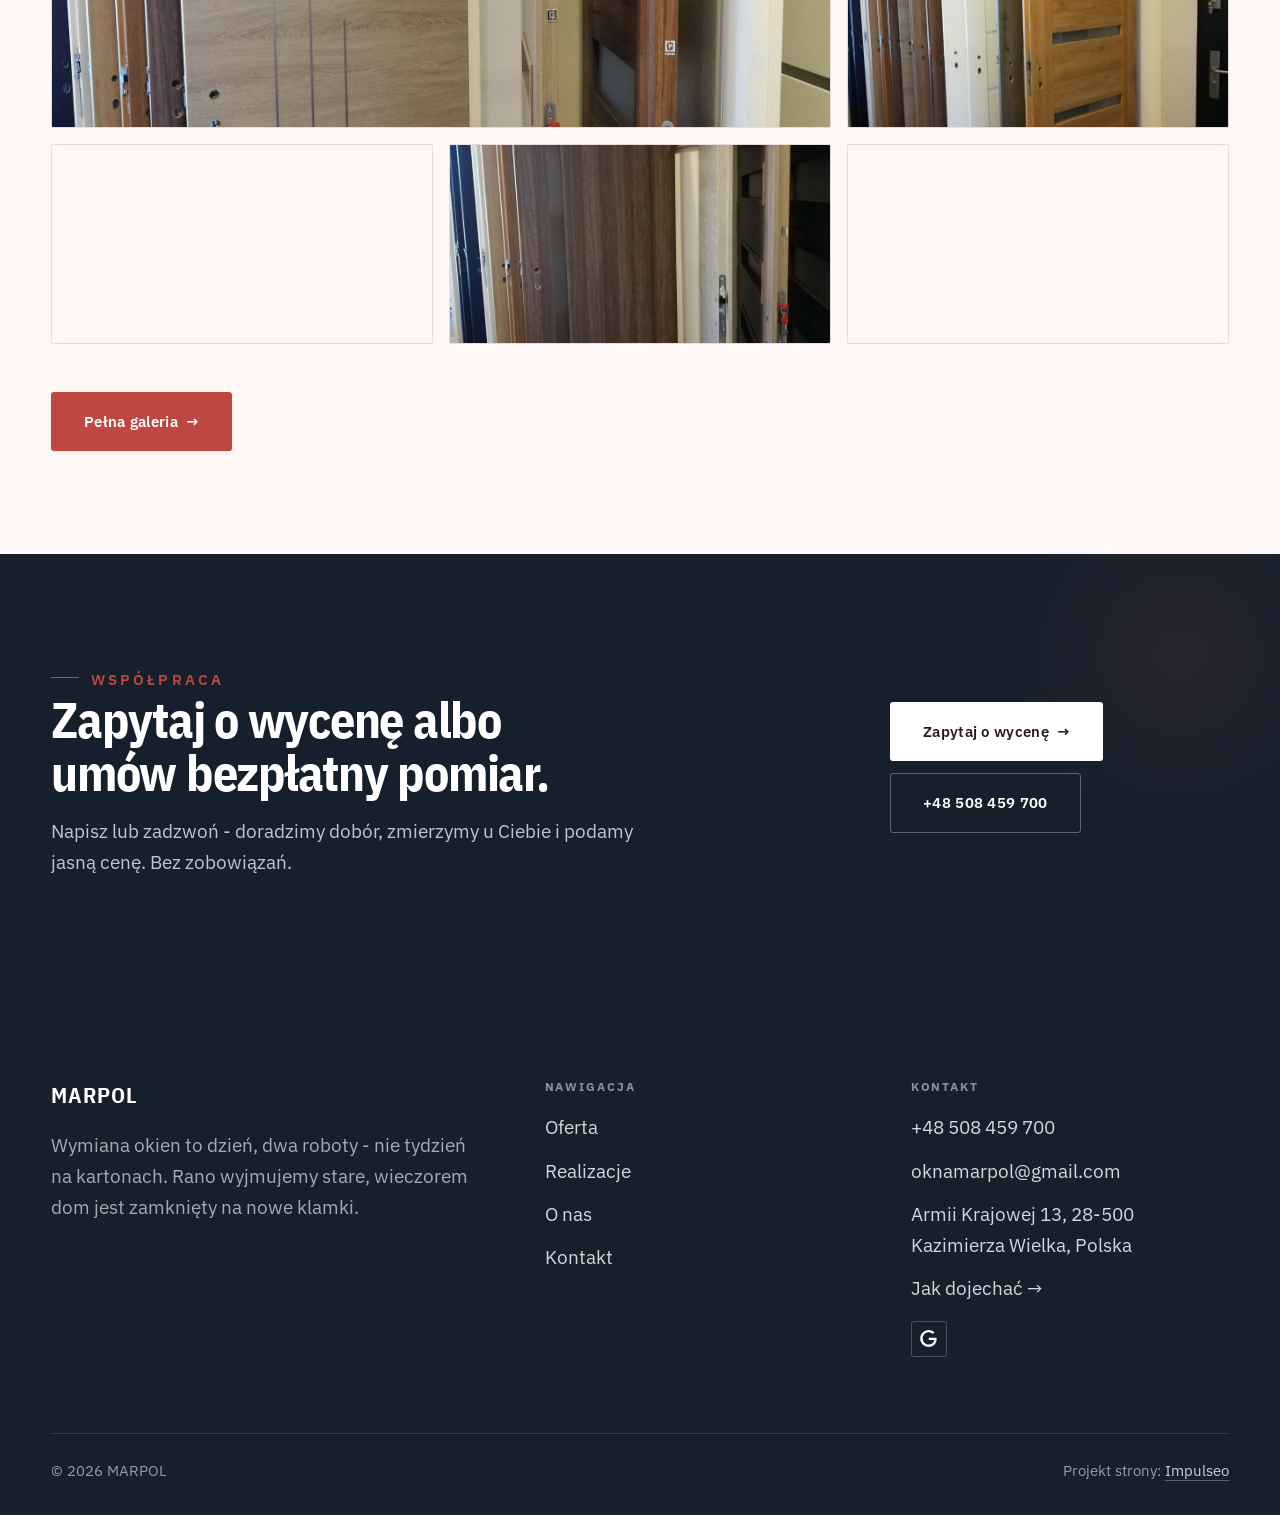
==== commit b58c735a: "Hero: panel nie wjezdza pod nawigacje i trzyma siatke strony Sekcja .hero-dom dziedziczyla generyczn" ====
--- a/index.html
+++ b/index.html
@@ -21,7 +21,7 @@
 <link rel="preconnect" href="https://fonts.googleapis.com">
 <link rel="preconnect" href="https://fonts.gstatic.com" crossorigin>
 <link href="https://fonts.googleapis.com/css2?family=IBM+Plex+Sans+Condensed:wght@500;600;700&family=IBM+Plex+Sans:wght@400;500;600&display=swap" rel="stylesheet">
-<link rel="stylesheet" href="assets/styles.css?v=4b3cc9b5">
+<link rel="stylesheet" href="assets/styles.css?v=29ff40a1">
 </head>
 <body>
 
--- a/assets/styles.css
+++ b/assets/styles.css
@@ -767,13 +767,13 @@
    ============================================================ */
 
 /* === HERO DOM: jasny architektoniczny full-bleed + PANEL-KARTA (sygnatura, kontrast grafit-na-bieli, nie liczy na zdjęcie) === */
-.hero-dom{position:relative;height:clamp(640px,86svh,900px);min-height:560px;display:flex;align-items:flex-end;overflow:hidden;isolation:isolate;background:var(--paper-2)}
+.hero-dom{position:relative;min-height:clamp(640px,86svh,900px);padding:calc(72px + var(--space-5)) 0 0;display:flex;align-items:flex-end;overflow:hidden;isolation:isolate;background:var(--paper-2)}
 .hero-dom .hd-bg{position:absolute;inset:0;width:100%;height:100%;object-fit:cover;z-index:-2;will-change:transform}
 @keyframes hdKen{from{transform:scale(1.04)}to{transform:scale(1.10)}}
 @media(min-width:900px){.hero-dom .hd-bg{animation:hdKen 32s ease-out infinite alternate}}
 @media(prefers-reduced-motion:reduce){.hero-dom .hd-bg{animation:none}}
-.hero-dom .wrap{width:100%}
-.hd-panel{position:relative;z-index:2;max-width:min(560px,92vw);margin:0 0 clamp(2.4rem,6vh,4rem);
+.hero-dom .wrap{width:min(92%,1180px);margin-inline:auto}
+.hd-panel{position:relative;z-index:2;max-width:min(620px,92vw);margin:0 0 clamp(2.4rem,6vh,4rem);
   background:var(--paper);border:1px solid var(--line);border-radius:2px;
   padding:clamp(1.5rem,3vw,2.3rem) clamp(1.5rem,3vw,2.5rem);
   box-shadow:0 14px 44px -30px rgba(20,30,45,.45)}            /* whisper-shadow tylko dla oddzielenia od jasnego zdjęcia, nie popup */
@@ -795,6 +795,16 @@
 .hd-rating{margin:var(--space-4) 0 0;font-size:var(--text-sm);color:var(--muted);font-variant-numeric:tabular-nums}
 @media(max-width:640px){.hd-claim{font-size:clamp(1.7rem,7vw,2.2rem)}}
 @media(max-width:820px){.hd-panel{margin-bottom:84px}}   /* nad sticky-reserve (mobile) */
+/* NISKIE OKNO (laptop z paskami przegladarki ma ~560-660 px widoku): panel-karta z H1,
+   tagami i dwoma CTA nie miescil sie i ocena Google wypadala pod krawedz. Skalujemy panel,
+   zamiast przycinac tresc. */
+@media(min-width:821px) and (max-height:800px){
+  .hero-dom{min-height:clamp(520px,96svh,780px);padding-top:calc(64px + var(--space-4))}
+  .hd-panel{padding:clamp(1.2rem,2.2vw,1.7rem) clamp(1.3rem,2.4vw,2rem);margin-bottom:clamp(1.2rem,3vh,2rem)}
+  .hd-claim{font-size:clamp(1.7rem,2.6vw,2.4rem);margin:var(--space-2) 0 var(--space-3)}
+  .hd-tags{padding-top:var(--space-3);margin-bottom:var(--space-4)}
+  .hd-rating{margin-top:var(--space-3)}
+}
 
 /* === SPEC-BAND: rząd dużych kart liczba+jednostka+label (sygnatura datasheet, gated) === */
 .dom-statband{background:var(--paper);border-bottom:1px solid var(--line)}
